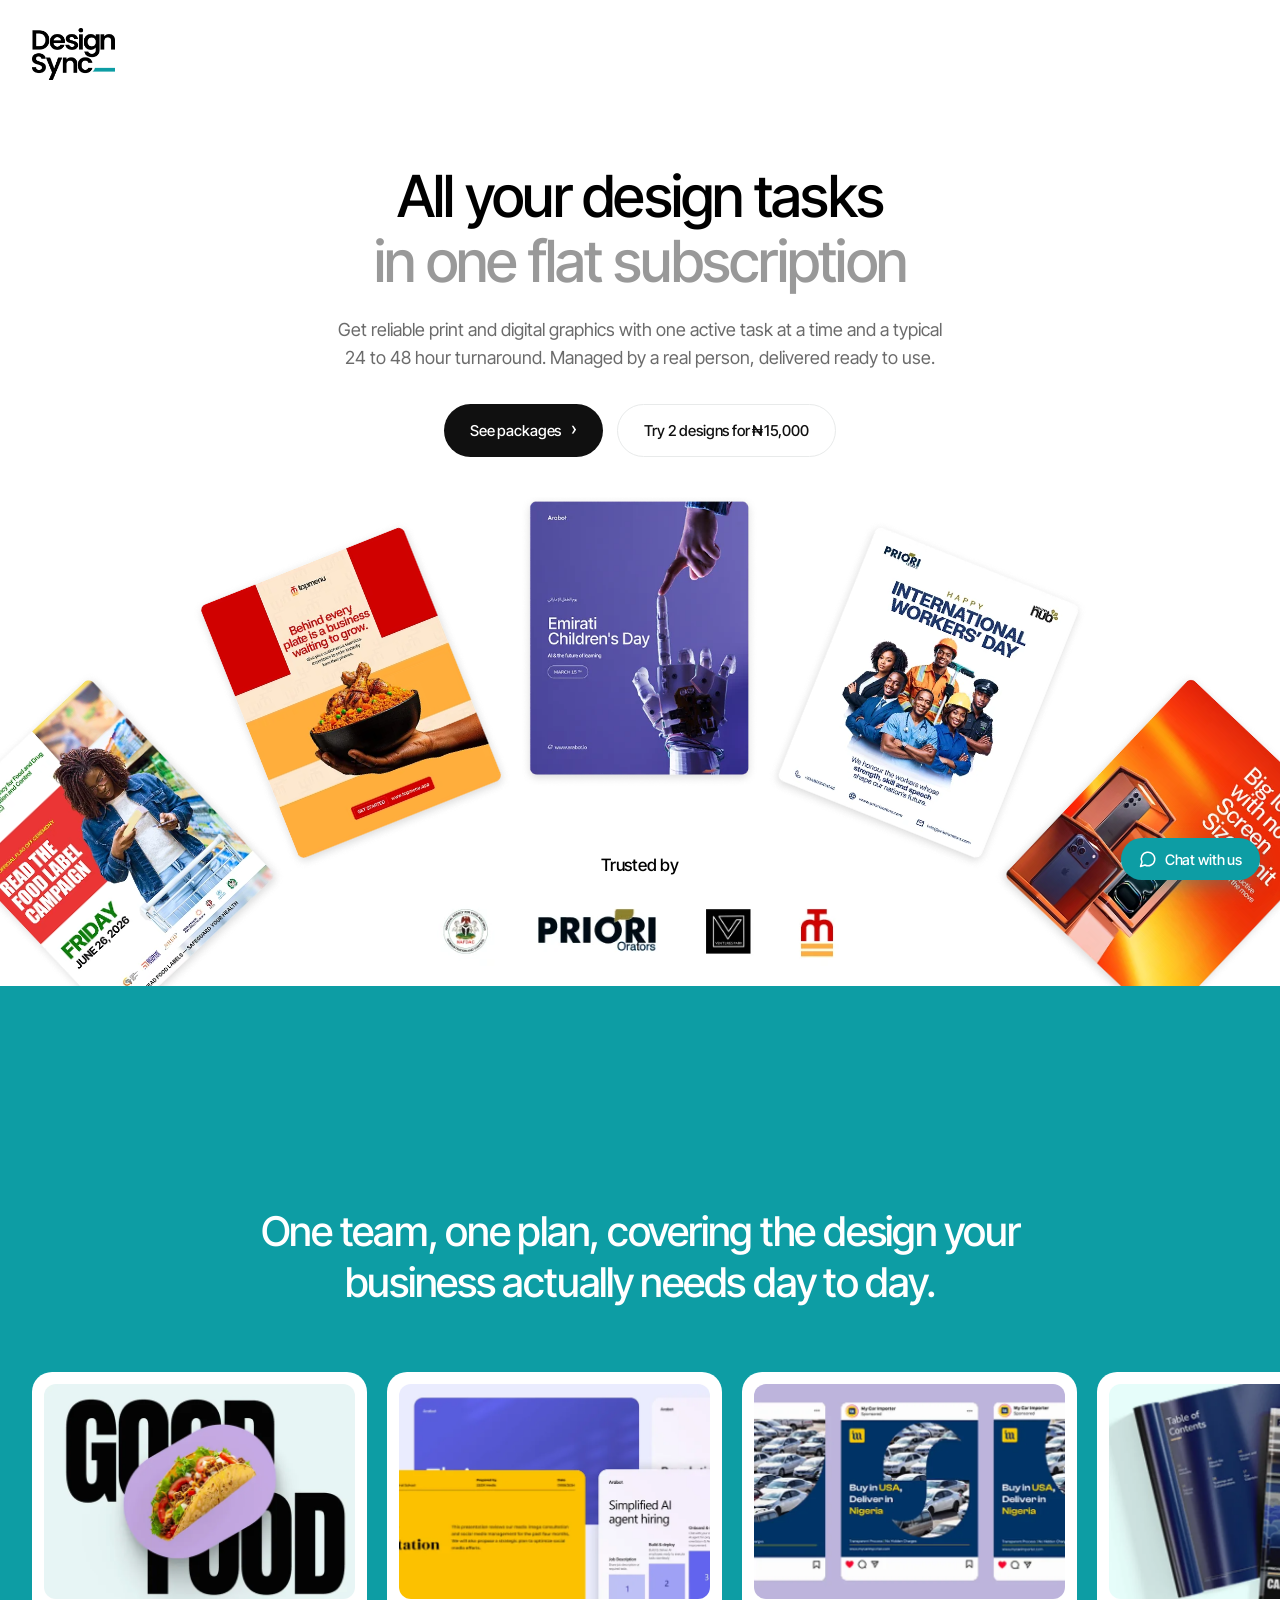
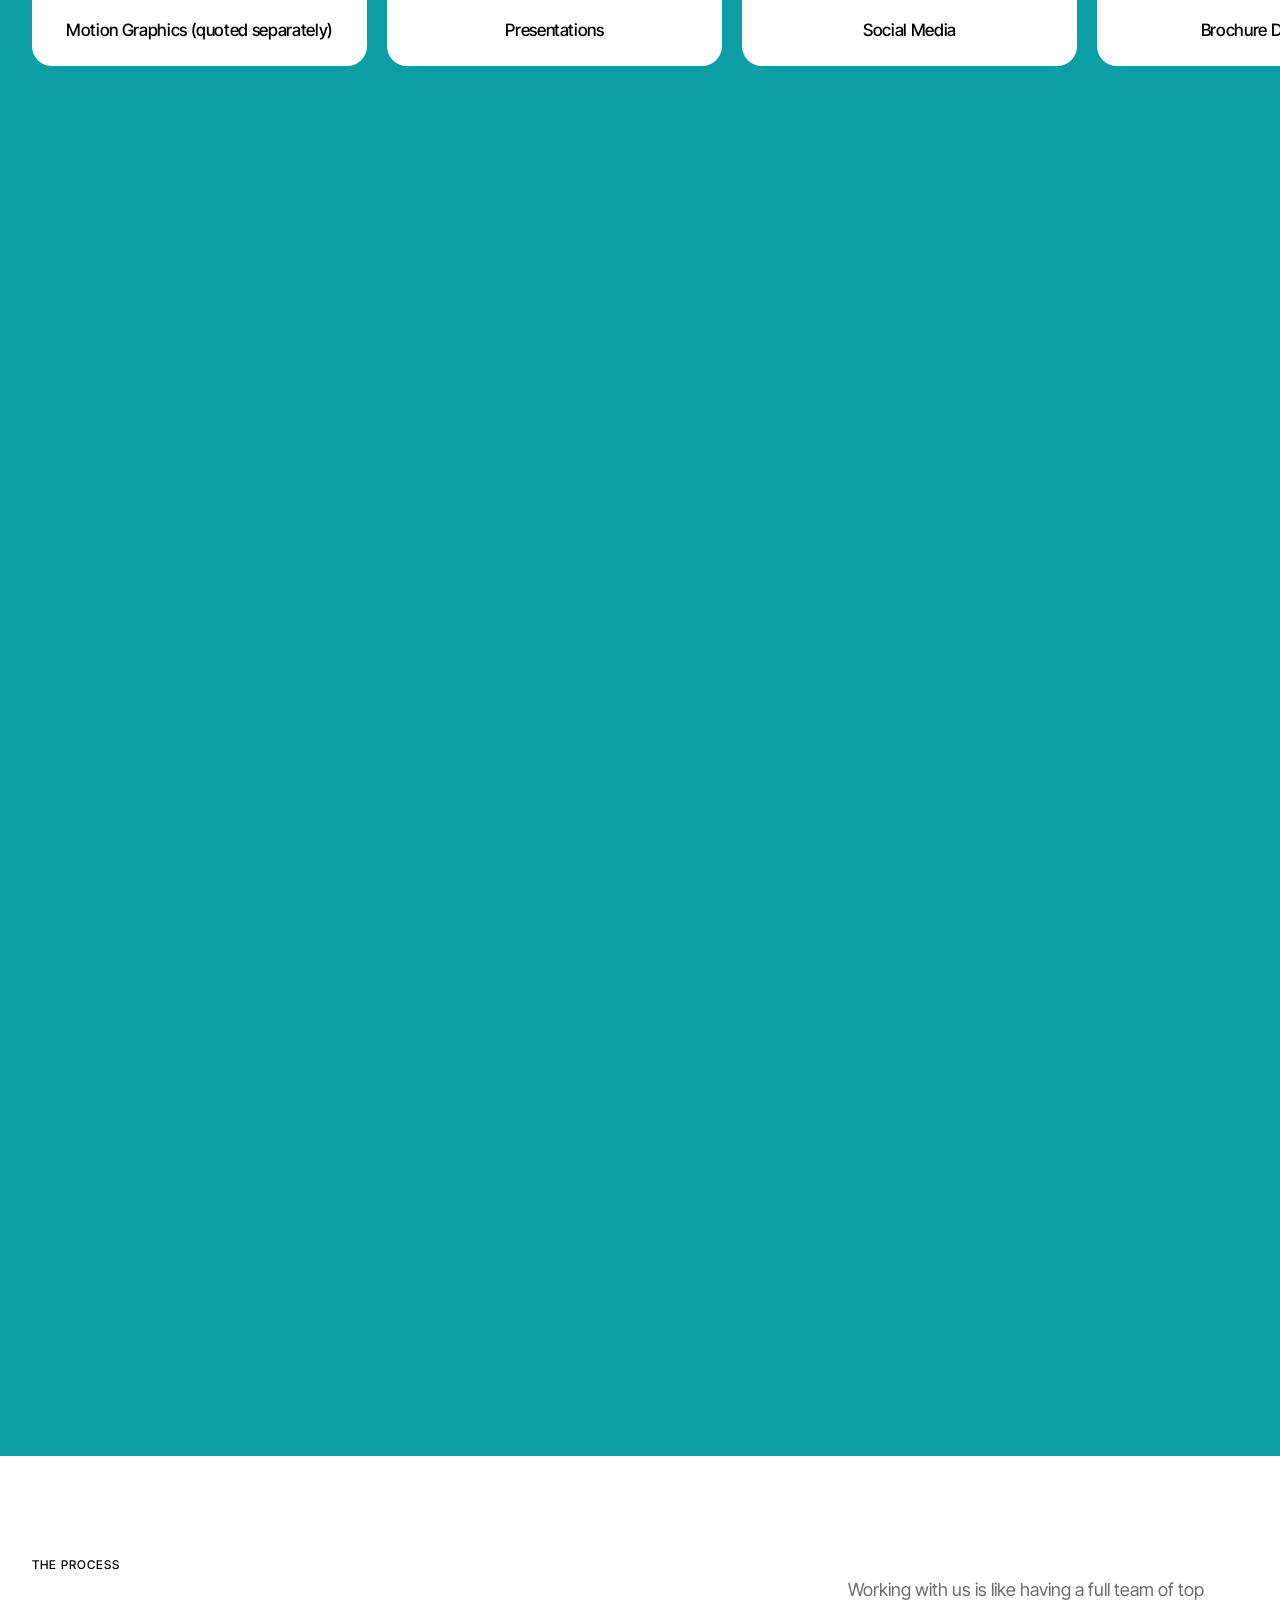
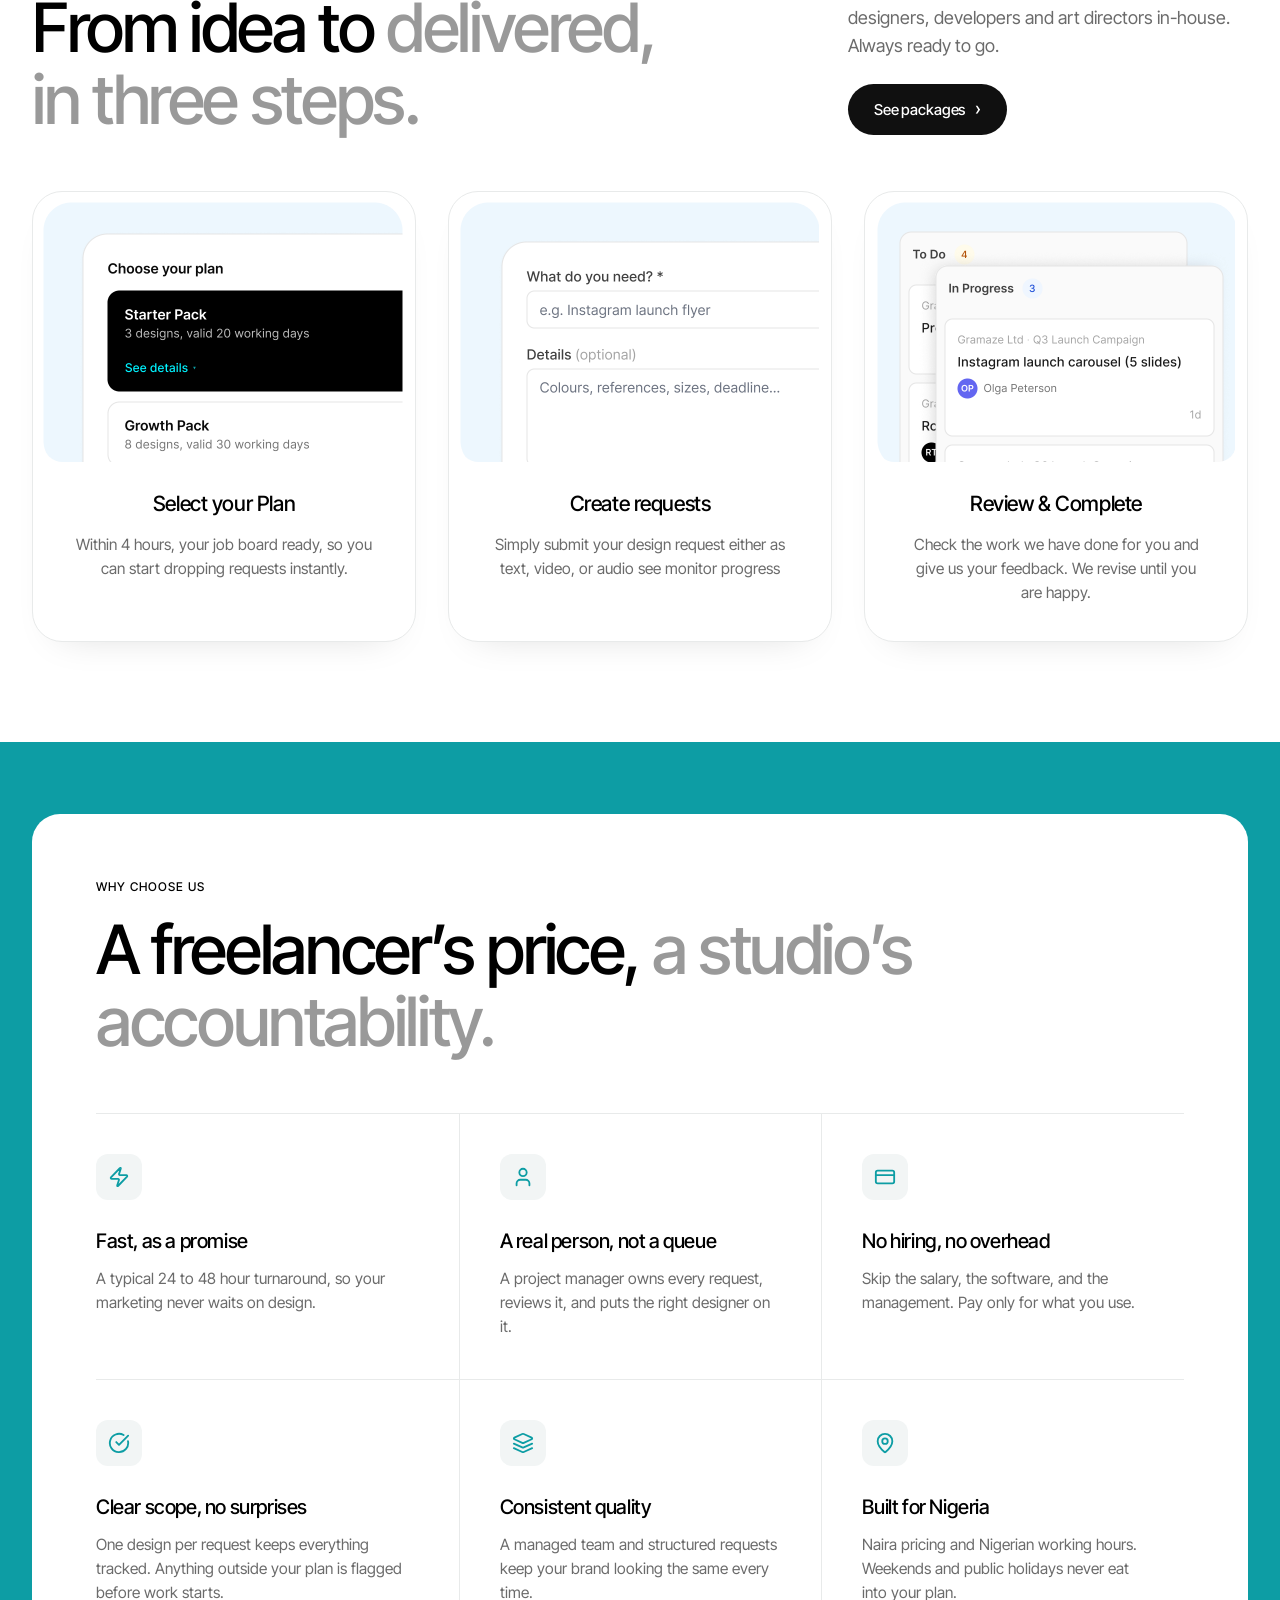
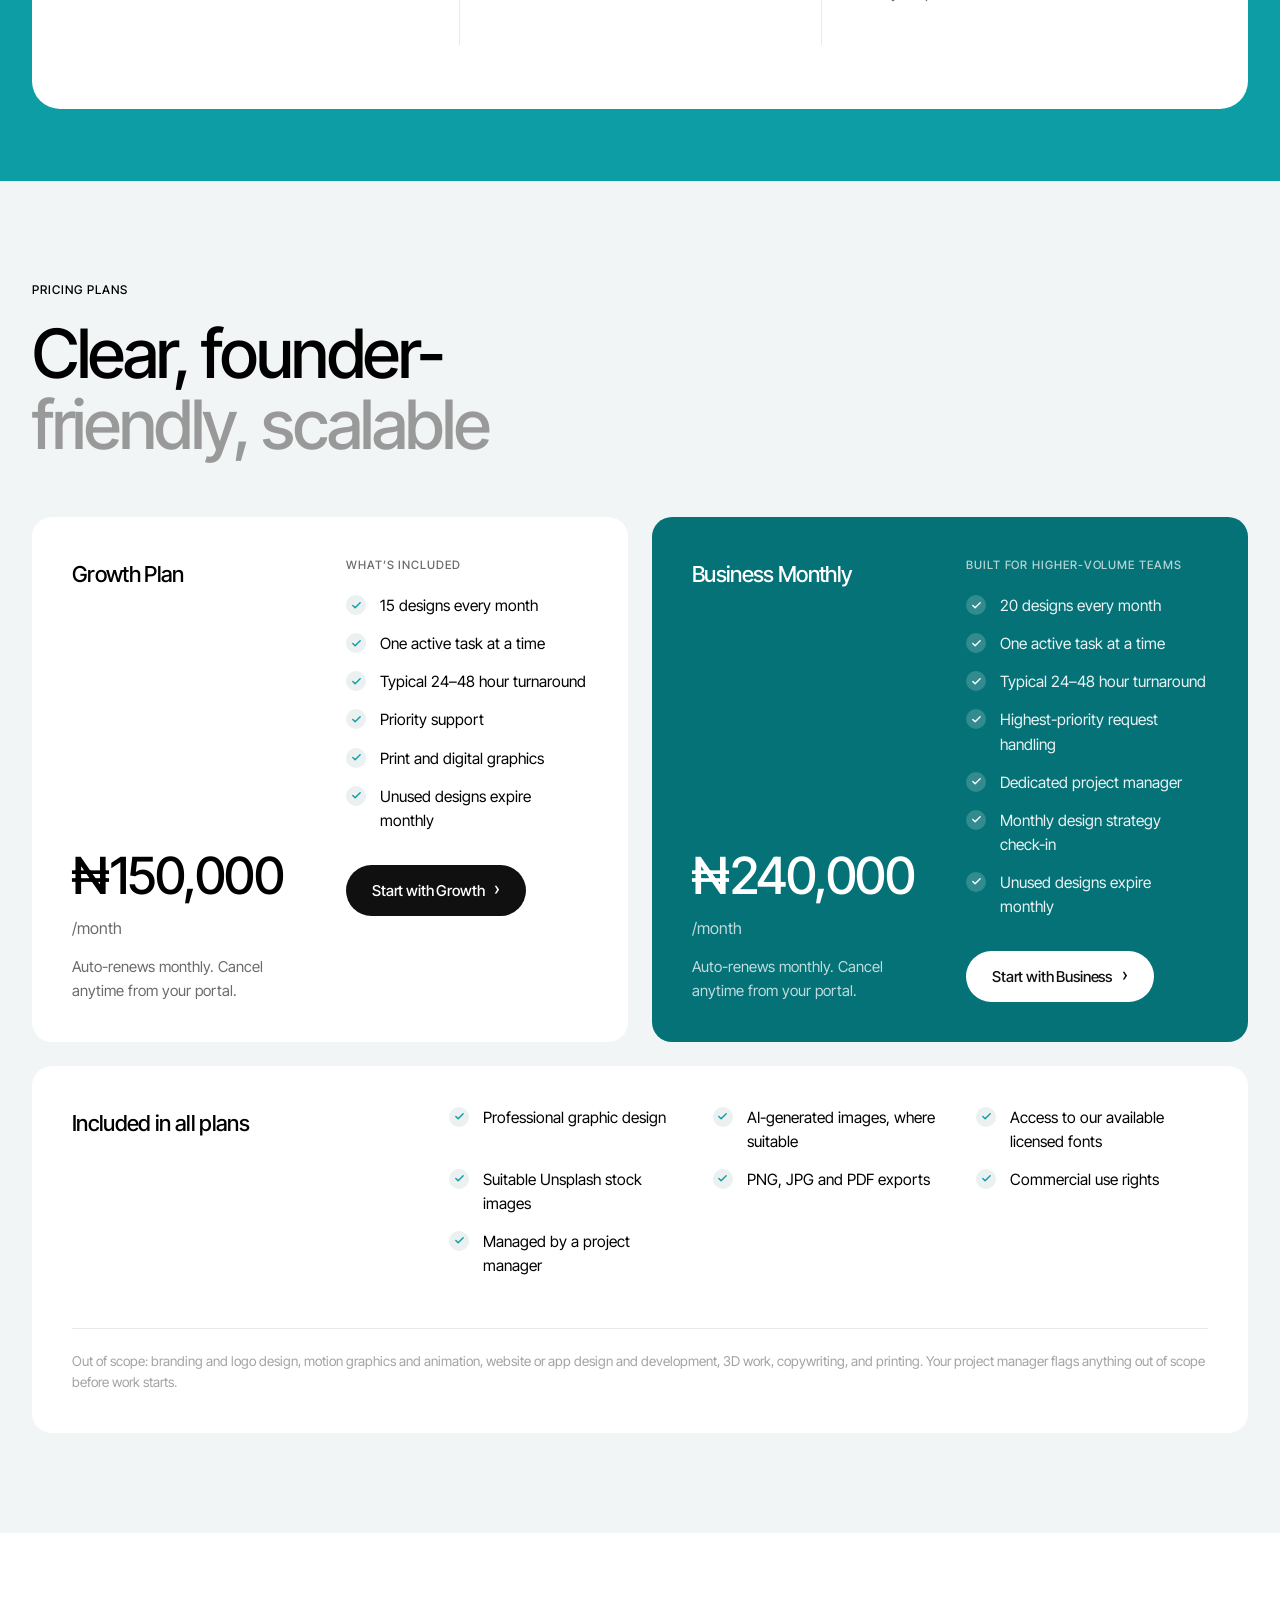
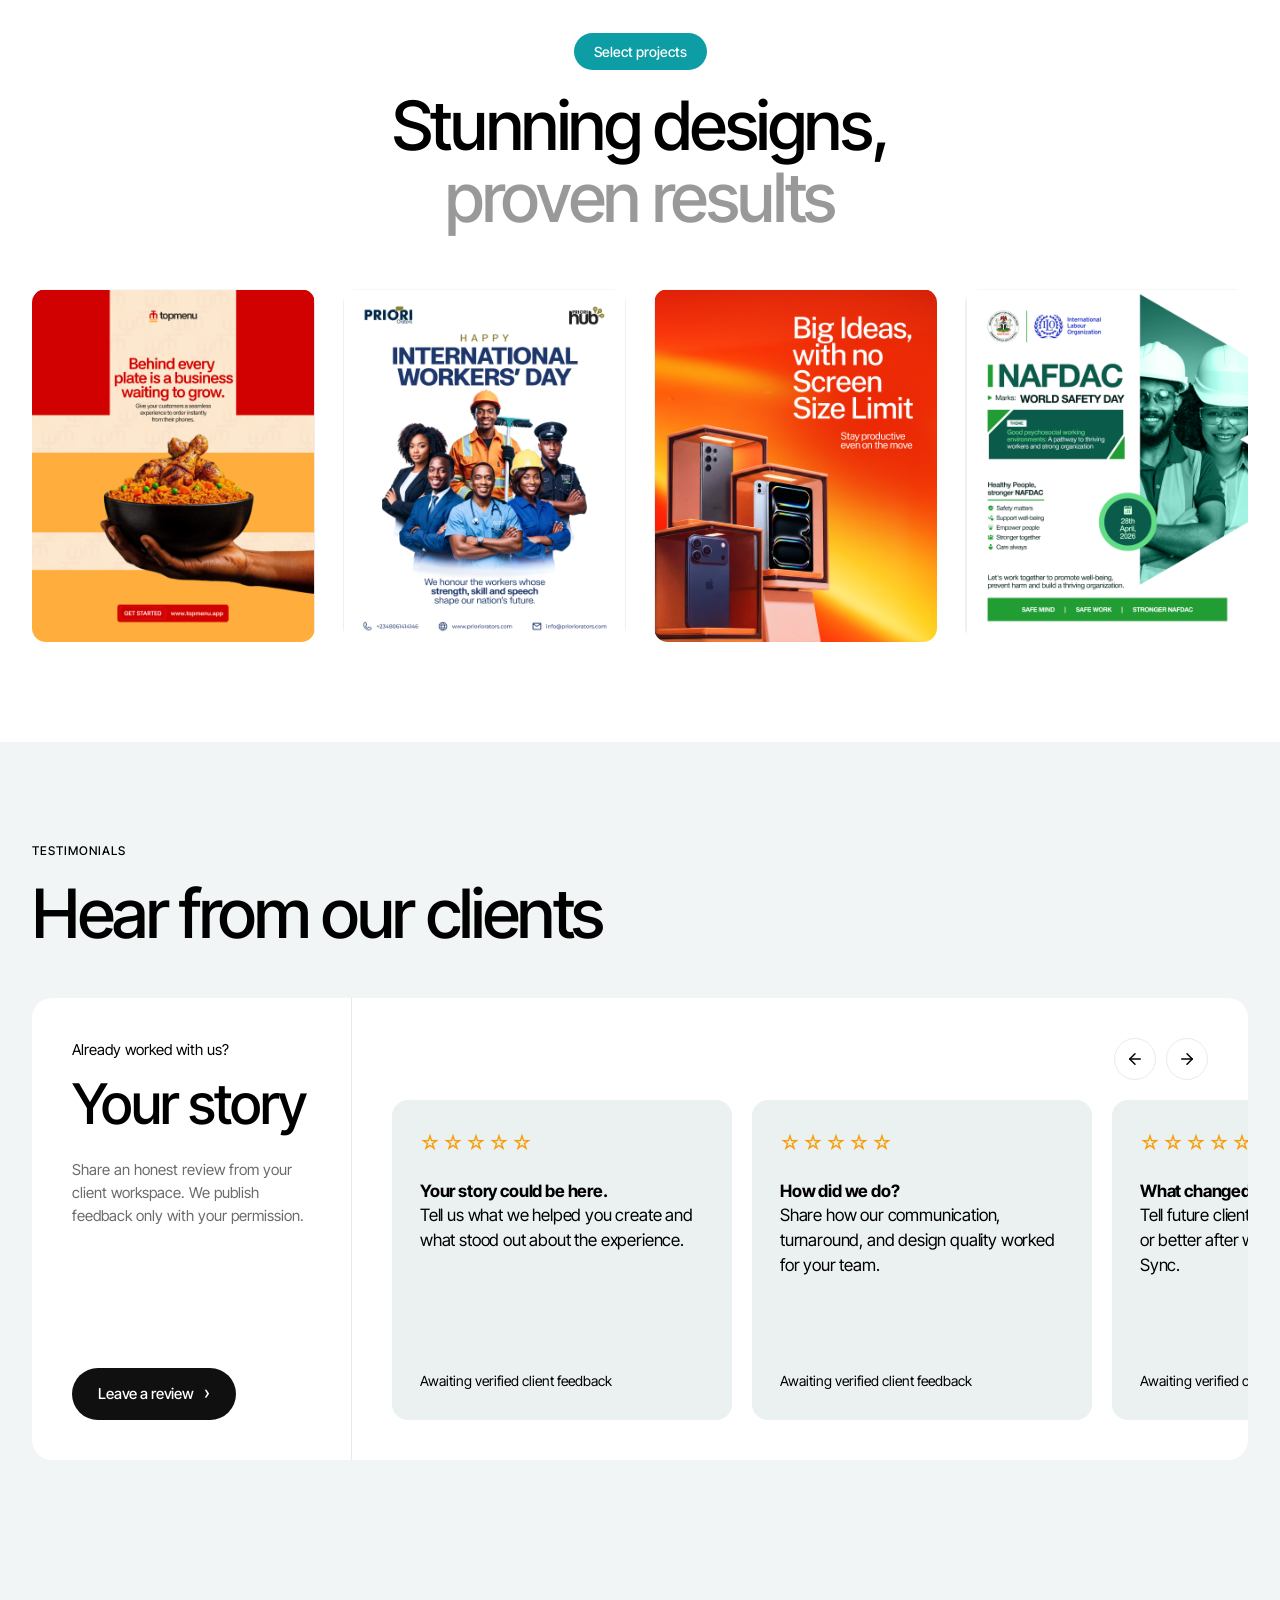
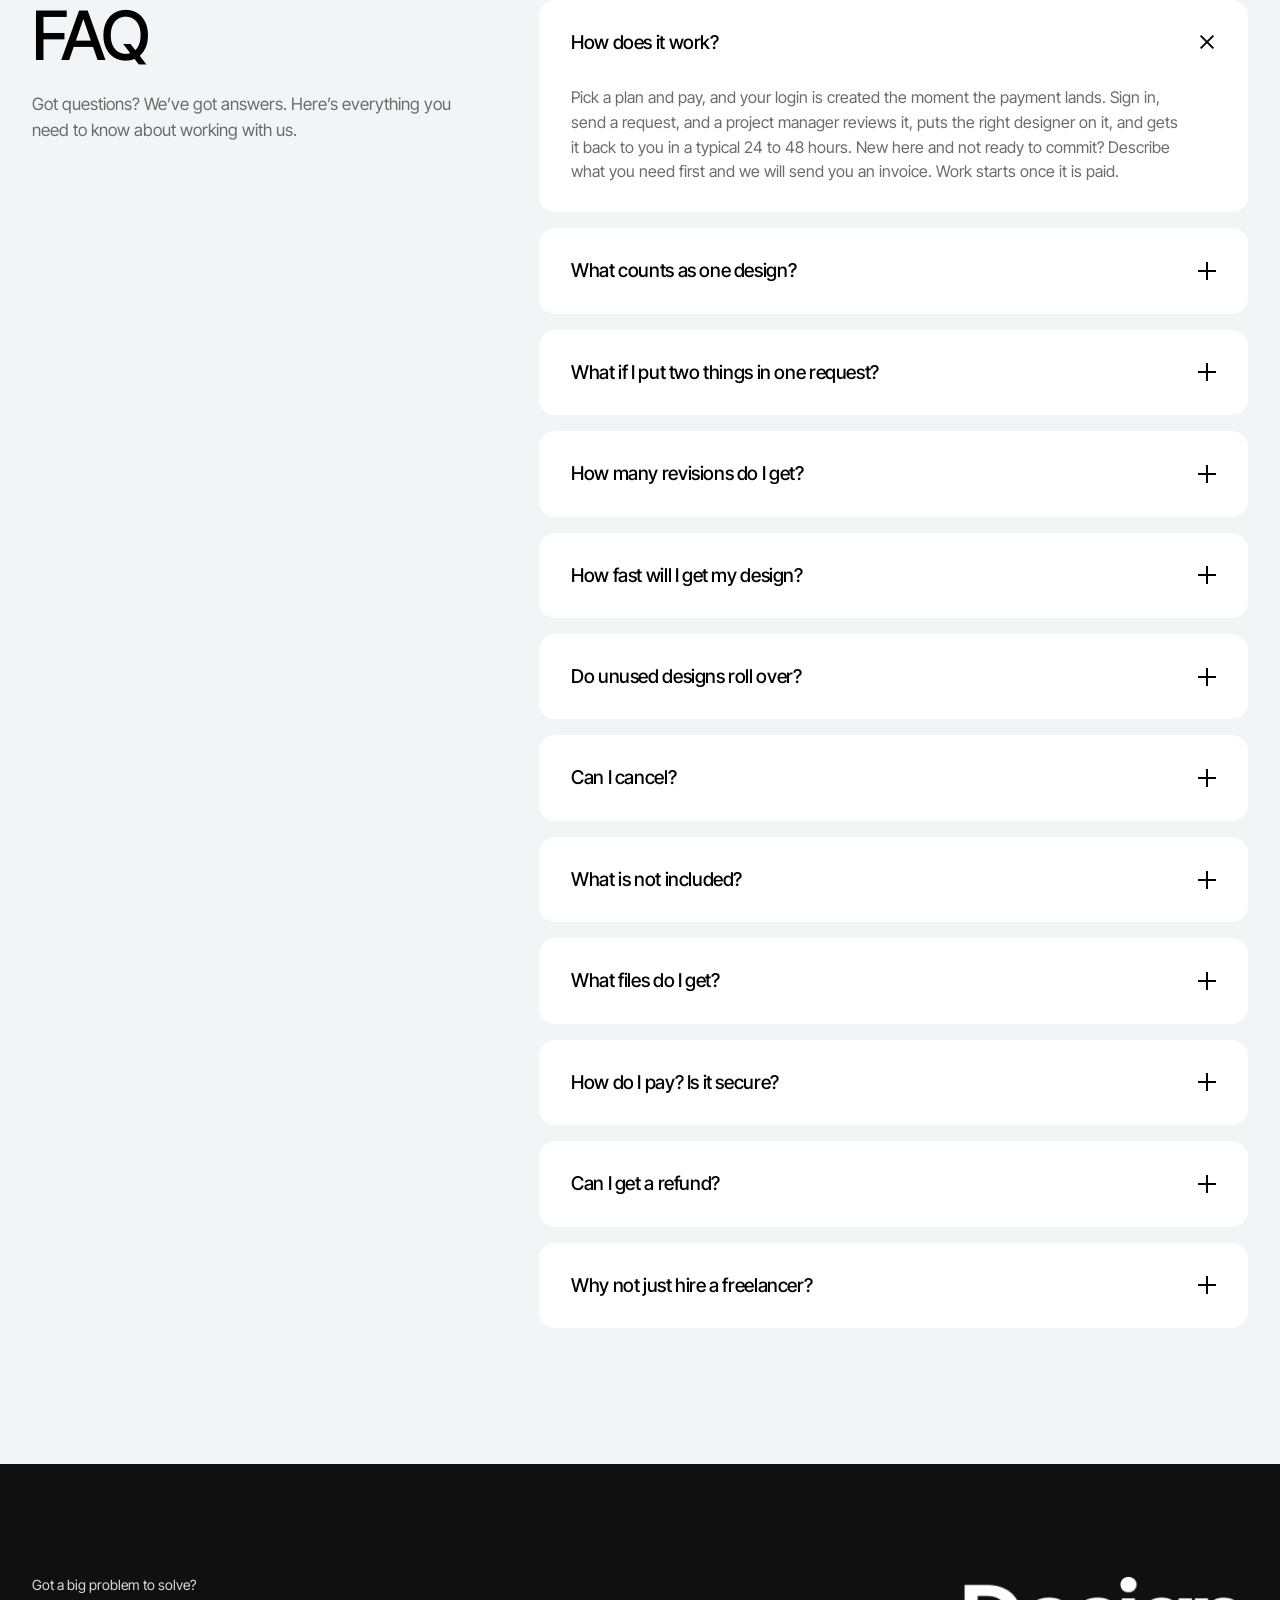
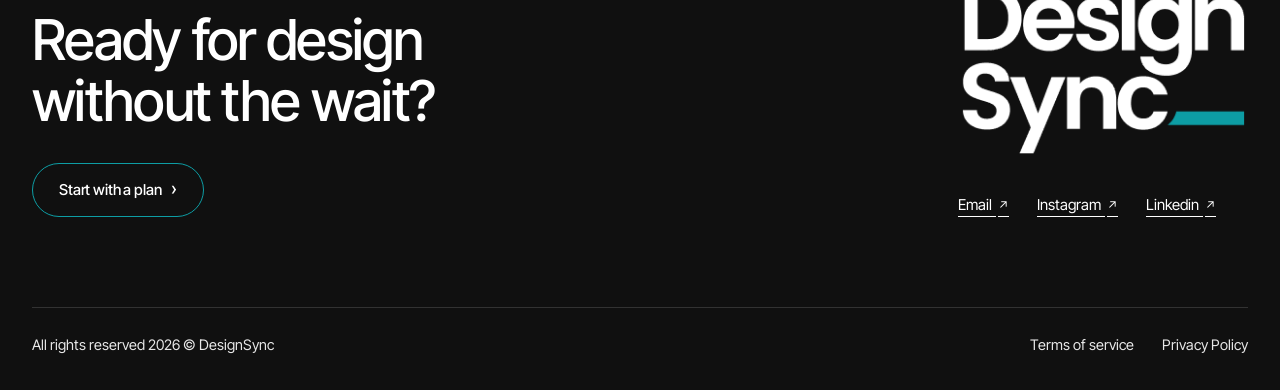
==== index.html @ f56f4b5b "Point Leave a review at public /feedback and load approved quotes Marketing CTA no longer requires a" ====
<!DOCTYPE html>
<html lang="en">
<head>
    <meta charset="UTF-8">
    <meta name="viewport" content="width=device-width, initial-scale=1.0">
    <title>Design Sync | All your design tasks in one flat subscription</title>
    <!-- Marks that JS is running, so the reveal styles only hide content we can
         guarantee to bring back. Inline + synchronous to beat the first paint. -->
    <script>document.documentElement.classList.add('js');</script>
    <meta name="description" content="Get reliable print and digital graphics with 15 designs monthly, one active task at a time, and a typical 24 to 48 hour turnaround.">
    <link rel="preconnect" href="https://fonts.googleapis.com">
    <link rel="preconnect" href="https://fonts.gstatic.com" crossorigin>
    <link href="https://fonts.googleapis.com/css2?family=Inter+Tight:wght@400;500;600;700&display=swap" rel="stylesheet">
    <link rel="stylesheet" href="css/style.css?v=20260728d">
    <link rel="icon" type="image/png" sizes="32x32" href="assets/favicon-32.png">
    <link rel="icon" type="image/png" sizes="16x16" href="assets/favicon-16.png">
    <link rel="apple-touch-icon" href="assets/apple-touch-icon.png">
    <link rel="canonical" href="https://designs.trydesignsync.com/">
    <meta property="og:title" content="Design Sync | All your design tasks in one flat subscription">
    <meta property="og:description" content="Get reliable print and digital graphics with 15 designs monthly, one active task at a time, and a typical 24 to 48 hour turnaround.">
    <meta property="og:type" content="website">
    <meta property="og:url" content="https://designs.trydesignsync.com/">
</head>
<body>

<!-- ============ HEADER ============ -->
<header class="site-header">
    <div class="container">
        <a href="/" class="brand" aria-label="Design Sync home">
            <img src="assets/logo.png" alt="Design Sync" class="brand-logo">
        </a>
    </div>
</header>

<main>

<!-- ============ HERO ============ -->
<section class="hero">
    <div class="container">
        <h1 class="hero-title">All your design tasks <br><span class="muted">in one flat subscription</span></h1>
        <p class="hero-sub">Get reliable print and digital graphics with one active task at a time and a typical 24 to 48 hour turnaround. Managed by a real person, delivered ready to use.</p>
        <div class="hero-ctas">
            <a href="https://app.trydesignsync.com/start" class="btn btn-dark">See packages <span class="chev">&rsaquo;</span></a>
            <!-- The Starter, priced on the button. It replaces "Request a demo",
                 which promised something free and then asked for money. -->
            <a href="https://app.trydesignsync.com/start?plan=starter" class="btn btn-ghost"><span>Try 2 designs for <span class="cur">&#8358;</span>15,000</span></a>
        </div>
    </div>
    <!-- Five cards on a wheel that turns from page load (not scroll-locked), so
         the teal section is never held back by a pin runway. Geometry is in the
         stylesheet. -->
    <div class="hero-collage">
        <div class="collage-stage">
            <!-- The cards are mounted on a wheel that turns for ever, so one
                 transform sweeps them all along the arc. The six artworks appear
                 twice: turning exactly six slots lands each on where its twin
                 started, which is what makes the loop seamless. Slots 6-11 wait
                 off-canvas below and ride in. Geometry is in the stylesheet. -->
            <div class="collage-wheel">
                <img class="collage-card" data-slot="0" src="assets/cards/card-nafdac-label.webp" alt="NAFDAC Read the Food Label campaign design">
                <img class="collage-card" data-slot="1" src="assets/cards/card-topmenu.webp" alt="topmenu social campaign design">
                <img class="collage-card" data-slot="2" src="assets/cards/card-arabot.webp" alt="Arabot Emirati Children&rsquo;s Day design">
                <img class="collage-card" data-slot="3" src="assets/cards/card-priori.webp" alt="Priori Orators International Workers&rsquo; Day design">
                <img class="collage-card" data-slot="4" src="assets/cards/card-bigideas.webp" alt="Product advert design: big ideas with no screen size limit">
                <img class="collage-card" data-slot="5" src="assets/cards/card-nafdac-safety.webp" alt="NAFDAC World Safety Day campaign design">
                <img class="collage-card" data-slot="6" src="assets/cards/card-nafdac-label.webp" alt="" aria-hidden="true">
                <img class="collage-card" data-slot="7" src="assets/cards/card-topmenu.webp" alt="" aria-hidden="true">
                <img class="collage-card" data-slot="8" src="assets/cards/card-arabot.webp" alt="" aria-hidden="true">
                <img class="collage-card" data-slot="9" src="assets/cards/card-priori.webp" alt="" aria-hidden="true">
                <img class="collage-card" data-slot="10" src="assets/cards/card-bigideas.webp" alt="" aria-hidden="true">
                <img class="collage-card" data-slot="11" src="assets/cards/card-nafdac-safety.webp" alt="" aria-hidden="true">
            </div>
        </div>
        <div class="trusted">
            <p>Trusted by</p>
            <img src="assets/trusted-logos.webp" alt="NAFDAC, Priori Orators, Ventures Park and topmenu">
        </div>
    </div>
</section>

<!-- ============ CATEGORIES / SKILLS (teal band) ============
     Six cards, wider than the viewport. The band pins and the row travels
     sideways as you scroll: that horizontal travel IS the runway, so unlike a
     pinned hero it does not leave a white void under the collage. The deck is
     laid out twice so one full set of travel lands on a frame identical to the
     start, and the lock can release cleanly. Geometry is in the stylesheet. -->
<section class="band-teal categories">
    <div class="cat-pin">
        <div class="container">
            <h2 class="band-title">One team, one plan, covering the design your business actually needs day to day.</h2>
        </div>
        <div class="cat-viewport">
            <div class="cat-track">
                <div class="cat-card">
                    <div class="cat-media">
                        <video src="assets/skills/motion.mp4" poster="assets/skills/motion-poster.webp"
                               autoplay muted loop playsinline preload="metadata"
                               aria-label="Motion graphics showreel: an animated Good Food banner"></video>
                    </div>
                    <p class="cat-label">Motion Graphics <span>(quoted separately)</span></p>
                </div>
                <div class="cat-card">
                    <div class="cat-media">
                        <video src="assets/skills/presentations.mp4" poster="assets/skills/presentations-poster.webp"
                               autoplay muted loop playsinline preload="metadata"
                               aria-label="Presentation design showreel: animated slide layouts"></video>
                    </div>
                    <p class="cat-label">Presentations</p>
                </div>
                <div class="cat-card">
                    <div class="cat-media">
                        <video src="assets/skills/social.mp4" poster="assets/skills/social-poster.webp"
                               autoplay muted loop playsinline preload="metadata"
                               aria-label="Social media design showreel: animated campaign posts"></video>
                    </div>
                    <p class="cat-label">Social Media</p>
                </div>
                <div class="cat-card">
                    <div class="cat-media">
                        <video src="assets/skills/brochure.mp4" poster="assets/skills/brochure-poster.webp"
                               autoplay muted loop playsinline preload="metadata"
                               aria-label="Brochure design showreel: an animated capability statement"></video>
                    </div>
                    <p class="cat-label">Brochure Designs</p>
                </div>
                <div class="cat-card">
                    <div class="cat-media">
                        <video src="assets/skills/businesscard.mp4" poster="assets/skills/businesscard-poster.webp"
                               autoplay muted loop playsinline preload="metadata"
                               aria-label="Business card design showreel: an animated card mockup"></video>
                    </div>
                    <p class="cat-label">Business card</p>
                </div>
                <div class="cat-card">
                    <div class="cat-media">
                        <video src="assets/skills/packaging.mp4" poster="assets/skills/packaging-poster.webp"
                               autoplay muted loop playsinline preload="metadata"
                               aria-label="Packaging design showreel: FitHive bottle range"></video>
                    </div>
                    <p class="cat-label">Packaging</p>
                </div>
                <div class="cat-card" data-dup aria-hidden="true">
                    <div class="cat-media">
                        <video src="assets/skills/motion.mp4" poster="assets/skills/motion-poster.webp"
                               autoplay muted loop playsinline preload="metadata"></video>
                    </div>
                    <p class="cat-label">Motion Graphics <span>(quoted separately)</span></p>
                </div>
                <div class="cat-card" data-dup aria-hidden="true">
                    <div class="cat-media">
                        <video src="assets/skills/presentations.mp4" poster="assets/skills/presentations-poster.webp"
                               autoplay muted loop playsinline preload="metadata"></video>
                    </div>
                    <p class="cat-label">Presentations</p>
                </div>
                <div class="cat-card" data-dup aria-hidden="true">
                    <div class="cat-media">
                        <video src="assets/skills/social.mp4" poster="assets/skills/social-poster.webp"
                               autoplay muted loop playsinline preload="metadata"></video>
                    </div>
                    <p class="cat-label">Social Media</p>
                </div>
                <div class="cat-card" data-dup aria-hidden="true">
                    <div class="cat-media">
                        <video src="assets/skills/brochure.mp4" poster="assets/skills/brochure-poster.webp"
                               autoplay muted loop playsinline preload="metadata"></video>
                    </div>
                    <p class="cat-label">Brochure Designs</p>
                </div>
                <div class="cat-card" data-dup aria-hidden="true">
                    <div class="cat-media">
                        <video src="assets/skills/businesscard.mp4" poster="assets/skills/businesscard-poster.webp"
                               autoplay muted loop playsinline preload="metadata"></video>
                    </div>
                    <p class="cat-label">Business card</p>
                </div>
                <div class="cat-card" data-dup aria-hidden="true">
                    <div class="cat-media">
                        <video src="assets/skills/packaging.mp4" poster="assets/skills/packaging-poster.webp"
                               autoplay muted loop playsinline preload="metadata"></video>
                    </div>
                    <p class="cat-label">Packaging</p>
                </div>
            </div>
        </div>
    </div>
</section>

<!-- ============ PROCESS ============ -->
<section class="process">
    <div class="container">
        <div class="process-head" data-reveal>
            <div>
                <p class="eyebrow">The process</p>
                <h2 class="display">From idea to <span class="muted">delivered,<br>in three steps.</span></h2>
            </div>
            <div class="process-side">
                <p>Working with us is like having a full team of top designers, developers and art directors in-house. Always ready to go.</p>
                <a href="https://app.trydesignsync.com/start" class="btn btn-dark">See packages <span class="chev">&rsaquo;</span></a>
            </div>
        </div>
        <div class="step-grid" data-reveal-stagger>
            <div class="step-card" data-reveal>
                <div class="step-media"><img src="assets/step-plan.png" alt="Choosing a plan in the Design Sync app"></div>
                <h3>Select your Plan</h3>
                <p>Within 4 hours, your job board ready, so you can start dropping requests instantly.</p>
            </div>
            <div class="step-card" data-reveal>
                <div class="step-media"><img src="assets/step-request.png" alt="Submitting a design request in the Design Sync app"></div>
                <h3>Create requests</h3>
                <p>Simply submit your design request either as text, video, or audio see monitor progress</p>
            </div>
            <div class="step-card" data-reveal>
                <div class="step-media"><img src="assets/step-review.png" alt="Reviewing work on the Design Sync project board"></div>
                <h3>Review &amp; Complete</h3>
                <p>Check the work we have done for you and give us your feedback. We revise until you are happy.</p>
            </div>
        </div>
    </div>
</section>

<!-- ============ WHY CHOOSE US ============ -->
<section class="band-teal why">
    <div class="container">
        <div class="why-card">
            <p class="eyebrow" data-reveal>Why choose us</p>
            <h2 class="display" data-reveal>A freelancer&rsquo;s price, <span class="muted">a studio&rsquo;s accountability.</span></h2>
            <div class="feature-grid" data-reveal-stagger>
                <div class="feature" data-reveal>
                    <span class="feature-icon"><svg viewBox="0 0 24 24" fill="none" stroke="currentColor" stroke-width="2" stroke-linecap="round" stroke-linejoin="round"><path d="M4 14a1 1 0 0 1-.78-1.63l9.9-10.2a.5.5 0 0 1 .86.46l-1.92 6.02A1 1 0 0 0 13 10h7a1 1 0 0 1 .78 1.63l-9.9 10.2a.5.5 0 0 1-.86-.46l1.92-6.02A1 1 0 0 0 11 14z"/></svg></span>
                    <h3>Fast, as a promise</h3>
                    <p>A typical 24 to 48 hour turnaround, so your marketing never waits on design.</p>
                </div>
                <div class="feature" data-reveal>
                    <span class="feature-icon"><svg viewBox="0 0 24 24" fill="none" stroke="currentColor" stroke-width="2" stroke-linecap="round" stroke-linejoin="round"><path d="M19 21v-2a4 4 0 0 0-4-4H9a4 4 0 0 0-4 4v2"/><circle cx="12" cy="7" r="4"/></svg></span>
                    <h3>A real person, not a queue</h3>
                    <p>A project manager owns every request, reviews it, and puts the right designer on it.</p>
                </div>
                <div class="feature" data-reveal>
                    <span class="feature-icon"><svg viewBox="0 0 24 24" fill="none" stroke="currentColor" stroke-width="2" stroke-linecap="round" stroke-linejoin="round"><rect width="20" height="14" x="2" y="5" rx="2"/><line x1="2" x2="22" y1="10" y2="10"/></svg></span>
                    <h3>No hiring, no overhead</h3>
                    <p>Skip the salary, the software, and the management. Pay only for what you use.</p>
                </div>
                <div class="feature" data-reveal>
                    <span class="feature-icon"><svg viewBox="0 0 24 24" fill="none" stroke="currentColor" stroke-width="2" stroke-linecap="round" stroke-linejoin="round"><path d="M21.801 10A10 10 0 1 1 17 3.335"/><path d="m9 11 3 3L22 4"/></svg></span>
                    <h3>Clear scope, no surprises</h3>
                    <p>One design per request keeps everything tracked. Anything outside your plan is flagged before work starts.</p>
                </div>
                <div class="feature" data-reveal>
                    <span class="feature-icon"><svg viewBox="0 0 24 24" fill="none" stroke="currentColor" stroke-width="2" stroke-linecap="round" stroke-linejoin="round"><path d="M12.83 2.18a2 2 0 0 0-1.66 0L2.6 6.08a1 1 0 0 0 0 1.83l8.58 3.91a2 2 0 0 0 1.66 0l8.58-3.9a1 1 0 0 0 0-1.83Z"/><path d="m22 17.65-9.17 4.16a2 2 0 0 1-1.66 0L2 17.65"/><path d="m22 12.65-9.17 4.16a2 2 0 0 1-1.66 0L2 12.65"/></svg></span>
                    <h3>Consistent quality</h3>
                    <p>A managed team and structured requests keep your brand looking the same every time.</p>
                </div>
                <div class="feature" data-reveal>
                    <span class="feature-icon"><svg viewBox="0 0 24 24" fill="none" stroke="currentColor" stroke-width="2" stroke-linecap="round" stroke-linejoin="round"><path d="M20 10c0 4.993-5.539 10.193-7.399 11.799a1 1 0 0 1-1.202 0C9.539 20.193 4 14.993 4 10a8 8 0 0 1 16 0"/><circle cx="12" cy="10" r="3"/></svg></span>
                    <h3>Built for Nigeria</h3>
                    <p>Naira pricing and Nigerian working hours. Weekends and public holidays never eat into your plan.</p>
                </div>
            </div>
        </div>
    </div>
</section>

<!-- ============ PRICING ============
     Figures, quotas, revisions and inclusions are from the owner's pricing doc
     (DesignSync Graphics Packages). The design's original cards promised logo
     design, websites, UI/UX and a free trial, none of which are sold, so the
     feature lists here are the real ones rather than the Figma's. -->
<section class="pricing">
    <div class="container">
        <p class="eyebrow" data-reveal>Pricing plans</p>
        <h2 class="display" data-reveal>Clear, founder-<br><span class="muted">friendly, scalable</span></h2>

        <div class="price-grid" data-reveal-stagger>
            <div class="price-card price-standard" data-reveal>
                <div class="price-main">
                    <h3>Growth Plan</h3>
                    <div class="price-amount"><span class="amount"><span class="cur">&#8358;</span>150,000</span> <span class="per">/month</span></div>
                    <p class="price-note">Auto-renews monthly. Cancel anytime from your portal.</p>
                </div>
                <div class="price-features">
                    <p class="list-label">What&rsquo;s included</p>
                    <ul>
                        <li>15 designs every month</li>
                        <li>One active task at a time</li>
                        <li>Typical 24–48 hour turnaround</li>
                        <li>Priority support</li>
                        <li>Print and digital graphics</li>
                        <li>Unused designs expire monthly</li>
                    </ul>
                    <a href="https://app.trydesignsync.com/start?plan=growth-monthly" class="btn btn-dark">Start with Growth <span class="chev">&rsaquo;</span></a>
                </div>
            </div>
            <div class="price-card price-pro" data-reveal>
                <div class="price-main">
                    <h3>Business Monthly</h3>
                    <div class="price-amount"><span class="amount"><span class="cur">&#8358;</span>240,000</span> <span class="per">/month</span></div>
                    <p class="price-note">Auto-renews monthly. Cancel anytime from your portal.</p>
                </div>
                <div class="price-features">
                    <p class="list-label">Built for higher-volume teams</p>
                    <ul>
                        <li>20 designs every month</li>
                        <li>One active task at a time</li>
                        <li>Typical 24–48 hour turnaround</li>
                        <li>Highest-priority request handling</li>
                        <li>Dedicated project manager</li>
                        <li>Monthly design strategy check-in</li>
                        <li>Unused designs expire monthly</li>
                    </ul>
                    <a href="https://app.trydesignsync.com/start?plan=business-monthly" class="btn btn-light">Start with Business <span class="chev">&rsaquo;</span></a>
                </div>
            </div>
        </div>

        <div class="included-card" data-reveal>
            <h3>Included in all plans</h3>
            <ul class="included-list">
                <li>Professional graphic design</li>
                <li>AI-generated images, where suitable</li>
                <li>Access to our available licensed fonts</li>
                <li>Suitable Unsplash stock images</li>
                <li>PNG, JPG and PDF exports</li>
                <li>Commercial use rights</li>
                <li>Managed by a project manager</li>
            </ul>
            <p class="not-included">Out of scope: branding and logo design, motion graphics and animation, website or app design and development, 3D work, copywriting, and printing. Your project manager flags anything out of scope before work starts.</p>
        </div>
    </div>
</section>

<!-- ============ WORK ============ -->
<section class="work">
    <div class="container">
        <p class="chip-teal" data-reveal>Select projects</p>
        <h2 class="display center" data-reveal>Stunning designs,<br><span class="muted">proven results</span></h2>
        <div class="work-grid" data-reveal-stagger>
            <img src="assets/work-1.png" data-reveal alt="topmenu social media campaign design">
            <img src="assets/work-2.png" data-reveal alt="Priori Orators International Workers' Day design">
            <img src="assets/work-3.png" data-reveal alt="Product advert design: Big ideas with no screen size limit">
            <img src="assets/work-4.png" data-reveal alt="NAFDAC World Safety Day campaign design">
        </div>
    </div>
</section>

<!-- ============ TESTIMONIALS ============ -->
<section class="testimonials">
    <div class="container">
        <p class="eyebrow" data-reveal>Testimonials</p>
        <h2 class="display" data-reveal>Hear from our clients</h2>
        <div class="testi-layout" data-reveal>
            <div class="testi-stat">
                <p class="stat-label">Already worked with us?</p>
                <p class="stat-number">Your story</p>
                <p class="stat-body">Share an honest review from your client workspace. We publish feedback only with your permission.</p>
                <a href="https://app.trydesignsync.com/feedback" class="btn btn-dark">Leave a review <span class="chev">&rsaquo;</span></a>
            </div>
            <div class="testi-carousel-wrap">
                <div class="testi-arrows">
                    <button type="button" class="arrow" data-dir="-1" aria-label="Previous reviews"><svg viewBox="0 0 24 24" fill="none" stroke="currentColor" stroke-width="2" stroke-linecap="round" stroke-linejoin="round"><path d="m12 19-7-7 7-7"/><path d="M19 12H5"/></svg></button>
                    <button type="button" class="arrow" data-dir="1" aria-label="Next reviews"><svg viewBox="0 0 24 24" fill="none" stroke="currentColor" stroke-width="2" stroke-linecap="round" stroke-linejoin="round"><path d="M5 12h14"/><path d="m12 5 7 7-7 7"/></svg></button>
                </div>
                <div class="testi-track" id="testiTrack">
                    <!-- Honest placeholders: replace only with approved client submissions. -->
                    <div class="testi-card">
                        <div class="stars" aria-hidden="true">&#9734;&#9734;&#9734;&#9734;&#9734;</div>
                        <p><strong>Your story could be here.</strong><br>Tell us what we helped you create and what stood out about the experience.</p>
                        <div class="testi-source">Awaiting verified client feedback</div>
                    </div>
                    <div class="testi-card">
                        <div class="stars" aria-hidden="true">&#9734;&#9734;&#9734;&#9734;&#9734;</div>
                        <p><strong>How did we do?</strong><br>Share how our communication, turnaround, and design quality worked for your team.</p>
                        <div class="testi-source">Awaiting verified client feedback</div>
                    </div>
                    <div class="testi-card">
                        <div class="stars" aria-hidden="true">&#9734;&#9734;&#9734;&#9734;&#9734;</div>
                        <p><strong>What changed?</strong><br>Tell future clients what became easier or better after working with Design Sync.</p>
                        <div class="testi-source">Awaiting verified client feedback</div>
                    </div>
                </div>
            </div>
        </div>
    </div>
</section>

<!-- ============ FAQ ============ -->
<section class="faq">
    <div class="container">
        <div class="faq-layout">
            <div class="faq-head" data-reveal>
                <h2 class="display">FAQ</h2>
                <p>Got questions? We&rsquo;ve got answers. Here&rsquo;s everything you need to know about working with us.</p>
            </div>
            <div class="faq-list" data-reveal-stagger>
                <details class="faq-item" data-reveal open>
                    <summary>How does it work?<span class="faq-icon" aria-hidden="true"></span></summary>
                    <div class="faq-body"><p>Pick a plan and pay, and your login is created the moment the payment lands. Sign in, send a request, and a project manager reviews it, puts the right designer on it, and gets it back to you in a typical 24 to 48 hours. New here and not ready to commit? Describe what you need first and we will send you an invoice. Work starts once it is paid.</p></div>
                </details>
                <details class="faq-item" data-reveal>
                    <summary>What counts as one design?<span class="faq-icon" aria-hidden="true"></span></summary>
                    <div class="faq-body"><p>One request is one finished design. An Instagram post, a flyer, a poster, a business card, a roll-up banner, a certificate, an invitation card, a price list, a menu, or a presentation cover each count as one. These are counted separately, because each is its own piece of work: a flyer and its Instagram version, the front and back of a flyer, a post and its story version, and each slide of a carousel.</p></div>
                </details>
                <details class="faq-item" data-reveal>
                    <summary>What if I put two things in one request?<span class="faq-icon" aria-hidden="true"></span></summary>
                    <div class="faq-body"><p>Your project manager will ask you to split it, so each design is tracked on its own. It costs you nothing. A slot is only used when a request is accepted, not when you send it, so you are never punished for asking.</p></div>
                </details>
                <details class="faq-item" data-reveal>
                    <summary>How many revisions do I get?<span class="faq-icon" aria-hidden="true"></span></summary>
                    <div class="faq-body"><p>Revisions refine the approved design direction. A new concept, changed brief, or different deliverable may count as a new request. Your workspace shows the revision allowance attached to your plan.</p></div>
                </details>
                <details class="faq-item" data-reveal>
                    <summary>How fast will I get my design?<span class="faq-icon" aria-hidden="true"></span></summary>
                    <div class="faq-body"><p>A typical 24 to 48 hours after we receive a complete brief. It is a service target rather than a countdown clock because complexity, missing content, feedback and out-of-scope work can affect delivery.</p></div>
                </details>
                <details class="faq-item" data-reveal>
                    <summary>Do unused designs roll over?<span class="faq-icon" aria-hidden="true"></span></summary>
                    <div class="faq-body"><p>No. Each month's designs are for that month, so pick the size that matches what you actually publish. It keeps the price honest and stops you paying for a backlog you will never use.</p></div>
                </details>
                <details class="faq-item" data-reveal>
                    <summary>Can I cancel?<span class="faq-icon" aria-hidden="true"></span></summary>
                    <div class="faq-body"><p>Any time, from your portal. Your plan renews monthly until you do. If a renewal payment fails you get a 3 day grace period, and your plan keeps working while you sort the card out.</p></div>
                </details>
                <details class="faq-item" data-reveal>
                    <summary>What is not included?<span class="faq-icon" aria-hidden="true"></span></summary>
                    <div class="faq-body"><p>Branding and logo design, motion graphics and animation, website or app design and development, 3D work, copywriting, and printing. These are not included in the graphics plan. Your project manager flags anything out of scope before work starts.</p></div>
                </details>
                <details class="faq-item" data-reveal>
                    <summary>What files do I get?<span class="faq-icon" aria-hidden="true"></span></summary>
                    <div class="faq-body"><p>PNG, JPG and PDF, ready to use, with commercial use rights. Editable source files (AI or PSD) are &#8358;5,000 per design if you need them.</p></div>
                </details>
                <details class="faq-item" data-reveal>
                    <summary>How do I pay? Is it secure?<span class="faq-icon" aria-hidden="true"></span></summary>
                    <div class="faq-body"><p>Paystack handles every payment. We never see or store your card details.</p></div>
                </details>
                <details class="faq-item" data-reveal>
                    <summary>Can I get a refund?<span class="faq-icon" aria-hidden="true"></span></summary>
                    <div class="faq-body"><p>Before work starts, yes, less the payment gateway's fee. Once a designer has started, no. If we miss an agreed turnaround without telling you first, you get a free design credit or a partial credit on your account.</p></div>
                </details>
                <details class="faq-item" data-reveal>
                    <summary>Why not just hire a freelancer?<span class="faq-icon" aria-hidden="true"></span></summary>
                    <div class="faq-body"><p>A freelancer is one person with one skill set, and no cover when they are busy or offline. You get a managed team, a project manager who owns your requests, and structured briefs that keep your brand consistent piece to piece. Priced like a freelancer, run like a studio.</p></div>
                </details>
            </div>
        </div>
    </div>
</section>

</main>

<!-- ============ FOOTER ============ -->
<footer class="footer">
    <div class="container">
        <div class="footer-main">
            <div class="footer-cta" data-reveal>
                <p class="footer-eyebrow">Got a big problem to solve?</p>
                <h2>Ready for design<br>without the wait?</h2>
                <a href="https://app.trydesignsync.com/start" class="btn btn-outline-teal">Start with a plan <span class="chev">&rsaquo;</span></a>
            </div>
            <div class="footer-brand" data-reveal>
                <img src="assets/footer-logo.png" alt="Design Sync" class="footer-logo">
                <div class="footer-social">
                    <a href="mailto:hello@trydesignsync.com">Email <span class="ext">&#8599;</span></a>
                    <a href="#">Instagram <span class="ext">&#8599;</span></a>
                    <a href="#">Linkedin <span class="ext">&#8599;</span></a>
                </div>
            </div>
        </div>
        <div class="footer-bar">
            <p>All rights reserved 2026 &copy; DesignSync</p>
            <div class="footer-legal">
                <a href="https://app.trydesignsync.com/terms">Terms of service</a>
                <a href="https://app.trydesignsync.com/privacy">Privacy Policy</a>
            </div>
        </div>
    </div>
</footer>

<!-- Our own launcher. Tawk's script is NOT embedded here on purpose: it loads on
     click (see js/main.js), so nothing is fetched or tracked until a visitor
     actually asks for chat. -->
<button type="button" class="chat-fab" data-chat>
    <svg viewBox="0 0 24 24" fill="none" stroke="currentColor" stroke-width="2" stroke-linecap="round" stroke-linejoin="round" aria-hidden="true"><path d="M7.9 20A9 9 0 1 0 4 16.1L2 22Z"/></svg>
    Chat with us
</button>

<script src="js/main.js?v=20260731a"></script>
</body>
</html>
---- css/style.css ----
/* Design Sync marketing site — tokens from the official Figma
   (Design sync Website - Branding, node 4307:12434). */

:root {
    --black: #101010;
    --ink: #000000;
    --grey-head: #999999;
    --grey-body: #6B6B6B;
    --grey-soft: #A3A3A3;
    --teal: #0D9DA4;
    --teal-dark: #057277;
    --tint: #F2F5F5;
    --card-mint: #EBF0F0;
    --line: #E8EAEA;
    --star: #F59E0B;
    --radius-card: 20px;
    --radius-tile: 16px;
}

* { margin: 0; padding: 0; box-sizing: border-box; }

body {
    font-family: 'Inter Tight', -apple-system, BlinkMacSystemFont, sans-serif;
    font-size: 17px;
    line-height: 1.55;
    color: var(--grey-body);
    background: #fff;
    -webkit-font-smoothing: antialiased;
}

img { max-width: 100%; display: block; }

.container {
    max-width: 1280px;
    margin: 0 auto;
    padding: 0 32px;
}

/* ---------- Type ---------- */

h1, h2, h3 { color: var(--ink); font-weight: 500; letter-spacing: -0.03em; }

.muted { color: var(--grey-head); }

/* Two-tone headings resolve on scroll: the grey half is a transition state, not
   the final look. It fills to the ink colour as the heading rises through the
   viewport, so the line lands as one solid colour. Scrubbed to scroll position
   rather than fired once, so it tracks the reader and reverses on the way back.

   The hero is excluded deliberately: it sits above the fold so it is never
   scrolled INTO, and it is the LCP element, which should not hang off an
   animation.

   Where scroll timelines are unsupported the animation never runs and `both`
   holds the from-state, which is the design's grey exactly. Same for
   reduced-motion. So the fallback is the Figma. */
@keyframes muted-resolve {
    to { color: var(--ink); }
}

/* One timeline per heading, declared here and inherited by its letters. Letters
   must NOT each use their own view(), or line two would lag line one simply for
   sitting lower; sharing the heading's timeline means the cascade comes purely
   from the per-letter offset below. */
.display { view-timeline-name: --head; view-timeline-axis: block; }

@supports (animation-timeline: view()) {
    @media (prefers-reduced-motion: no-preference) {
        .display .muted .ltr {
            animation: muted-resolve linear both;
            animation-timeline: --head;
            /* Letter i of n takes its turn 30% of the way across the window, each
               one filling over 6%. The overlap is what makes it a sweep rather
               than a row of individual blinks. */
            --at: calc(10% + (var(--i) / var(--n)) * 30%);
            animation-range: cover var(--at) cover calc(var(--at) + 6%);
        }
    }
}

.display {
    font-size: clamp(40px, 5.6vw, 68px);
    line-height: 1.05;
    letter-spacing: -0.035em;
}

.display.center { text-align: center; }

.eyebrow {
    font-size: 12px;
    font-weight: 500;
    letter-spacing: 0.08em;
    text-transform: uppercase;
    color: var(--ink);
    margin-bottom: 18px;
}

/* ---------- Buttons ---------- */

.btn {
    display: inline-flex;
    align-items: center;
    gap: 10px;
    padding: 14px 26px;
    border-radius: 999px;
    font-size: 15px;
    font-weight: 500;
    letter-spacing: -0.01em;
    text-decoration: none;
    transition: background .15s ease, color .15s ease, border-color .15s ease;
    white-space: nowrap;
}

.btn .chev { font-size: 18px; line-height: 1; transform: translateY(-1px); }

.btn-dark { background: var(--black); color: #fff; }
.btn-dark:hover { background: #2a2a2a; }

.btn-ghost { background: #fff; color: var(--black); border: 1px solid var(--line); }
.btn-ghost:hover { border-color: var(--grey-soft); }

.btn-light { background: #fff; color: var(--black); }
.btn-light:hover { background: var(--tint); }

.btn-outline-teal { background: transparent; color: #fff; border: 1px solid var(--teal); }
.btn-outline-teal:hover { background: rgba(13, 157, 164, .15); }

/* ---------- Header ---------- */

.site-header { padding: 28px 0; }

.brand-logo { height: 52px; width: auto; }

/* ---------- Hero ---------- */

.hero { text-align: center; padding: 56px 0 0; }

.hero-title {
    font-size: clamp(38px, 4.6vw, 58px);
    line-height: 1.12;
    letter-spacing: -0.03em;
}

.hero-sub {
    max-width: 620px;
    margin: 22px auto 0;
    font-size: 18px;
    color: var(--grey-body);
}

.hero-ctas {
    display: flex;
    justify-content: center;
    gap: 14px;
    margin-top: 32px;
    flex-wrap: wrap;
}

/* The collage is five positioned cards, not one flat image, so they can drift
   independently on scroll. Position, angle and the uniform 0.775 scale were
   measured off the Figma render, so the rest state reproduces the design. The
   outer two deliberately bleed past the edges, as in the design. */
.hero-collage { position: relative; margin-top: 40px; }

/* The stage keeps the design's ratio so the composition never distorts, and
   clips the wheel's bleed. The trusted block sits outside it, so the logos are
   never caught by that clip. */
.collage-stage {
    position: relative;
    aspect-ratio: 1440 / 550;
    overflow: hidden;
}

/* The cards are not scattered: they sit on a circle centred at (720, 1036.6) in
   the design's 1440x550 stage, radius ~875, each rotated tangent to it and one
   slot (21.7deg) apart. So rotating this one element sweeps every card along the
   arc and keeps each tangent, for free. The origin is that circle's centre,
   which sits below the stage. */
.collage-wheel {
    position: absolute;
    inset: 0;
    transform-origin: 50% 188.47%;
}

.collage-card {
    position: absolute;
    left: var(--x);
    top: var(--y);
    width: 18.67%;              /* 347px card canvas at 0.775 scale of a 1440 design */
    transform: rotate(var(--r));
}

/* --x/--y put the card on the arc; --r is its tangent, which is simply its angle
   on the circle. Slots 0-5 are the ones on stage at rest; 6-11 hold the second
   pass of the deck, parked off-canvas below, waiting to ride in. */
.collage-card[data-slot="0"]  { --x:  -1.07%; --y:  42.92%; --r: -43.4deg; }
.collage-card[data-slot="1"]  { --x:  18.21%; --y:  10.71%; --r: -21.7deg; }
.collage-card[data-slot="2"]  { --x:  40.66%; --y:  -0.56%; --r:   0.0deg; }
.collage-card[data-slot="3"]  { --x:  63.12%; --y:  10.71%; --r:  21.7deg; }
.collage-card[data-slot="4"]  { --x:  82.39%; --y:  42.92%; --r:  43.4deg; }
.collage-card[data-slot="5"]  { --x:  95.75%; --y:  91.51%; --r:  65.1deg; }
.collage-card[data-slot="6"]  { --x: 101.30%; --y: 149.58%; --r:  86.8deg; }
.collage-card[data-slot="7"]  { --x:  98.26%; --y: 208.92%; --r: 108.5deg; }
.collage-card[data-slot="8"]  { --x:  87.05%; --y: 261.10%; --r: 130.2deg; }
.collage-card[data-slot="9"]  { --x:  69.27%; --y: 298.73%; --r: 151.9deg; }
.collage-card[data-slot="10"] { --x:  47.43%; --y: 316.49%; --r: 173.6deg; }
.collage-card[data-slot="11"] { --x:  24.64%; --y: 311.84%; --r: 195.3deg; }

/* Overlaid into the gap the cards leave in the middle of the collage. */
.trusted { position: absolute; left: 0; right: 0; top: 72.7%; text-align: center; }
.trusted p { font-size: 17px; font-weight: 500; color: var(--ink); letter-spacing: -0.01em; }
.trusted img { width: 35.07%; margin: 16px auto 0; }

/* Six slots of turn. Because the deck is laid out twice, that lands every
   artwork exactly where its twin began, so the reset is invisible and the wheel
   reads as one endless arc. Rotation only: the wheel's origin is the arc centre
   far below the stage, so scaling here would fling every card off position. To
   enlarge the composition, widen .collage-stage instead (see Responsive). */
@keyframes wheel-turn {
    from { transform: rotate(0deg); }
    to   { transform: rotate(-130.2deg); }
}

/* Turns on its own from page load, no scrolling required and nothing pinned, so
   the page below is never held back. One transform on one element, so it runs on
   the compositor. */
.collage-wheel {
    animation: wheel-turn 96s linear infinite;
}

@media (prefers-reduced-motion: reduce) {
    .collage-wheel { animation: none; }
}

/* ---------- Teal bands ---------- */

.band-teal { background: var(--teal); }

/* The band is taller than one screen: ::after is the runway it scrolls through
   while pinned. It has to be an in-flow box, not padding, or the sticky child
   has no room to travel within its parent's content box and never sticks. */
.categories {
    position: relative;
    view-timeline-name: --skills;
    view-timeline-axis: block;
}

/* Long enough to carry one full set (6 × 355px = 2130px) of sideways travel at
   a little under 2px per px of scroll. Shorten this to release sooner. */
.categories::after { content: ''; display: block; height: 130vh; }

/* Exactly 100vh, which is what makes the timeline below line up: for a subject
   taller than the screen, the `contain` range runs from "top edge reaches the
   top of the screen" to "bottom edge reaches the bottom", and that is precisely
   how long the pin lasts only when the sticky child is one screen tall. */
.cat-pin {
    position: sticky;
    top: 0;
    height: 100vh;
    display: flex;
    flex-direction: column;
    justify-content: center;
    overflow: hidden;
}

.band-title {
    color: #fff;
    text-align: center;
    font-size: clamp(28px, 3.2vw, 42px);
    line-height: 1.25;
    max-width: 900px;
    margin: 0 auto 64px;
}

/* container-type gives the track a cqw unit that measures the real content
   width, unlike 100vw which counts the scrollbar and would overshoot. */
.cat-viewport {
    container-type: inline-size;
    overflow: hidden;
}

.cat-track {
    --card-w: 335px;
    --card-gap: 20px;
    --deck: 6;                                          /* skills in one set */
    --set-w: calc(var(--deck) * (var(--card-w) + var(--card-gap)));
    display: flex;
    gap: var(--card-gap);
    width: max-content;
    /* Percentages here resolve against the viewport element, so the first and
       last cards line up with the page's container gutter. */
    padding-inline: max(20px, calc((100% - 1280px) / 2 + 32px));
}

.cat-card {
    background: #fff;
    border-radius: var(--radius-card);
    padding: 12px 12px 0;
    overflow: hidden;
    flex: 0 0 var(--card-w);
}

.cat-media {
    border-radius: 12px;
    overflow: hidden;
    aspect-ratio: 318 / 220;
    background: var(--tint);
}

.cat-media img,
.cat-media video { width: 100%; height: 100%; object-fit: cover; display: block; }

/* Travels exactly one set. Because the deck is laid out twice, that lands each
   duplicate precisely where its original began, so the row reads as endless and
   the lock can let go on a frame identical to the one it started on. */
@keyframes cat-slide {
    to { transform: translateX(calc(-1 * var(--set-w))); }
}

@supports (animation-timeline: view()) {
    @media (prefers-reduced-motion: no-preference) {
        .cat-track {
            animation: cat-slide linear both;
            animation-timeline: --skills;
            animation-range: contain 0% contain 100%;
        }
    }
}

.cat-label {
    text-align: center;
    font-size: 17px;
    font-weight: 500;
    color: var(--ink);
    letter-spacing: -0.02em;
    padding: 18px 0 22px;
}

/* ---------- Process ---------- */

.process { padding: 100px 0; }

.process-head {
    display: flex;
    justify-content: space-between;
    align-items: flex-end;
    gap: 48px;
    margin-bottom: 56px;
}

.process-side { max-width: 400px; }
.process-side p { font-size: 18px; margin-bottom: 24px; }

.step-grid {
    display: grid;
    grid-template-columns: repeat(3, 1fr);
    gap: 32px;
}

/* Radius and padding measured off the Figma card (border at x=80, content at
   x=91, corner solid 31px down). */
.step-card {
    background: #fff;
    border: 1px solid var(--line);
    border-radius: 30px;
    padding: 10px 10px 36px;
    text-align: center;
    box-shadow: 0 18px 40px -28px rgba(16, 16, 16, .18);
}

/* Outer radius minus the padding, so the inner curve stays concentric with the
   card's instead of reading as a second, tighter corner. */
.step-media {
    border-radius: 20px;
    overflow: hidden;
    margin-bottom: 26px;
}

.step-card h3 { font-size: 21px; letter-spacing: -0.02em; }

.step-card p {
    max-width: 300px;
    margin: 12px auto 0;
    font-size: 15.5px;
}

/* ---------- Why choose us ---------- */

.why { padding: 72px 0; }

.why-card {
    background: #fff;
    border-radius: 28px;
    padding: clamp(40px, 5vw, 72px);
}

.why-card .display { margin-bottom: 56px; max-width: 980px; }

.feature-grid {
    display: grid;
    grid-template-columns: repeat(3, 1fr);
}

.feature { padding: 40px 40px 40px 0; border-top: 1px solid var(--line); }
.feature:nth-child(3n+2), .feature:nth-child(3n) { padding-left: 40px; border-left: 1px solid var(--line); }

.feature-icon {
    display: inline-flex;
    align-items: center;
    justify-content: center;
    width: 46px;
    height: 46px;
    border-radius: 12px;
    background: var(--tint);
    color: var(--teal);
    margin-bottom: 26px;
}

.feature-icon svg { width: 22px; height: 22px; }

.feature h3 { font-size: 20px; letter-spacing: -0.02em; margin-bottom: 10px; }
.feature p { font-size: 15.5px; }

/* ---------- Pricing ---------- */

.pricing { background: var(--tint); padding: 100px 0; }

.pricing .display { margin-bottom: 56px; }

.price-grid {
    display: grid;
    grid-template-columns: 1fr 1fr;
    gap: 24px;
}

.price-card {
    border-radius: var(--radius-card);
    padding: 40px;
    display: grid;
    grid-template-columns: 1fr 1fr;
    gap: 32px;
}

.price-standard { background: #fff; }
.price-pro { background: var(--teal-dark); }

/* Pro is a dark surface, so its type inverts. The doubled class is load-bearing:
   the generic .price-amount/.price-features rules further down match these same
   elements with equal specificity, so they would win on source order alone, and
   that is exactly what left the price and the feature list black on teal. */
.price-card.price-pro h3,
.price-card.price-pro .amount { color: #fff; }
.price-card.price-pro .per,
.price-card.price-pro .price-note { color: rgba(255, 255, 255, .75); }
.price-card.price-pro .list-label { color: rgba(255, 255, 255, .7); }
.price-card.price-pro li { color: rgba(255, 255, 255, .92); }

.price-main { display: flex; flex-direction: column; }
.price-main h3 { font-size: 22px; }

.price-amount { margin-top: auto; padding-top: 60px; }
.price-amount .amount { font-size: clamp(40px, 4vw, 56px); font-weight: 500; letter-spacing: -0.03em; color: var(--ink); }
.price-amount .per { font-size: 16px; color: var(--grey-body); }

.price-note { margin-top: 14px; font-size: 15px; }

.list-label {
    font-size: 11.5px;
    font-weight: 500;
    letter-spacing: 0.08em;
    text-transform: uppercase;
    color: var(--grey-body);
    margin-bottom: 20px;
}

.price-features ul { list-style: none; margin-bottom: 32px; }

.price-features li,
.included-list li {
    position: relative;
    padding-left: 34px;
    margin-bottom: 14px;
    font-size: 15.5px;
    color: var(--ink);
}

.price-features li::before,
.included-list li::before {
    content: '';
    position: absolute;
    left: 0;
    top: 1px;
    width: 20px;
    height: 20px;
    border-radius: 50%;
    background: var(--card-mint) url("data:image/svg+xml,%3Csvg xmlns='http://www.w3.org/2000/svg' viewBox='0 0 24 24' fill='none' stroke='%230D9DA4' stroke-width='3' stroke-linecap='round' stroke-linejoin='round'%3E%3Cpath d='M20 6 9 17l-5-5'/%3E%3C/svg%3E") center / 11px no-repeat;
}

.price-pro li::before {
    background-color: rgba(255, 255, 255, .18);
    background-image: url("data:image/svg+xml,%3Csvg xmlns='http://www.w3.org/2000/svg' viewBox='0 0 24 24' fill='none' stroke='%23ffffff' stroke-width='3' stroke-linecap='round' stroke-linejoin='round'%3E%3Cpath d='M20 6 9 17l-5-5'/%3E%3C/svg%3E");
}

/* The naira glyph's crossbars run to the very edge of its advance width, so the
   brand's tight tracking drags the next digit into them and the price reads as
   struck through. Reset the tracking on the symbol only: the digits keep their
   tight setting, the bars get their clearance. */
.cur { letter-spacing: 0.02em; }

/* .btn is an inline-flex with a gap, so a bare <span> inside it becomes a flex
   item and gets that gap on both sides. Any label needing inline markup (the
   currency span) must be wrapped in one span to stay a single item. */
.btn > span:not(.chev) { display: inline; }

/* The Starter, sitting between the plans and the inclusions for anyone who
   balks at a monthly commitment. */
.price-demo {
    margin-top: 24px;
    text-align: center;
    font-size: 15.5px;
    color: var(--grey-body);
}
.price-demo strong { color: var(--ink); font-weight: 500; }
.price-demo-sub { display: block; font-size: 14px; color: var(--grey-soft); margin-top: 4px; }
.price-demo a {
    display: inline-flex;
    align-items: center;
    gap: 4px;
    margin-top: 8px;
    color: var(--teal);
    font-weight: 500;
    text-decoration: underline;
    text-underline-offset: 4px;
}
.price-demo a .chev { font-size: 17px; line-height: 1; transform: translateY(-1px); }

.included-card {
    background: #fff;
    border-radius: var(--radius-card);
    padding: 40px;
    margin-top: 24px;
    display: grid;
    grid-template-columns: 1fr 2.2fr;
    gap: 32px 32px;
}

/* Scope honesty: what the plans do NOT cover. Spans both columns under the
   inclusions, so it reads as a footnote to them rather than a feature. */
.not-included {
    grid-column: 1 / -1;
    margin-top: 4px;
    padding-top: 22px;
    border-top: 1px solid var(--line);
    font-size: 13.5px;
    color: var(--grey-soft);
}

.included-card h3 { font-size: 22px; }

.included-list {
    list-style: none;
    display: grid;
    grid-template-columns: repeat(3, 1fr);
    column-gap: 32px;
}

/* ---------- Work ---------- */

.work { padding: 100px 0; }

.chip-teal {
    display: table;
    margin: 0 auto 20px;
    background: var(--teal);
    color: #fff;
    font-size: 14px;
    font-weight: 500;
    padding: 8px 20px;
    border-radius: 999px;
}

.work .display { margin-bottom: 56px; }

.work-grid {
    display: grid;
    grid-template-columns: repeat(4, 1fr);
    gap: 28px;
}

.work-grid img { border-radius: 14px; width: 100%; }

/* ---------- Testimonials ---------- */

.testimonials { background: var(--tint); padding: 100px 0; }

.testimonials .display { margin-bottom: 48px; }

.testi-layout {
    display: grid;
    grid-template-columns: 320px 1fr;
    background: #fff;
    border-radius: var(--radius-card);
    overflow: hidden;
}

.testi-stat {
    padding: 40px;
    display: flex;
    flex-direction: column;
    border-right: 1px solid var(--line);
}

.stat-label { font-size: 15px; color: var(--ink); }
.stat-number { font-size: 56px; font-weight: 500; letter-spacing: -0.03em; color: var(--ink); }
.stat-body { font-size: 15px; margin: 10px 0 40px; }
.testi-stat .btn { margin-top: auto; align-self: flex-start; }

.testi-carousel-wrap { position: relative; padding: 40px 0 40px 40px; min-width: 0; }

.testi-arrows {
    display: flex;
    gap: 10px;
    justify-content: flex-end;
    margin: 0 40px 20px 0;
}

.arrow {
    width: 42px;
    height: 42px;
    border-radius: 50%;
    border: 1px solid var(--line);
    background: #fff;
    color: var(--ink);
    cursor: pointer;
    display: inline-flex;
    align-items: center;
    justify-content: center;
}

.arrow svg { width: 18px; height: 18px; }
.arrow:hover { background: var(--tint); }

.testi-track {
    display: flex;
    gap: 20px;
    overflow-x: auto;
    scroll-snap-type: x mandatory;
    scrollbar-width: none;
    padding-right: 40px;
}

.testi-track::-webkit-scrollbar { display: none; }

.testi-card {
    flex: 0 0 340px;
    scroll-snap-align: start;
    background: var(--card-mint);
    border-radius: var(--radius-tile);
    padding: 28px;
    display: flex;
    flex-direction: column;
    min-height: 320px;
}

.stars { color: var(--star); font-size: 20px; letter-spacing: 3px; margin-bottom: 20px; }

.testi-card p { font-size: 17px; color: var(--ink); line-height: 1.45; letter-spacing: -0.01em; }

.testi-source {
    margin-top: auto;
    padding-top: 28px;
    display: flex;
    align-items: center;
    gap: 8px;
    font-size: 14px;
    color: var(--ink);
}

.g-logo {
    display: inline-flex;
    align-items: center;
    justify-content: center;
    width: 20px;
    height: 20px;
    border-radius: 50%;
    background: #fff;
    font-weight: 700;
    font-size: 13px;
    color: #4285F4;
    border-right: 1px solid var(--line);
}

/* ---------- FAQ ---------- */

.faq { background: var(--tint); padding: 40px 0 120px; }

.faq-layout {
    display: grid;
    grid-template-columns: 1fr 1.6fr;
    gap: 64px;
    align-items: start;
}

.faq-head p { margin-top: 20px; max-width: 420px; }

.faq-item {
    background: #fff;
    border-radius: var(--radius-tile);
    margin-bottom: 16px;
    overflow: hidden;
}

.faq-item summary {
    list-style: none;
    cursor: pointer;
    display: flex;
    align-items: center;
    justify-content: space-between;
    gap: 24px;
    padding: 28px 32px;
    font-size: 19px;
    font-weight: 500;
    letter-spacing: -0.02em;
    color: var(--ink);
}

.faq-item summary::-webkit-details-marker { display: none; }

.faq-icon {
    position: relative;
    width: 18px;
    height: 18px;
    flex-shrink: 0;
    transition: transform .2s ease;
}
.faq-icon::before, .faq-icon::after {
    content: '';
    position: absolute;
    background: var(--ink);
}
.faq-icon::before { left: 0; top: 8px; width: 18px; height: 2px; }
.faq-icon::after { left: 8px; top: 0; width: 2px; height: 18px; }
/* The plus rotates into a close (x) when the item is open. */
.faq-item[open] .faq-icon { transform: rotate(45deg); }

.faq-body { padding: 0 60px 28px 32px; }
.faq-body p { font-size: 16px; }

/* ---------- Live chat launcher ----------
   Ours, not Tawk's. It sits where Tawk's own bubble will appear, so handing over
   on click is continuous rather than a jump. Removed once Tawk has loaded. */
.chat-fab {
    position: fixed;
    right: 20px;
    bottom: 20px;
    z-index: 60;
    display: inline-flex;
    align-items: center;
    gap: 8px;
    padding: 12px 18px;
    border: 0;
    border-radius: 999px;
    background: var(--teal);
    color: #fff;
    font-family: inherit;
    font-size: 14.5px;
    font-weight: 500;
    letter-spacing: -0.01em;
    cursor: pointer;
    box-shadow: 0 8px 24px -6px rgba(13, 157, 164, .5);
    transition: background .15s ease, opacity .15s ease;
}

.chat-fab:hover { background: #0b8a90; }
.chat-fab svg { width: 18px; height: 18px; }
.chat-fab[aria-busy="true"] { opacity: .55; pointer-events: none; }

@media (max-width: 640px) {
    .chat-fab { right: 14px; bottom: 14px; padding: 11px 16px; font-size: 14px; }
}

/* ---------- Footer ---------- */

.footer { background: var(--black); color: #fff; padding: 110px 0 0; }

.footer-main {
    display: flex;
    justify-content: space-between;
    align-items: flex-start;
    gap: 48px;
    padding-bottom: 90px;
}

.footer-eyebrow { font-size: 14px; color: rgba(255, 255, 255, .85); margin-bottom: 14px; }

.footer-cta h2 {
    color: #fff;
    font-size: clamp(36px, 4.4vw, 58px);
    line-height: 1.08;
    letter-spacing: -0.03em;
    margin-bottom: 32px;
}

.footer-brand { text-align: left; }
.footer-logo { width: 290px; }

.footer-social { display: flex; gap: 28px; margin-top: 30px; }

.footer-social a {
    color: #fff;
    font-size: 15px;
    text-decoration: underline;
    text-underline-offset: 6px;
    text-decoration-thickness: 1px;
}

.footer-social .ext { font-size: 12px; margin-left: 2px; }

.footer-bar {
    border-top: 1px solid rgba(255, 255, 255, .14);
    display: flex;
    justify-content: space-between;
    align-items: center;
    gap: 24px;
    padding: 26px 0 34px;
    font-size: 14.5px;
    color: rgba(255, 255, 255, .9);
    flex-wrap: wrap;
}

.footer-legal { display: flex; gap: 28px; }
.footer-legal a { color: rgba(255, 255, 255, .9); text-decoration: none; }
.footer-legal a:hover { text-decoration: underline; }

/* ---------- Scroll reveals ----------
   Sections rise and fade as they enter view. The hidden state is scoped to
   html.js (set inline in <head>) so the page stays fully readable if the
   script never runs. The hero is deliberately excluded: it is the LCP element
   and must paint immediately. */

/* No will-change here on purpose: these animate once, and promoting 40 elements
   to their own layers costs memory and switches text to greyscale antialiasing. */
[data-reveal] {
    transition: opacity .7s cubic-bezier(.22, .61, .36, 1),
                transform .7s cubic-bezier(.22, .61, .36, 1);
    transition-delay: var(--reveal-delay, 0ms);
}

.js [data-reveal]:not(.is-in) {
    opacity: 0;
    transform: translateY(22px);
}

@media (prefers-reduced-motion: reduce) {
    .js [data-reveal]:not(.is-in) { opacity: 1; transform: none; }
    [data-reveal] { transition: none; }
}

/* ---------- Responsive ---------- */

/* Scroll-lock stays on for phones/tablets. Only reduced-motion (and browsers
   without view timelines, below) fall back to a swipeable strip. */
@media (prefers-reduced-motion: reduce) {
    .categories { padding: 96px 0 110px; }
    .categories::after { display: none; }
    .cat-pin { position: static; height: auto; overflow: visible; }
    .cat-viewport { overflow-x: auto; scroll-snap-type: x mandatory; scrollbar-width: none; }
    .cat-viewport::-webkit-scrollbar { display: none; }
    .cat-track { animation: none; }
    .cat-card { scroll-snap-align: center; }
    .cat-card[data-dup] { display: none; }
}

@supports not (animation-timeline: view()) {
    .categories { padding: 96px 0 110px; }
    .categories::after { display: none; }
    .cat-pin { position: static; height: auto; overflow: visible; }
    .cat-viewport { overflow-x: auto; scroll-snap-type: x mandatory; scrollbar-width: none; }
    .cat-viewport::-webkit-scrollbar { display: none; }
    .cat-track { animation: none; }
    .cat-card { scroll-snap-align: center; }
    .cat-card[data-dup] { display: none; }
}

@media (max-width: 1024px) {
    .step-grid { grid-template-columns: 1fr; max-width: 460px; margin: 0 auto; }
    .feature-grid { grid-template-columns: 1fr 1fr; }
    .feature { padding: 32px 24px 32px 0 !important; border-left: none !important; }
    .feature:nth-child(2n) { padding-left: 24px !important; border-left: 1px solid var(--line) !important; }
    .price-grid { grid-template-columns: 1fr; }
    .work-grid { grid-template-columns: repeat(2, 1fr); }
    .testi-layout { grid-template-columns: 1fr; }
    .testi-stat { border-right: none; border-bottom: 1px solid var(--line); }
    .included-card { grid-template-columns: 1fr; }
    .included-list { grid-template-columns: 1fr 1fr; }
    .faq-layout { grid-template-columns: 1fr; gap: 40px; }

    /* Phone/tablet: the cards are the hero, so the stage is widened past the
       screen and re-centred. Every slot position and the card width are
       percentages of the stage, so a wider stage enlarges the whole arc with its
       geometry intact — and the stage's own aspect-ratio makes it taller to
       match. The bleed is clipped by .hero-collage, so no sideways page scroll. */
    .hero { padding-top: 40px; }
    .hero-collage { margin-top: 28px; overflow: hidden; }
    .collage-stage {
        width: 160%;
        left: 50%;
        transform: translateX(-50%);
    }
    .collage-wheel { animation-duration: 120s; }
    .trusted { position: static; margin-top: 20px; }
    .trusted img { width: 58%; margin-top: 12px; }

    /* Keep the Skills pin usable on short screens: dynamic viewport height,
       slightly smaller cards, longer runway so the scrub still feels earned. */
    .cat-pin {
        height: 100vh;
        height: 100dvh;
    }
    .band-title { margin-bottom: 28px; padding-inline: 8px; }
    .cat-track {
        --card-w: min(300px, 78vw);
        --card-gap: 14px;
    }
    .categories::after { height: 170vh; }
}

@media (max-width: 640px) {
    body { font-size: 16px; }
    .container { padding: 0 20px; }
    .display { font-size: clamp(30px, 8.6vw, 40px); }
    .hero-title { font-size: clamp(28px, 8vw, 36px); }
    .hero-title br { display: none; }
    .hero-sub { font-size: 16px; margin-top: 16px; }
    .band-title { font-size: clamp(22px, 6.4vw, 30px); margin-bottom: 22px; }
    /* Narrower screen, more zoom: 190% of a 390px screen is a ~740px stage, so a
       card reads at ~140px wide instead of 73px. Past ~200% the arc's visible
       chord flattens out near the top and leaves a void under the cards. */
    .collage-stage { width: 190%; }
    .collage-wheel { animation-duration: 140s; }
    .trusted img { width: 78%; }
    .cat-track { --card-w: min(272px, 82vw); }
    .categories::after { height: 200vh; }
    .process-head { flex-direction: column; align-items: flex-start; }
    .price-card { grid-template-columns: 1fr; }
    .price-amount { padding-top: 28px; }
    .work-grid { grid-template-columns: 1fr; }
    .included-list { grid-template-columns: 1fr; }
    .feature-grid { grid-template-columns: 1fr; }
    .feature { border-left: none !important; padding: 28px 0 !important; }
    .footer-main { flex-direction: column; }
    .testi-card { flex-basis: 280px; }
    .hero-ctas { flex-direction: column; align-items: center; }
}
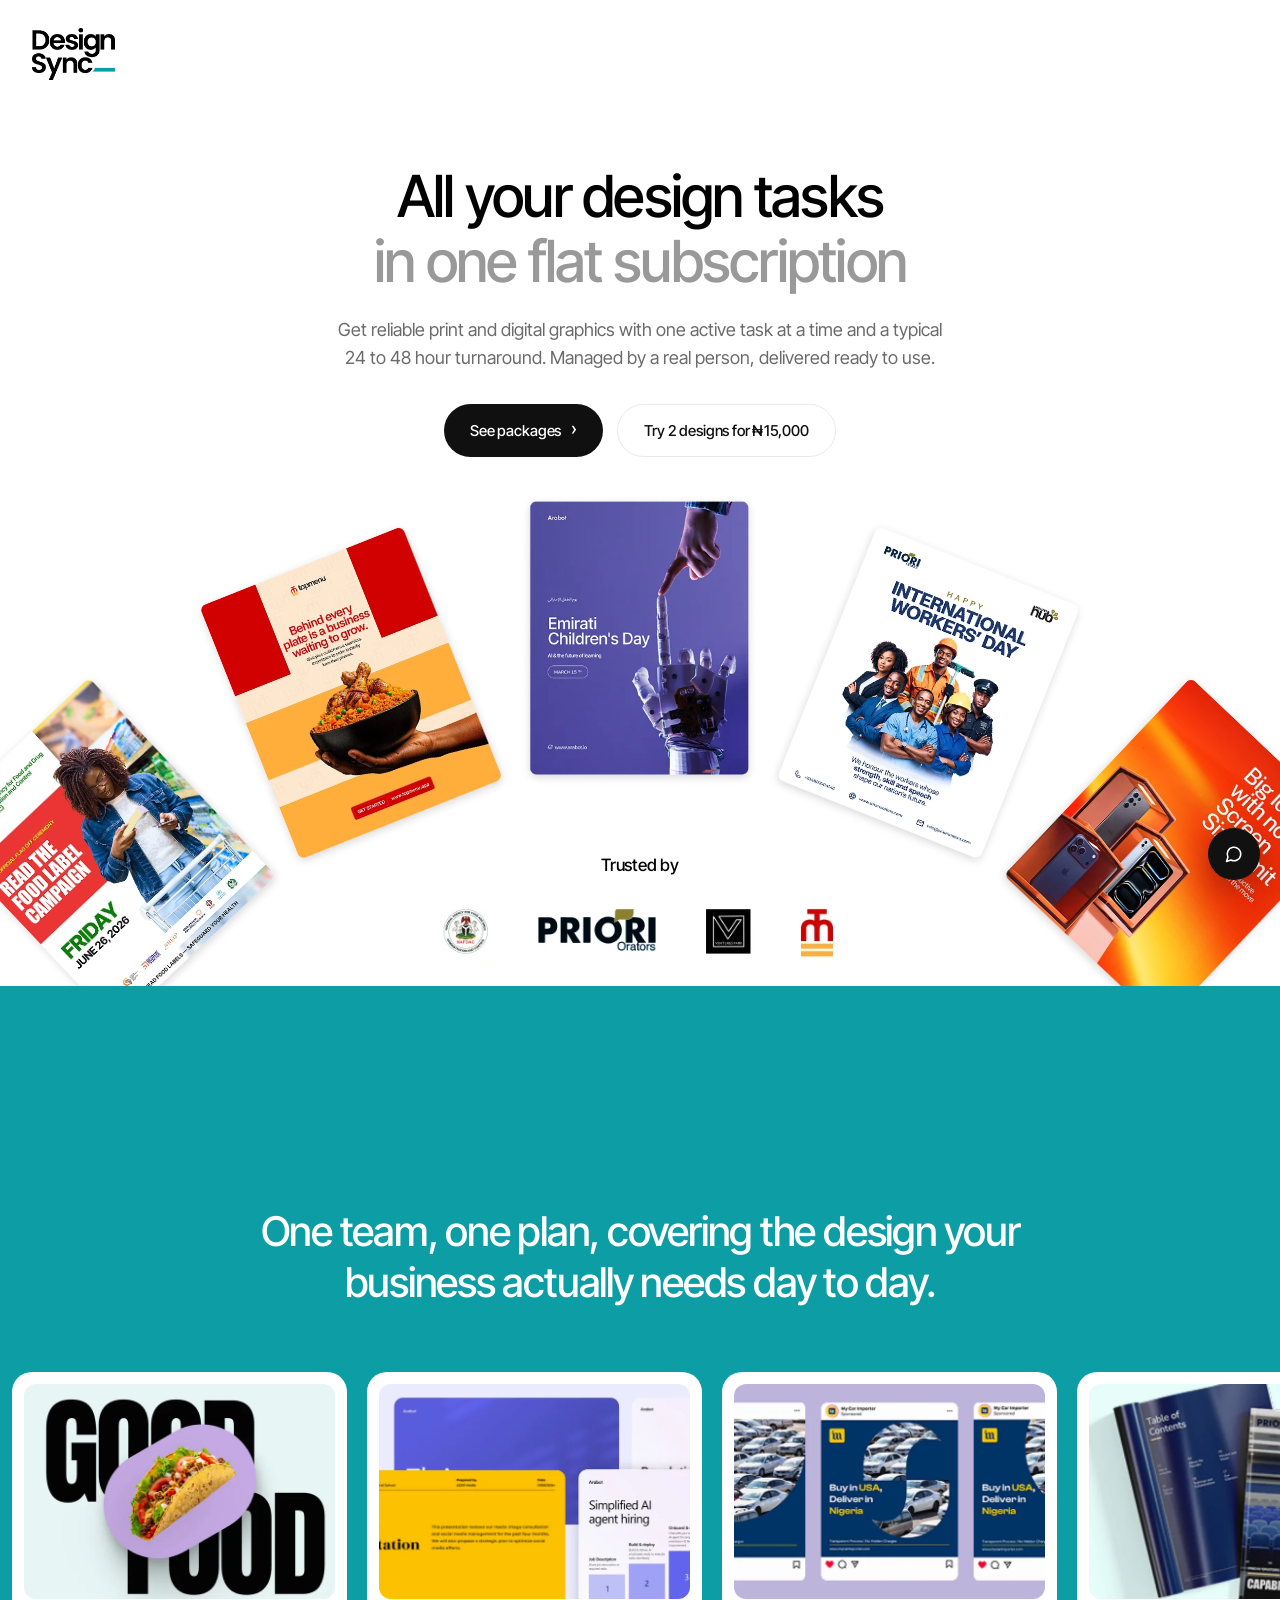
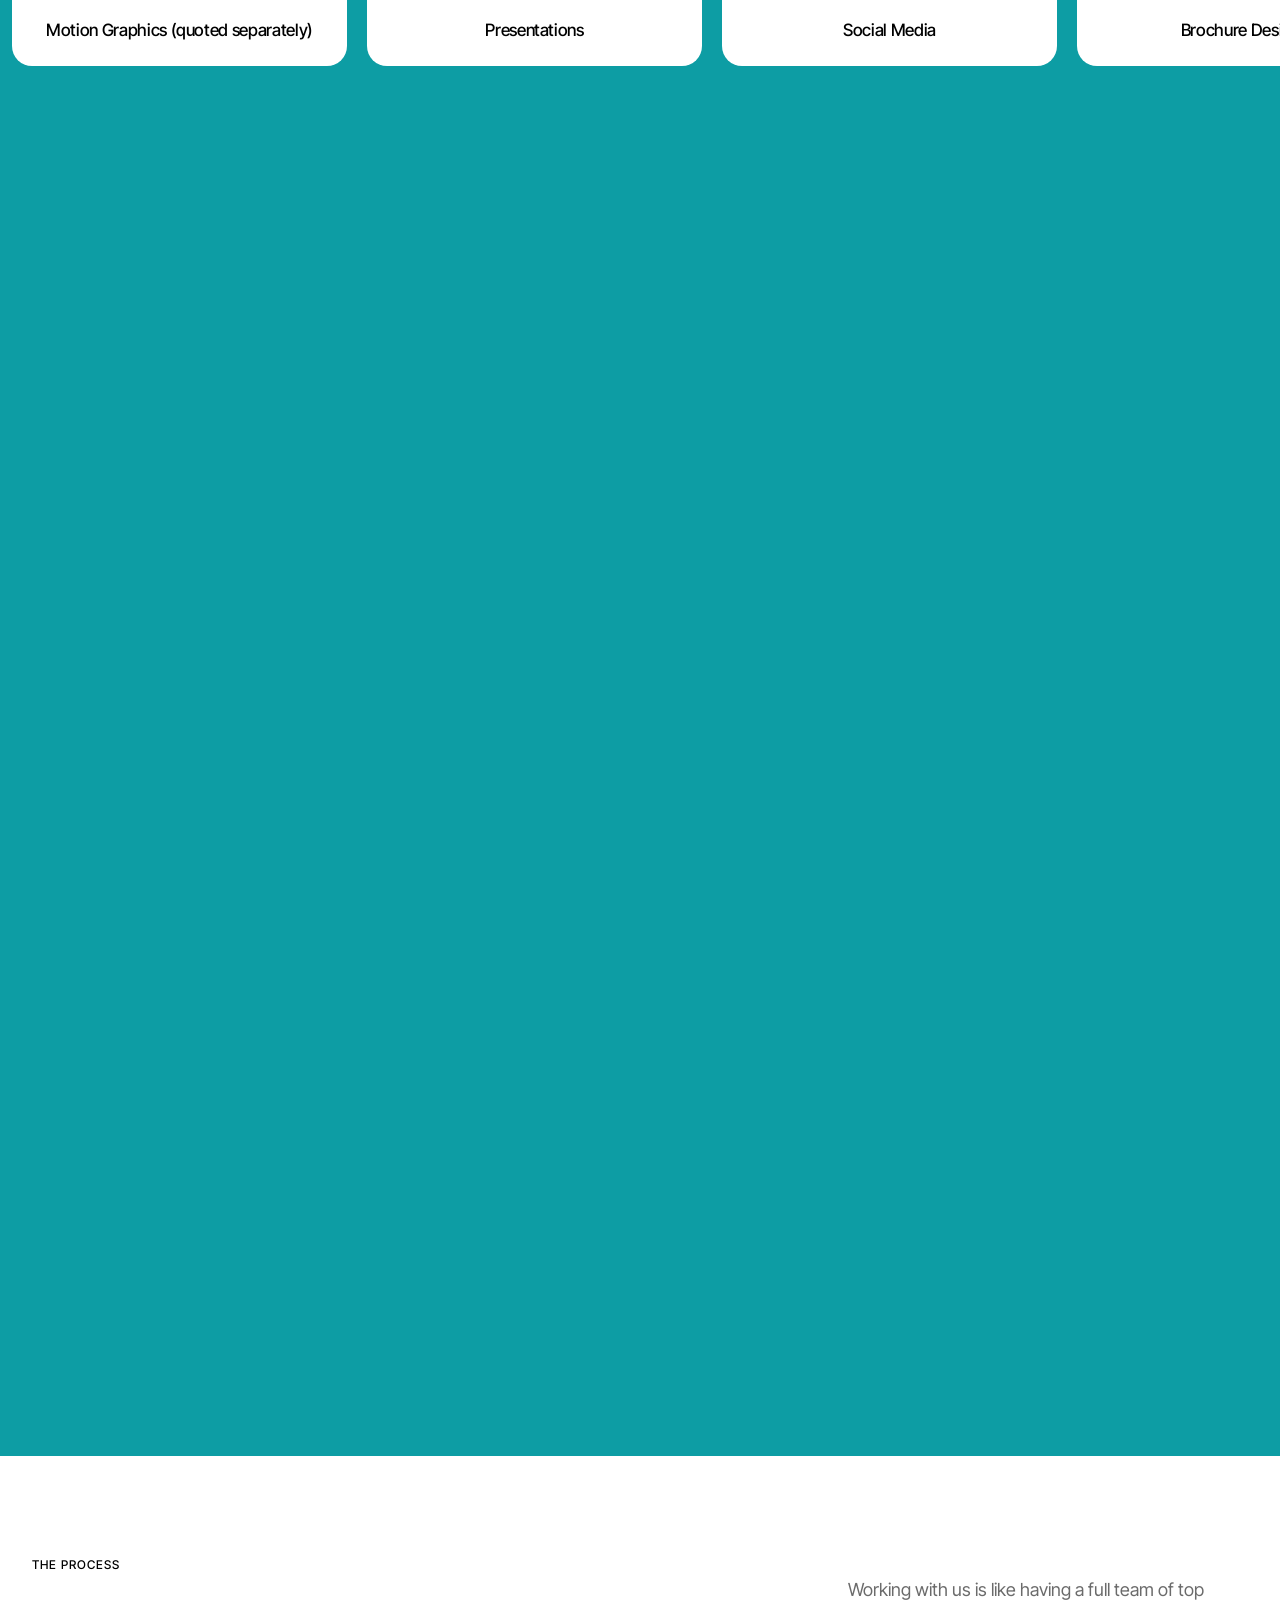
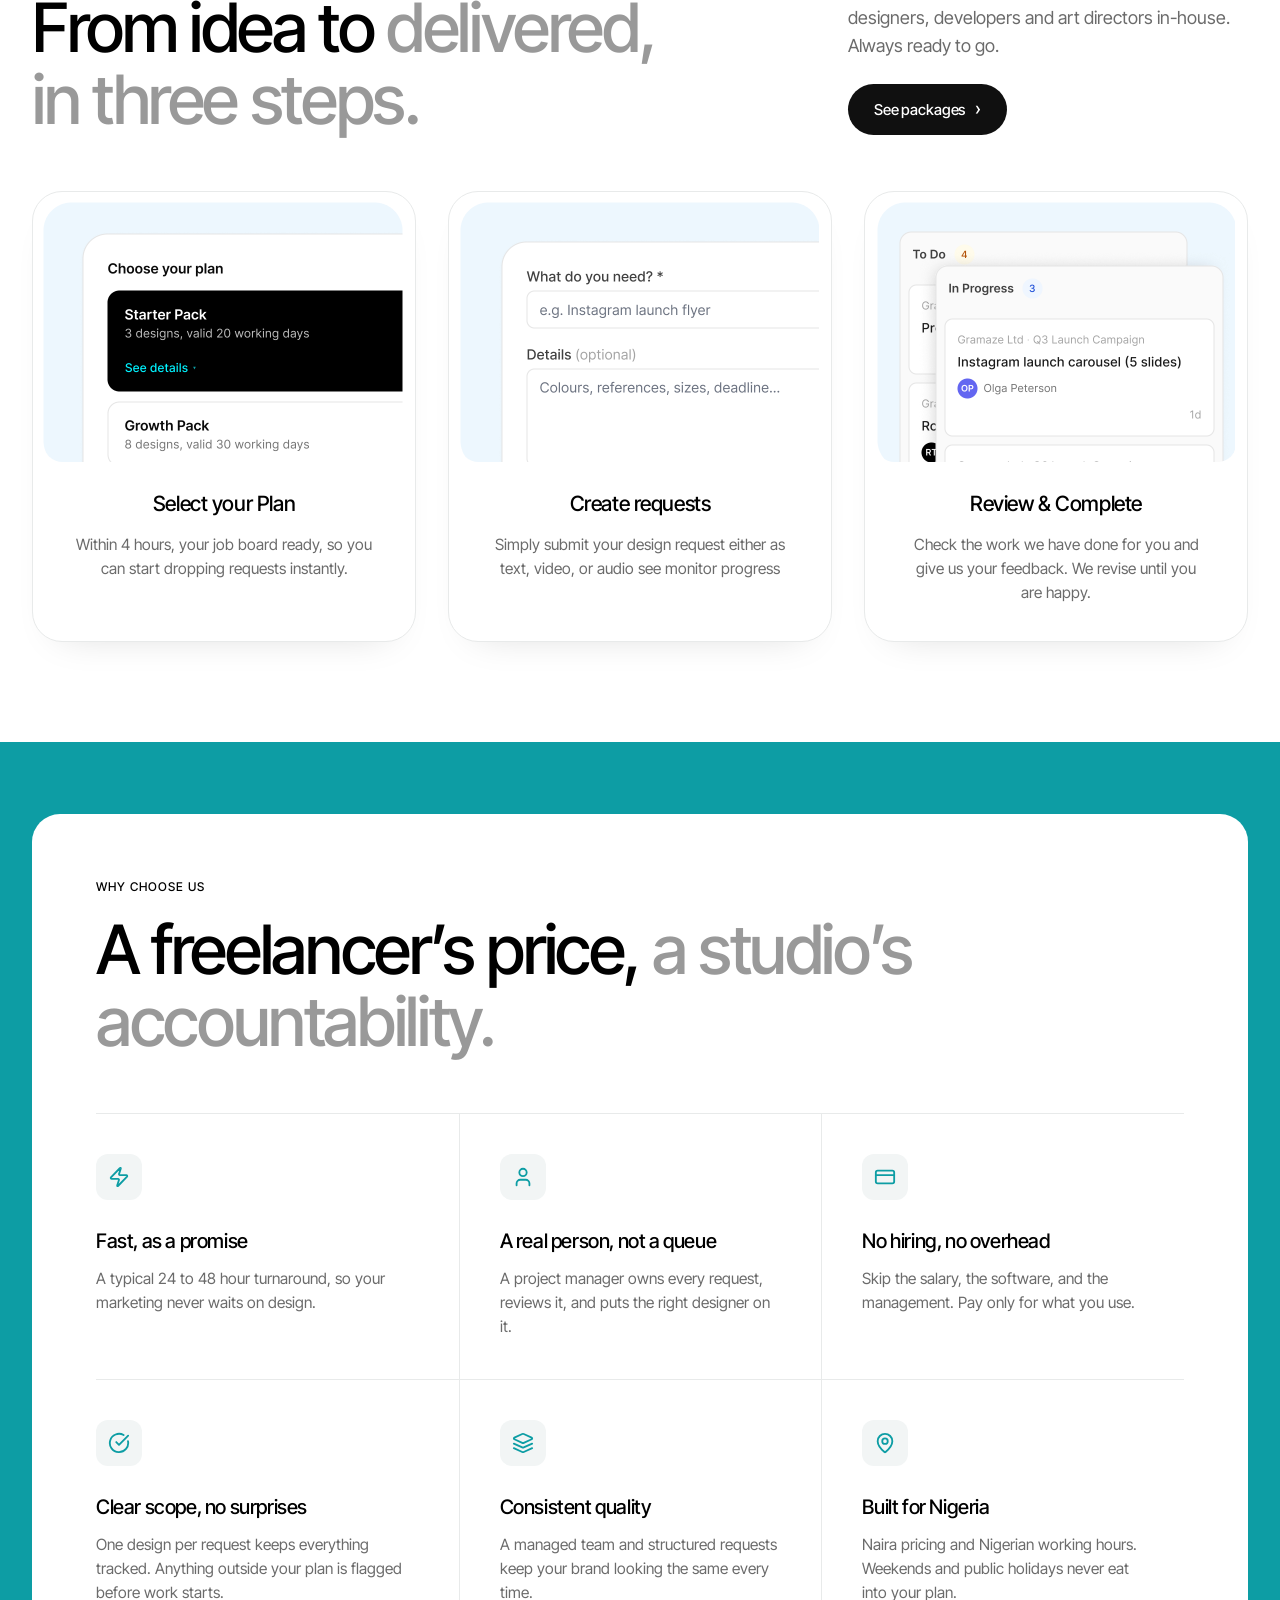
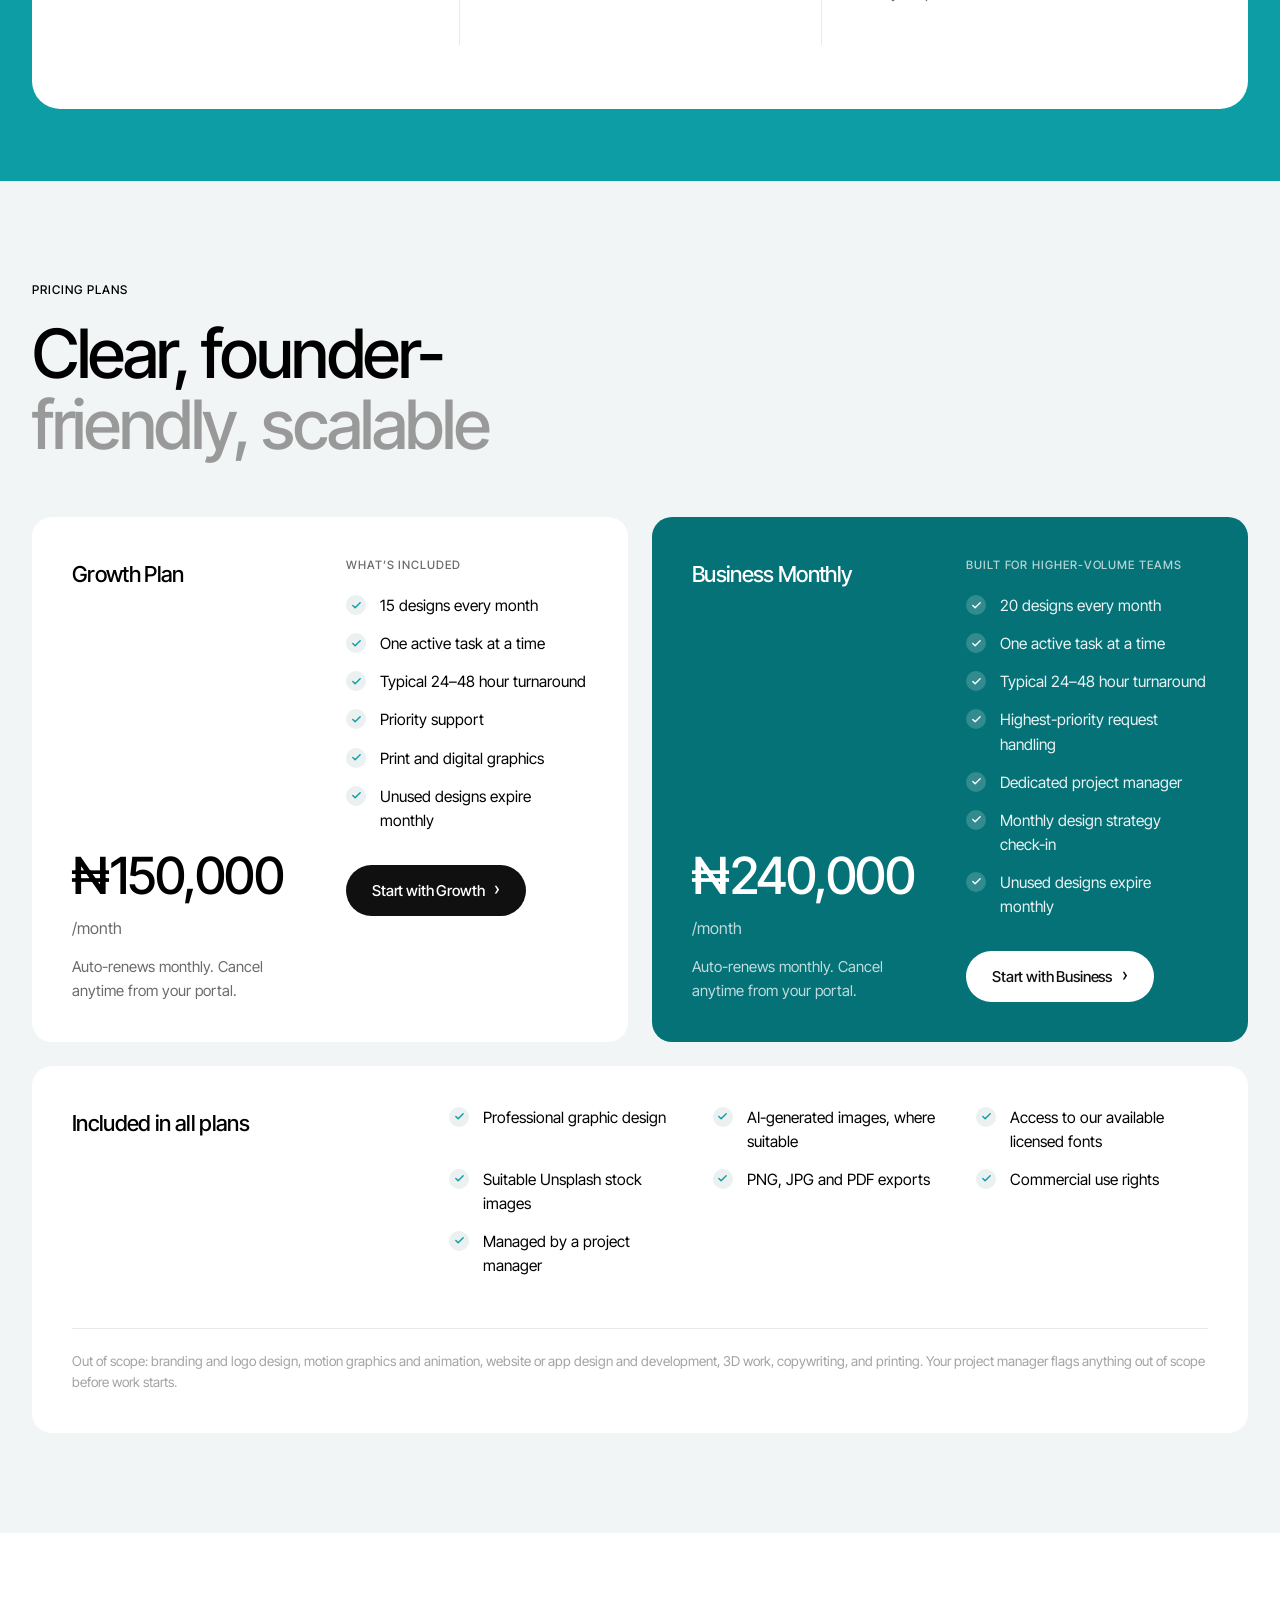
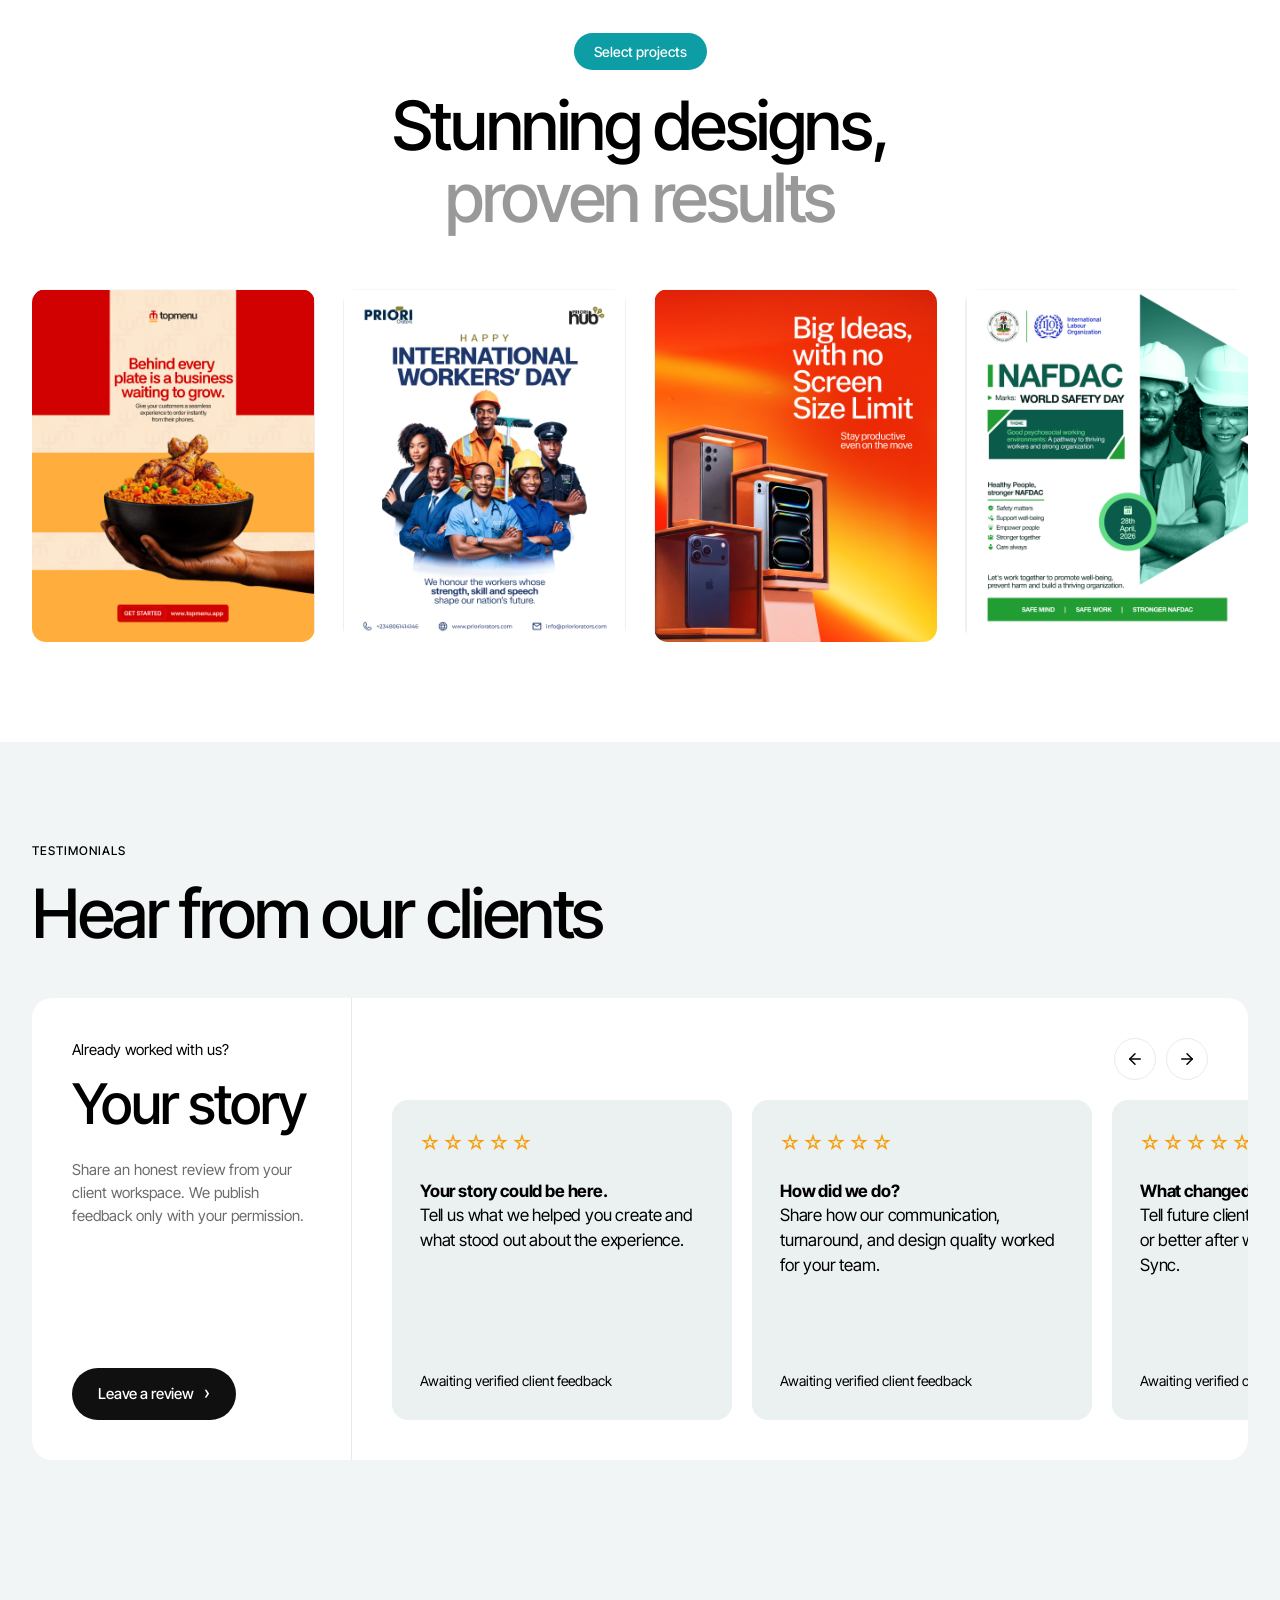
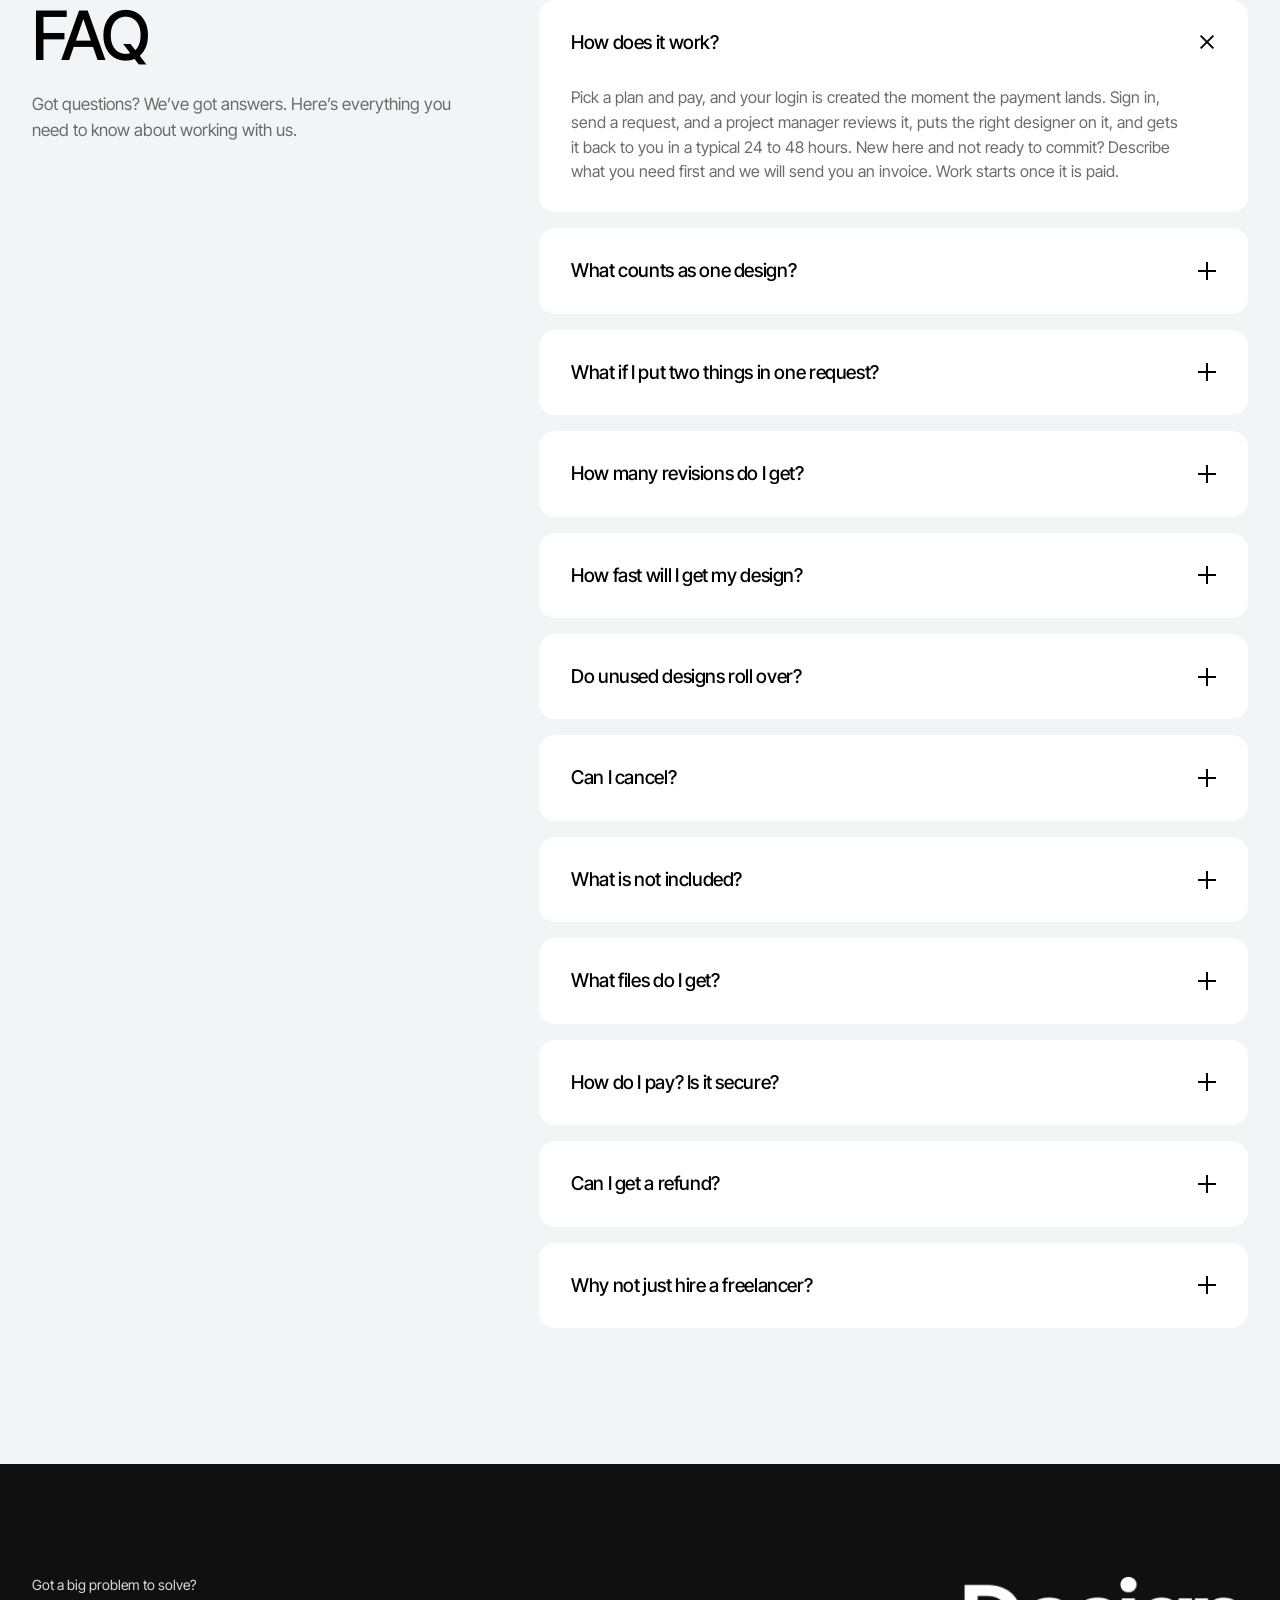
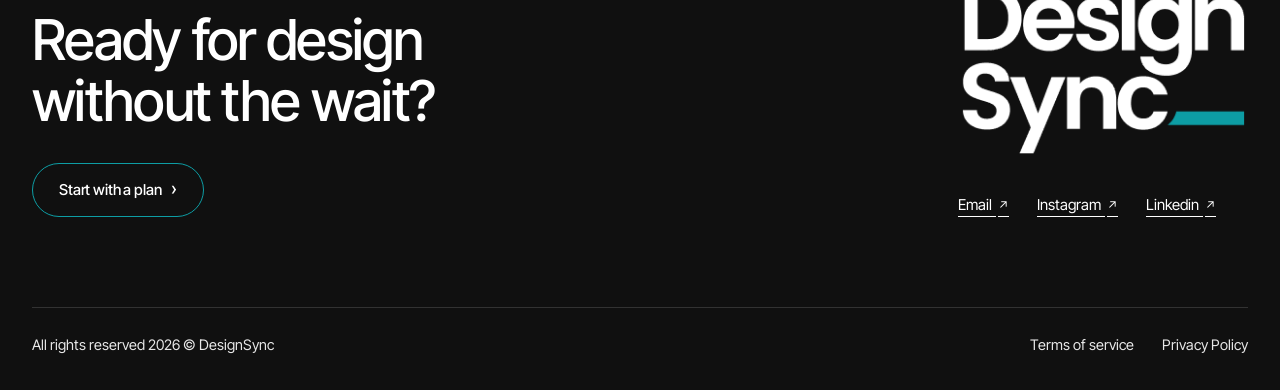
==== commit 5666a90d: "Polish mobile marketing carousels and chat widget" ====
--- a/index.html
+++ b/index.html
@@ -11,7 +11,7 @@
     <link rel="preconnect" href="https://fonts.googleapis.com">
     <link rel="preconnect" href="https://fonts.gstatic.com" crossorigin>
     <link href="https://fonts.googleapis.com/css2?family=Inter+Tight:wght@400;500;600;700&display=swap" rel="stylesheet">
-    <link rel="stylesheet" href="css/style.css?v=20260728d">
+    <link rel="stylesheet" href="css/style.css?v=20260812d">
     <link rel="icon" type="image/png" sizes="32x32" href="assets/favicon-32.png">
     <link rel="icon" type="image/png" sizes="16x16" href="assets/favicon-16.png">
     <link rel="apple-touch-icon" href="assets/apple-touch-icon.png">
@@ -475,14 +475,21 @@
     </div>
 </footer>
 
-<!-- Our own launcher. Tawk's script is NOT embedded here on purpose: it loads on
-     click (see js/main.js), so nothing is fetched or tracked until a visitor
-     actually asks for chat. -->
-<button type="button" class="chat-fab" data-chat>
-    <svg viewBox="0 0 24 24" fill="none" stroke="currentColor" stroke-width="2" stroke-linecap="round" stroke-linejoin="round" aria-hidden="true"><path d="M7.9 20A9 9 0 1 0 4 16.1L2 22Z"/></svg>
-    Chat with us
+<section class="chat-panel" data-chat-panel hidden aria-label="Design Sync chat">
+    <div class="chat-panel-head"><strong>Design Sync</strong></div>
+    <iframe title="Chat with Design Sync" loading="lazy"></iframe>
+</section>
+<button type="button" class="chat-preview" data-chat-preview hidden aria-label="Open new chat message">
+    <span class="chat-preview-dot" aria-hidden="true"></span>
+    <span><strong>New message</strong><small data-chat-preview-text>Design Sync replied to your message.</small></span>
+    <span aria-hidden="true">→</span>
 </button>
-
-<script src="js/main.js?v=20260731a"></script>
+<button type="button" class="chat-fab" data-chat aria-expanded="false" aria-label="Chat with Design Sync">
+    <svg class="chat-icon-open" viewBox="0 0 24 24" fill="none" stroke="currentColor" stroke-width="2" stroke-linecap="round" stroke-linejoin="round" aria-hidden="true"><path d="M7.9 20A9 9 0 1 0 4 16.1L2 22Z"/></svg>
+    <svg class="chat-icon-close" viewBox="0 0 24 24" fill="none" stroke="currentColor" stroke-width="2.25" stroke-linecap="round" aria-hidden="true"><path d="M6 6l12 12M18 6L6 18"/></svg>
+    <span class="chat-unread" data-chat-unread hidden>1</span>
+</button>
+
+<script src="js/main.js?v=20260812d"></script>
 </body>
 </html>
--- a/css/style.css
+++ b/css/style.css
@@ -771,12 +771,39 @@
     transition: background .15s ease, opacity .15s ease;
 }
 
-.chat-fab:hover { background: #0b8a90; }
+.chat-fab { width:52px; height:52px; padding:0; border-radius:50%; justify-content:center; background:#111; box-shadow:0 10px 28px rgba(0,0,0,.24); }
+.chat-fab:hover { background:#000; transform:translateY(-1px); }
 .chat-fab svg { width: 18px; height: 18px; }
+.chat-fab .chat-icon-close { display:none; }
+.chat-fab[aria-expanded="true"] { background:#08757A; box-shadow:0 10px 28px rgba(8,117,122,.32); }
+.chat-fab[aria-expanded="true"]:hover { background:#06666A; }
+.chat-fab[aria-expanded="true"] .chat-icon-open { display:none; }
+.chat-fab[aria-expanded="true"] .chat-icon-close { display:block; }
+.chat-unread { position:absolute; top:-4px; right:-3px; min-width:19px; height:19px; padding:0 5px; display:flex; align-items:center; justify-content:center; border:2px solid #fff; border-radius:999px; background:#D92D20; color:#fff; font-size:10px; font-weight:700; }
+.chat-unread[hidden] { display:none; }
 .chat-fab[aria-busy="true"] { opacity: .55; pointer-events: none; }
+.chat-panel { position:fixed; right:20px; bottom:82px; width:min(380px,calc(100vw - 28px)); height:min(575px,calc(100vh - 105px)); z-index:70; background:#fff; border:1px solid #ddd; border-radius:18px; overflow:hidden; box-shadow:0 24px 70px rgba(0,0,0,.2); }
+.chat-panel[hidden] { display:none; }
+.chat-panel-head { height:48px; padding:0 15px; display:flex; align-items:center; justify-content:space-between; background:#0D9DA4; color:#fff; }
+.chat-panel iframe { width:100%; height:calc(100% - 48px); border:0; background:#f7f7f4; }
+.chat-preview { position:fixed; right:20px; bottom:84px; z-index:69; width:min(330px,calc(100vw - 28px)); display:flex; align-items:center; gap:10px; padding:12px 14px; border:1px solid #ddd; border-radius:14px; background:#fff; color:#1a1a1a; text-align:left; box-shadow:0 14px 38px rgba(0,0,0,.16); cursor:pointer; animation:chat-preview-in .2s ease-out; }
+.chat-preview[hidden] { display:none; }
+.chat-preview > span:nth-child(2) { min-width:0; flex:1; }
+.chat-preview strong,.chat-preview small { display:block; }
+.chat-preview strong { font-size:12px; }
+.chat-preview small { margin-top:2px; overflow:hidden; color:#525252; font-size:12px; white-space:nowrap; text-overflow:ellipsis; }
+.chat-preview-dot { width:9px; height:9px; flex:0 0 auto; border-radius:50%; background:#08757A; }
+@keyframes chat-preview-in { from { opacity:0; transform:translateY(8px); } }
 
 @media (max-width: 640px) {
-    .chat-fab { right: 14px; bottom: 14px; padding: 11px 16px; font-size: 14px; }
+    .chat-fab { right: 14px; bottom: 14px; width:50px; height:50px; padding:0; }
+    .chat-fab[aria-expanded="true"] { top:14px; right:16px; bottom:auto; z-index:80; width:34px; height:34px; border-radius:10px; box-shadow:none; outline:none; }
+    .chat-fab[aria-expanded="true"] svg { width:17px; height:17px; }
+    .chat-preview { right:14px; bottom:76px; }
+    .chat-panel { top:8px; right:8px; bottom:8px; left:8px; width:auto; height:auto; max-height:none; border-radius:20px; }
+    .chat-panel-head { height:44px; padding:0 14px; }
+    .chat-panel iframe { height:calc(100% - 44px); }
+    .chat-open { overflow:hidden; }
 }
 
 /* ---------- Footer ---------- */
@@ -880,10 +907,22 @@
     .cat-track { animation: none; }
     .cat-card { scroll-snap-align: center; }
     .cat-card[data-dup] { display: none; }
+    .cat-viewport:has(.cat-track.is-continuous) { scroll-snap-type: none; }
+    .cat-track.is-continuous .cat-card { scroll-snap-align: none; }
+    .cat-track.is-continuous .cat-card[data-dup] { display: block; }
+    .cat-track.is-continuous {
+        animation: cat-slide 48s linear infinite;
+        will-change: transform;
+    }
 }
 
 @media (max-width: 1024px) {
-    .step-grid { grid-template-columns: 1fr; max-width: 460px; margin: 0 auto; }
+    .process-head > div:first-child {
+        flex: 0 0 min(400px, 52%);
+        min-width: 340px;
+    }
+    .process-side { flex: 1 1 320px; }
+    .step-grid { grid-template-columns: repeat(2, minmax(0, 1fr)); }
     .feature-grid { grid-template-columns: 1fr 1fr; }
     .feature { padding: 32px 24px 32px 0 !important; border-left: none !important; }
     .feature:nth-child(2n) { padding-left: 24px !important; border-left: 1px solid var(--line) !important; }
@@ -938,13 +977,75 @@
        chord flattens out near the top and leaves a void under the cards. */
     .collage-stage { width: 190%; }
     .collage-wheel { animation-duration: 140s; }
+    .trusted { padding-bottom: 28px; }
     .trusted img { width: 78%; }
-    .cat-track { --card-w: min(272px, 82vw); }
-    .categories::after { height: 200vh; }
-    .process-head { flex-direction: column; align-items: flex-start; }
+    .categories {
+        padding: 72px 0 82px;
+        view-timeline-name: none;
+    }
+    .categories::after { display: none; }
+    .cat-pin {
+        position: static;
+        height: auto;
+        min-height: 0;
+        overflow: visible;
+        justify-content: flex-start;
+    }
+    .cat-viewport {
+        overflow-x: auto;
+        scroll-snap-type: x mandatory;
+        overscroll-behavior-inline: contain;
+        -webkit-overflow-scrolling: touch;
+        scrollbar-width: none;
+    }
+    .cat-viewport::-webkit-scrollbar { display: none; }
+    .cat-track {
+        --card-w: min(272px, 82vw);
+        animation: none;
+        transform: none;
+    }
+    .cat-card { scroll-snap-align: center; }
+    .cat-card[data-dup] { display: none; }
+    .cat-viewport:has(.cat-track.is-continuous) { scroll-snap-type: none; }
+    .cat-track.is-continuous .cat-card { scroll-snap-align: none; }
+    .cat-track.is-continuous .cat-card[data-dup] { display: block; }
+    .cat-track.is-continuous {
+        animation: cat-slide 48s linear infinite;
+        will-change: transform;
+    }
+    .process-head {
+        flex-direction: column;
+        align-items: flex-start;
+        gap: 22px;
+        margin-bottom: 28px;
+    }
+    .process-head > div:first-child { flex-basis: auto; min-width: 0; width: 100%; }
+    .process-side { flex: none; width: 100%; }
+    .step-grid { grid-template-columns: 1fr; max-width: 460px; margin: 0 auto; }
     .price-card { grid-template-columns: 1fr; }
     .price-amount { padding-top: 28px; }
-    .work-grid { grid-template-columns: 1fr; }
+    .work-grid {
+        display: flex;
+        gap: 14px;
+        overflow-x: auto;
+        scroll-snap-type: x mandatory;
+        scroll-padding-inline: 0;
+        overscroll-behavior-inline: contain;
+        -webkit-overflow-scrolling: touch;
+        scrollbar-width: none;
+        padding: 2px 0 12px;
+    }
+    .work-grid::-webkit-scrollbar { display: none; }
+    .work-grid img {
+        flex: 0 0 76%;
+        width: 76%;
+        max-width: 76%;
+        scroll-snap-align: start;
+        scroll-snap-stop: always;
+    }
+    .js .work-grid img[data-reveal]:not(.is-in) {
+        transform: translateX(34px);
+    }
     .included-list { grid-template-columns: 1fr; }
     .feature-grid { grid-template-columns: 1fr; }
     .feature { border-left: none !important; padding: 28px 0 !important; }
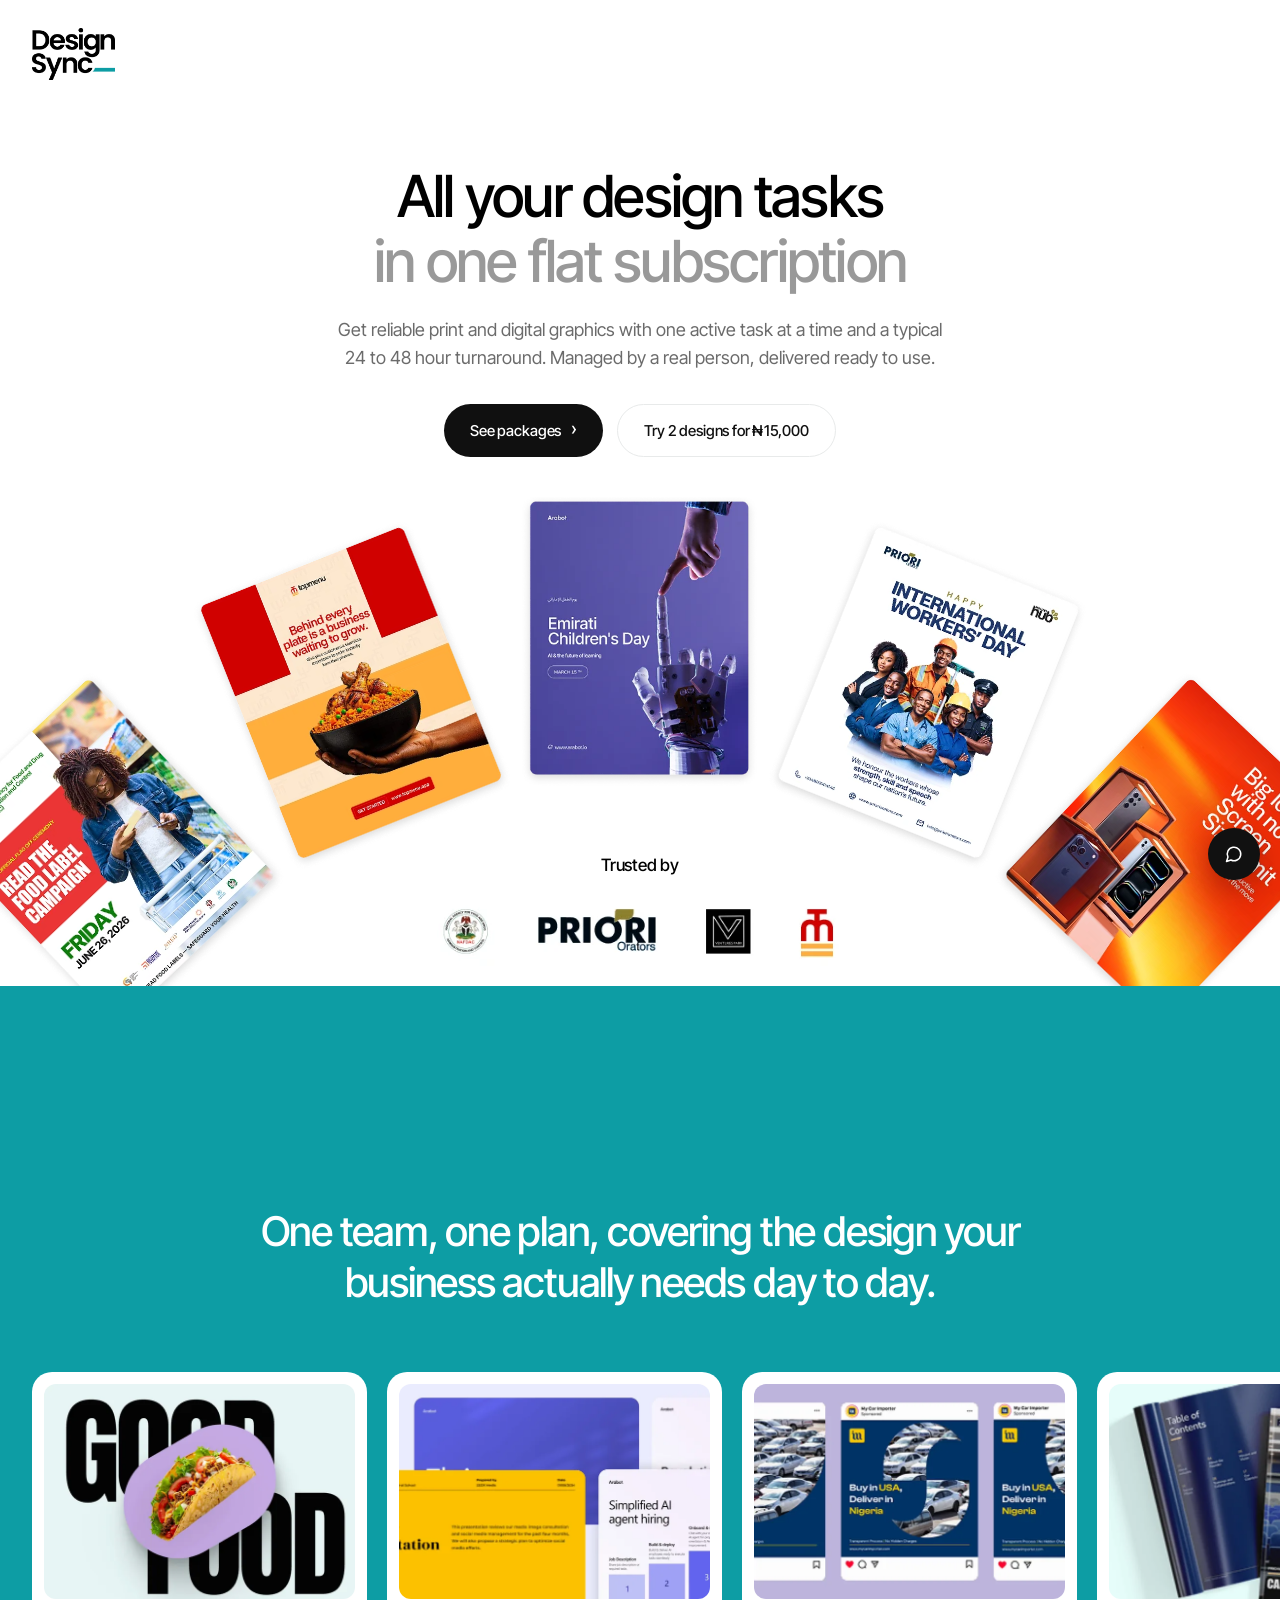
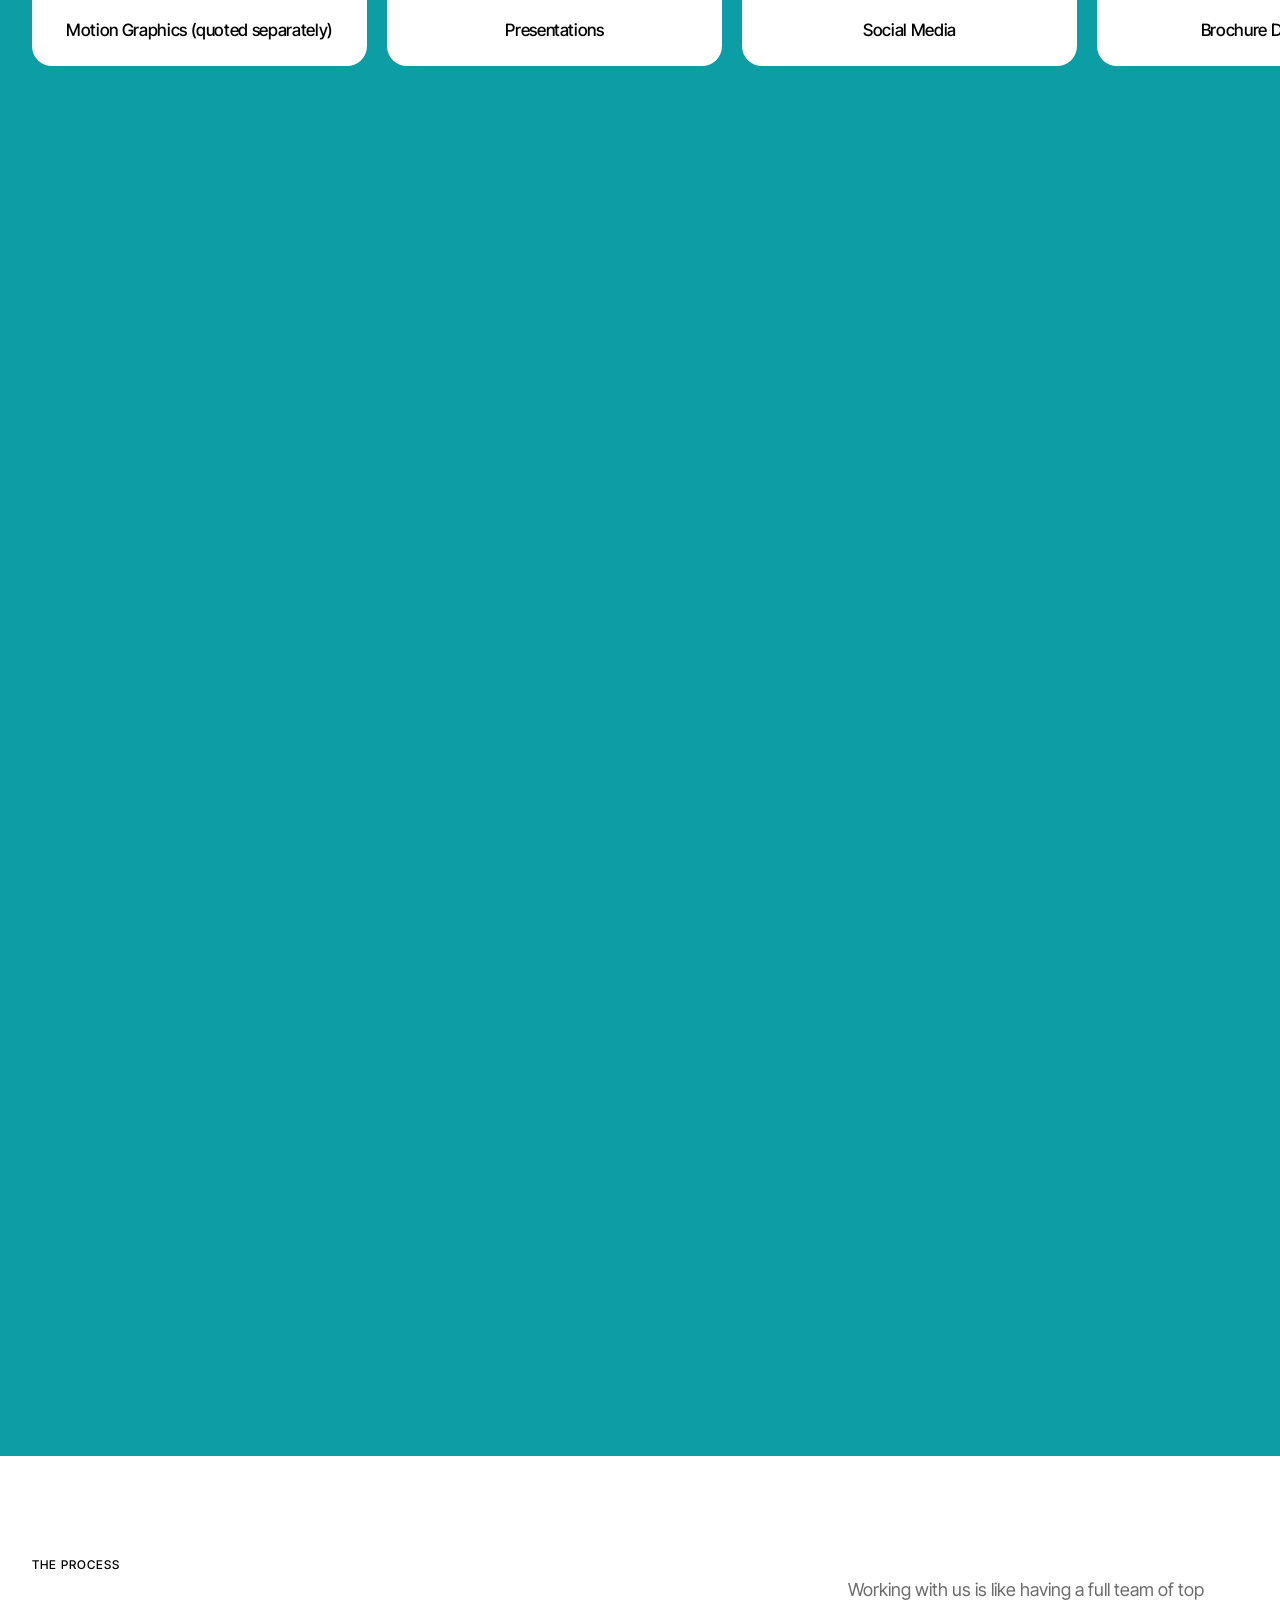
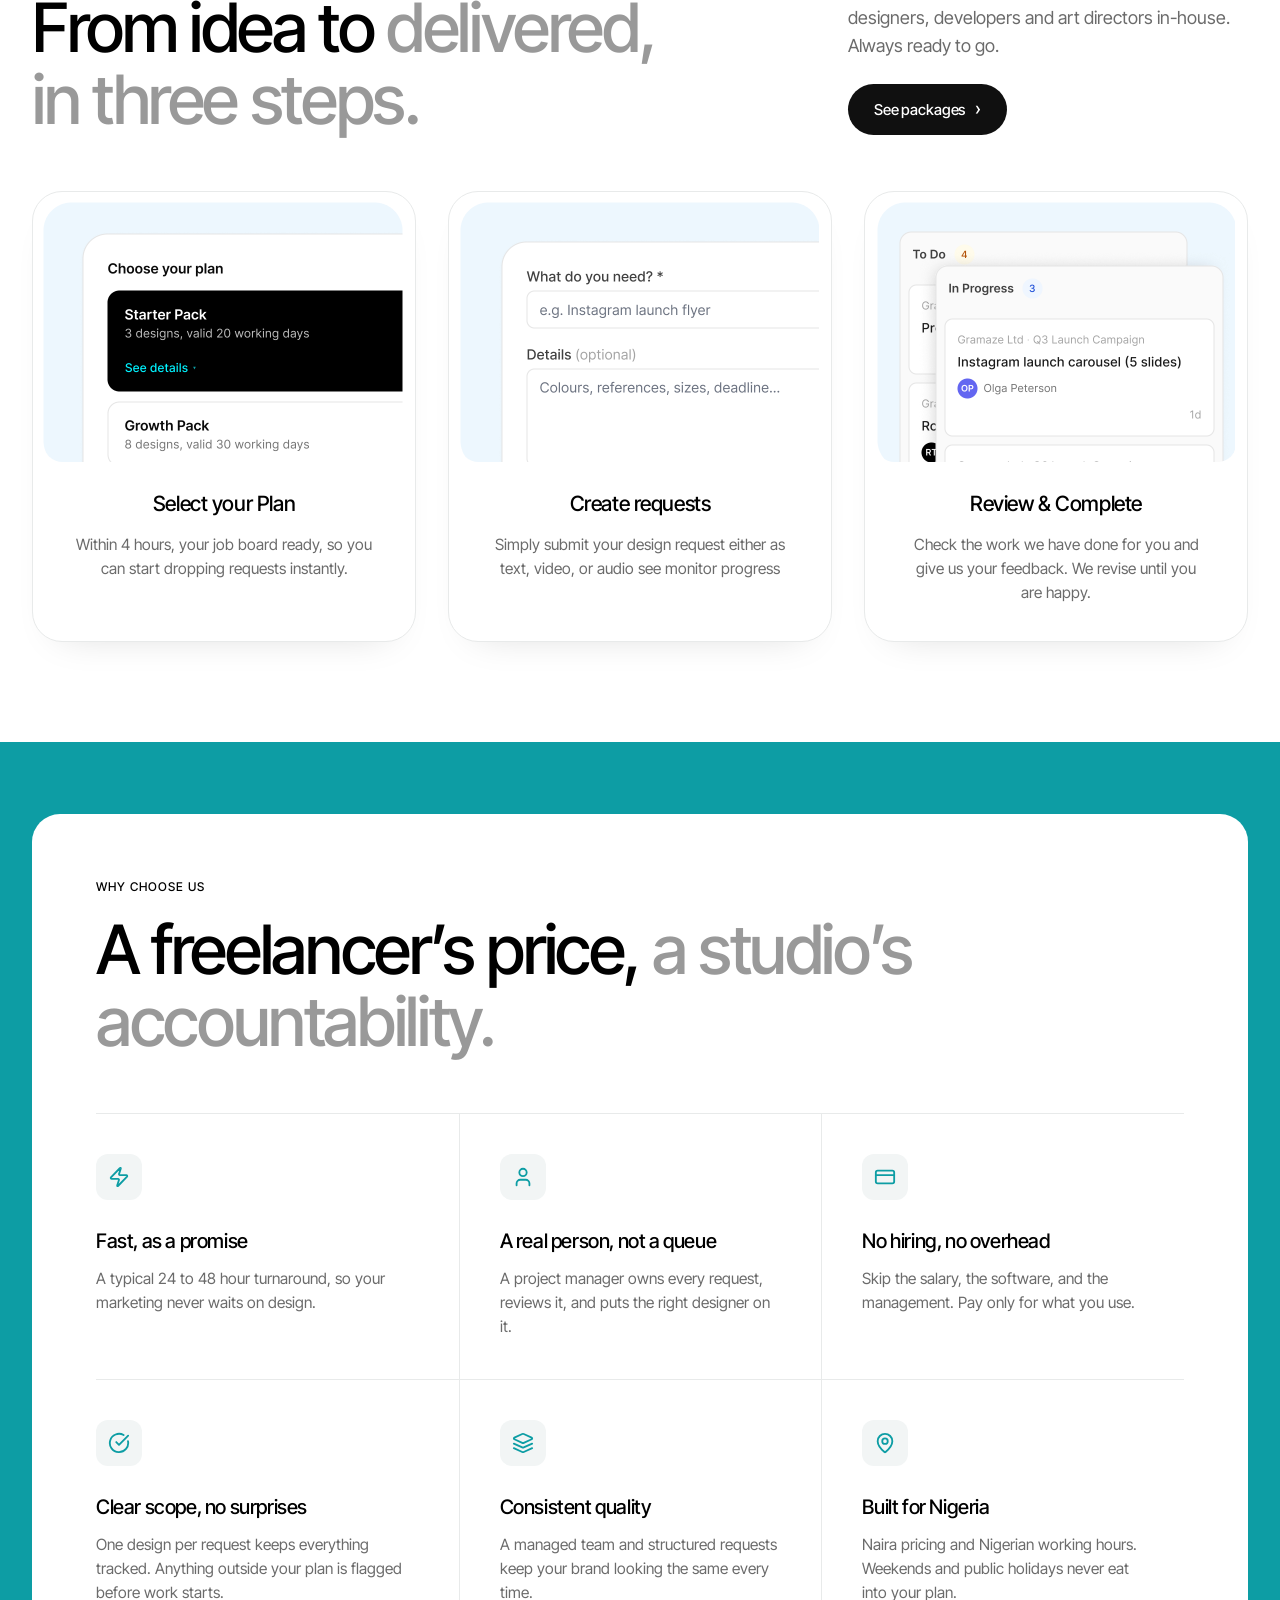
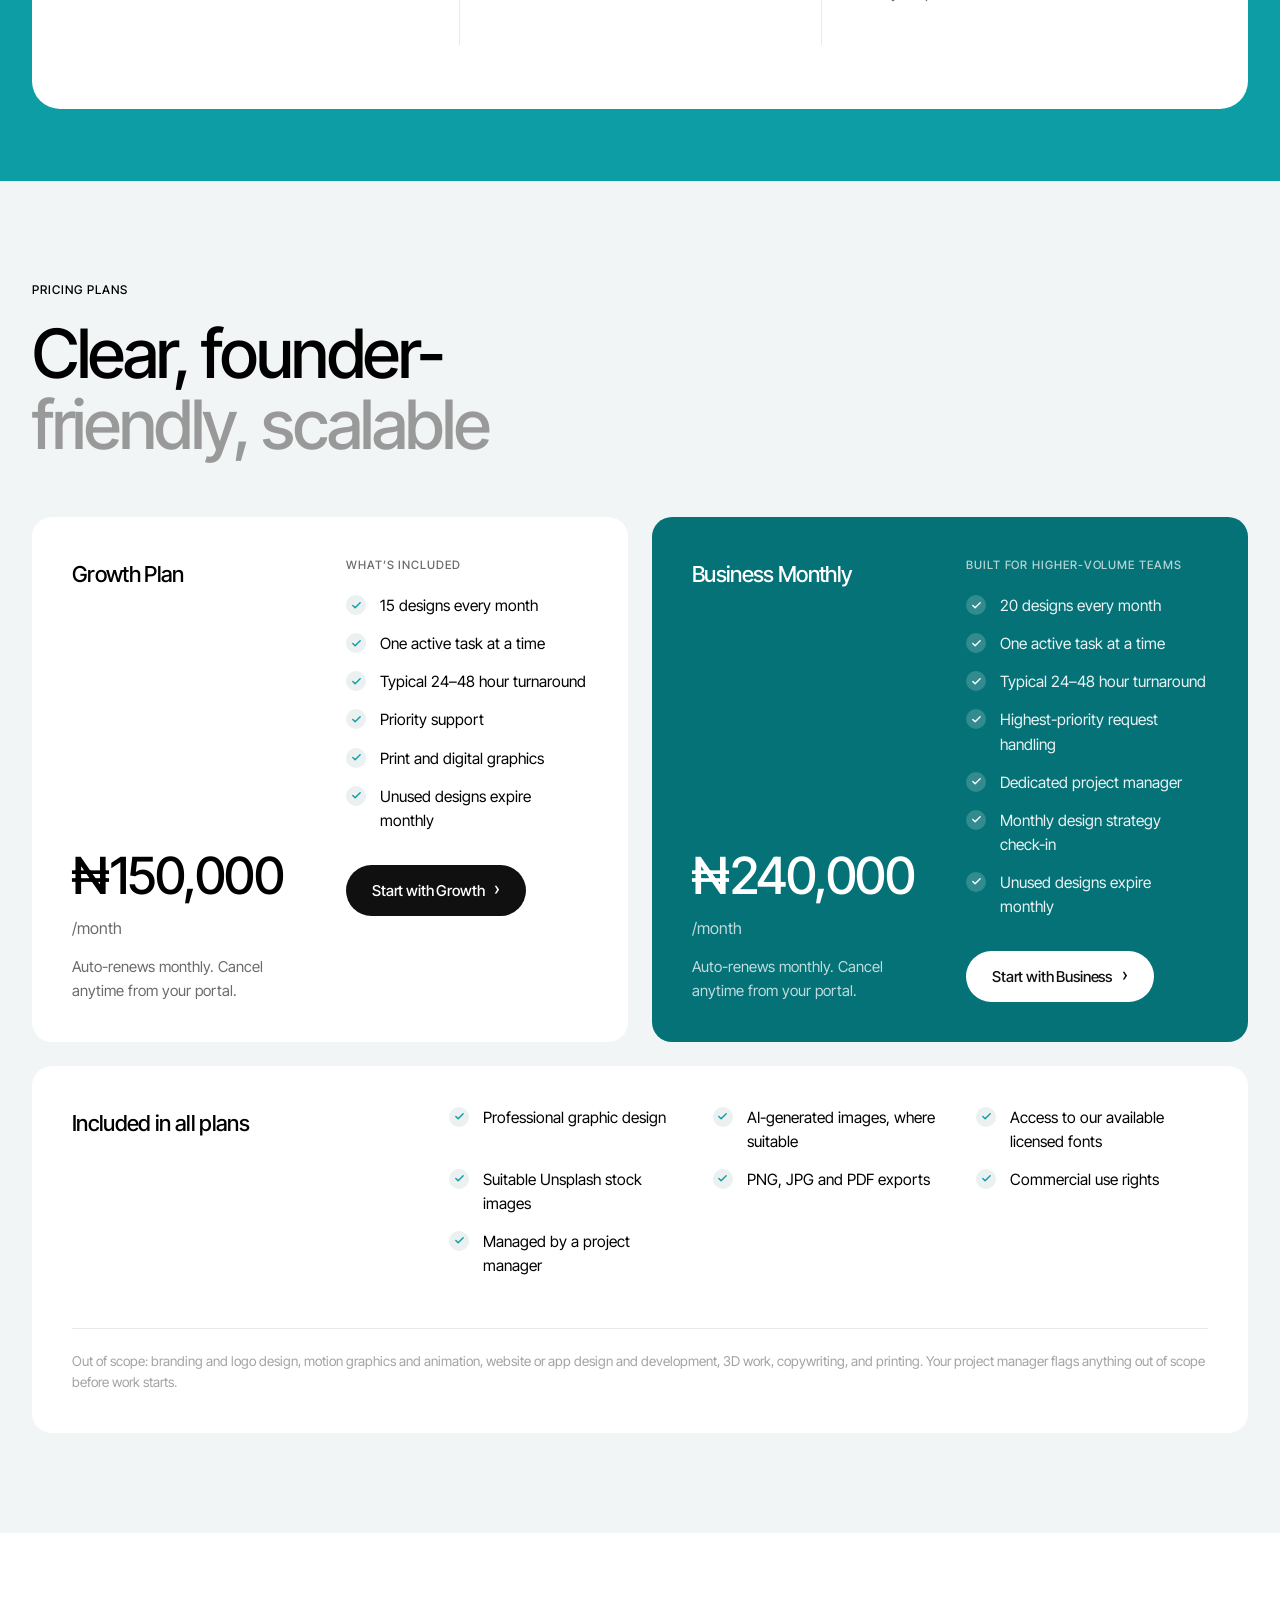
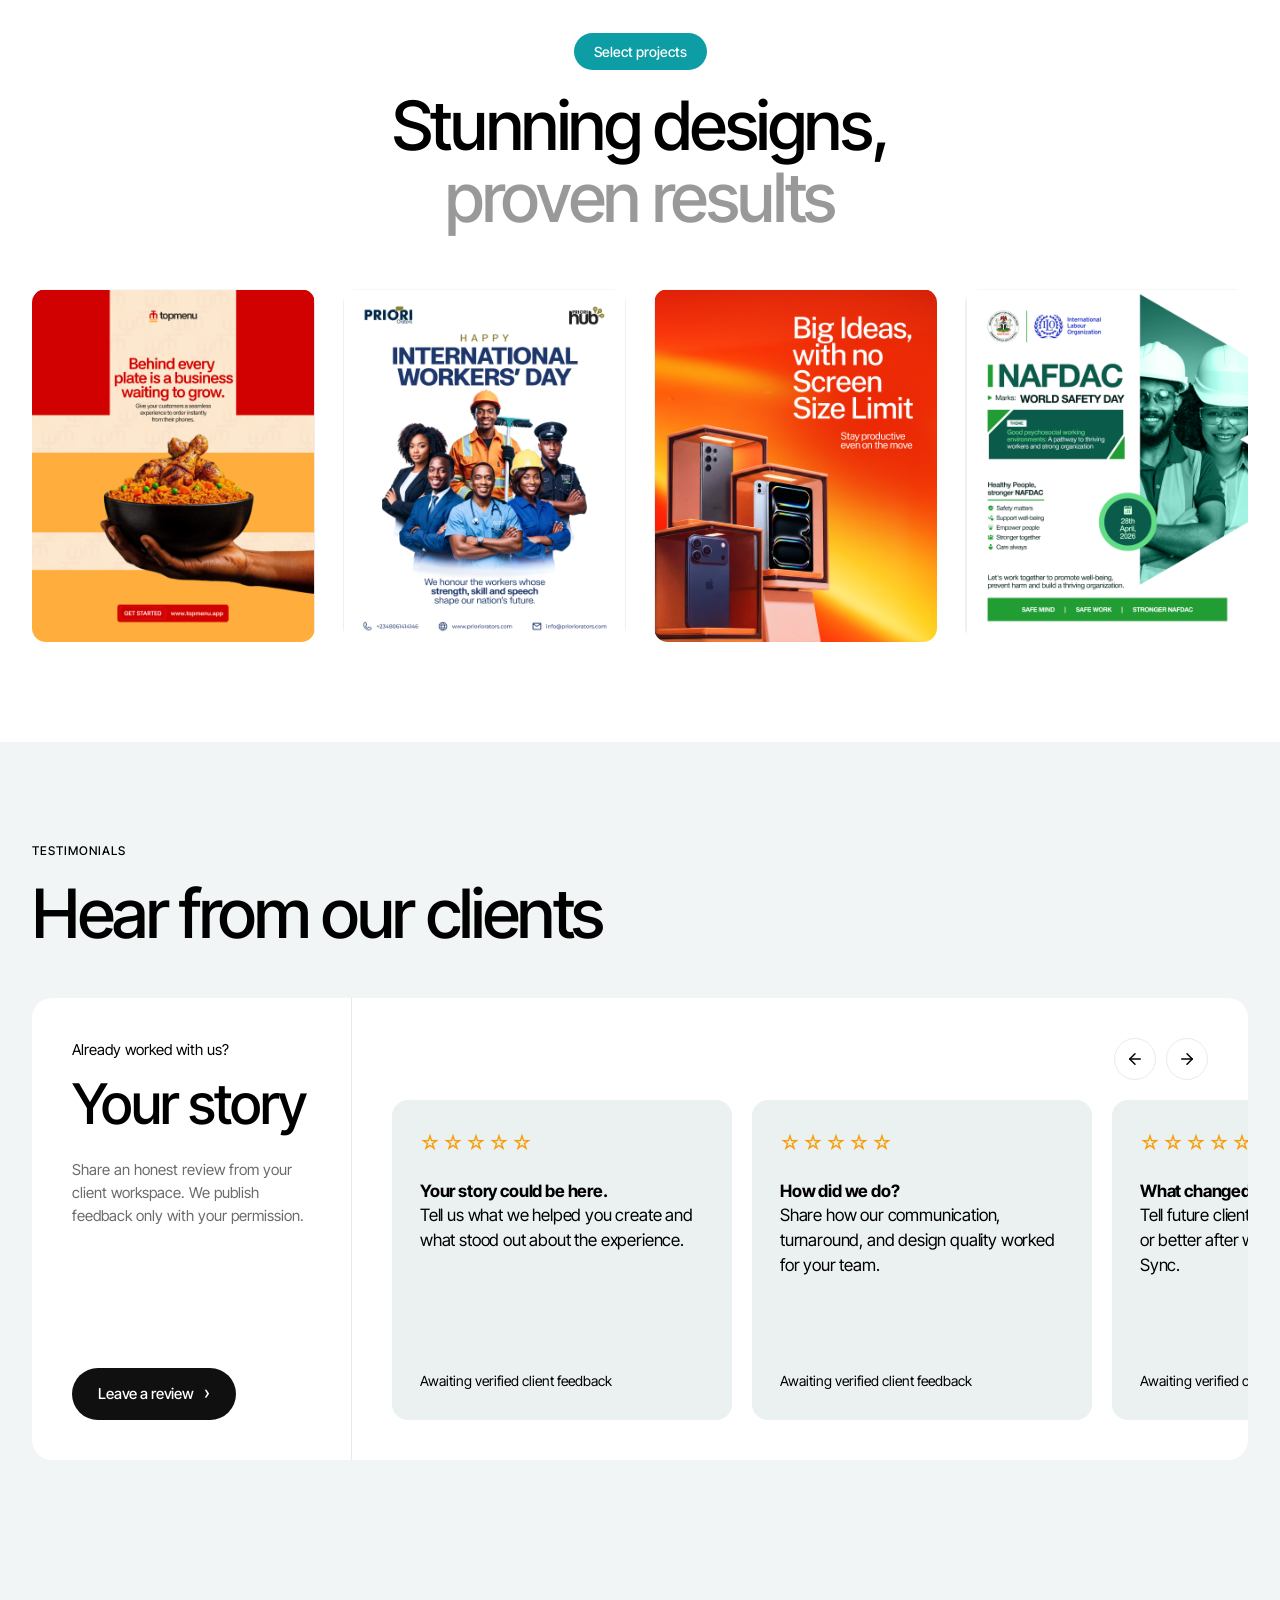
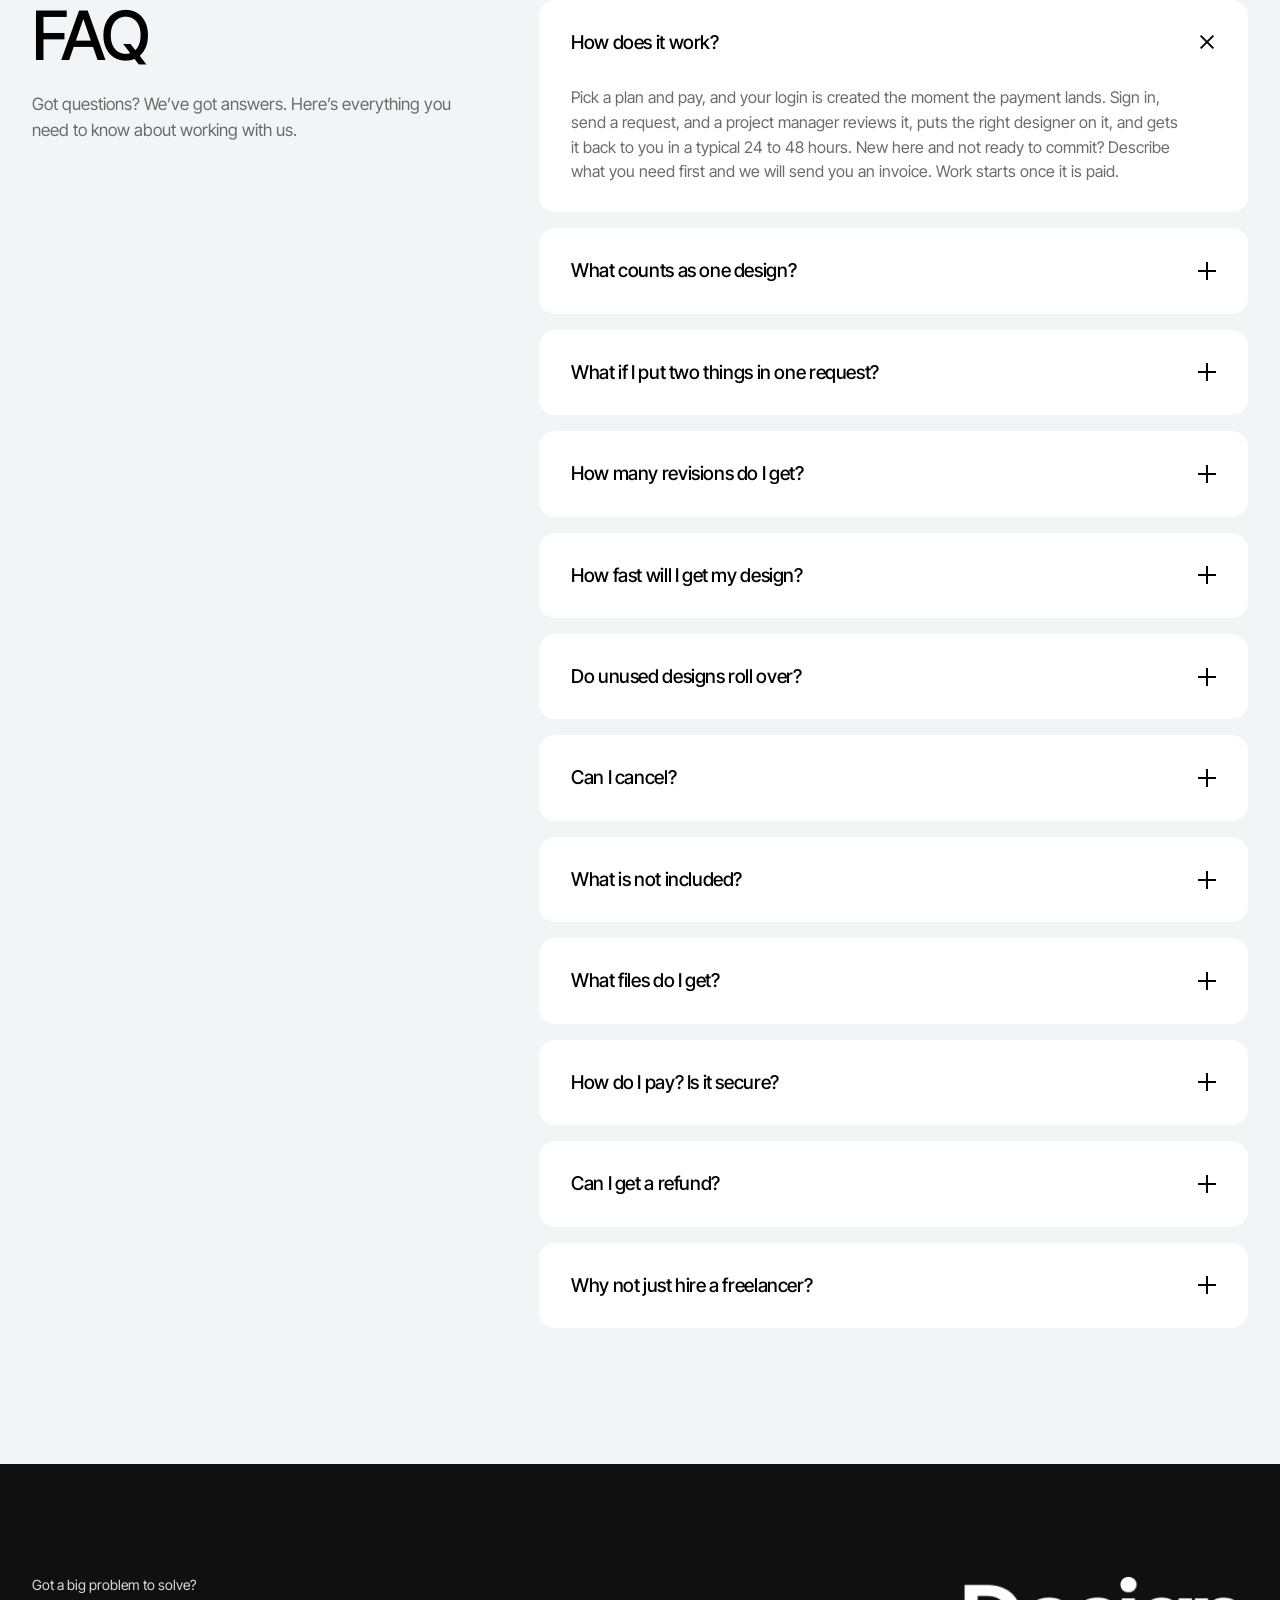
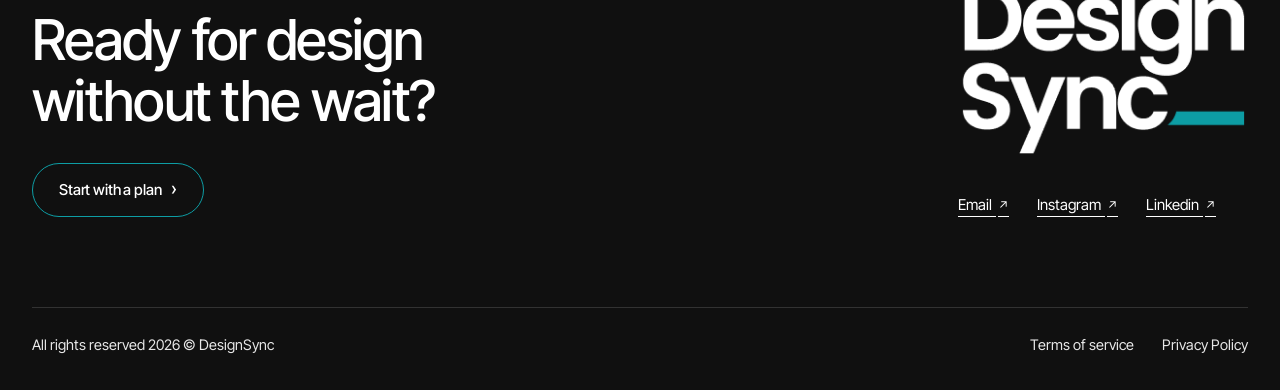
==== commit a2f50c90: "Add isolated marketing staging environment" ====
--- a/index.html
+++ b/index.html
@@ -490,6 +490,6 @@
     <span class="chat-unread" data-chat-unread hidden>1</span>
 </button>
 
-<script src="js/main.js?v=20260812d"></script>
+<script src="js/main.js?v=20260812e"></script>
 </body>
 </html>
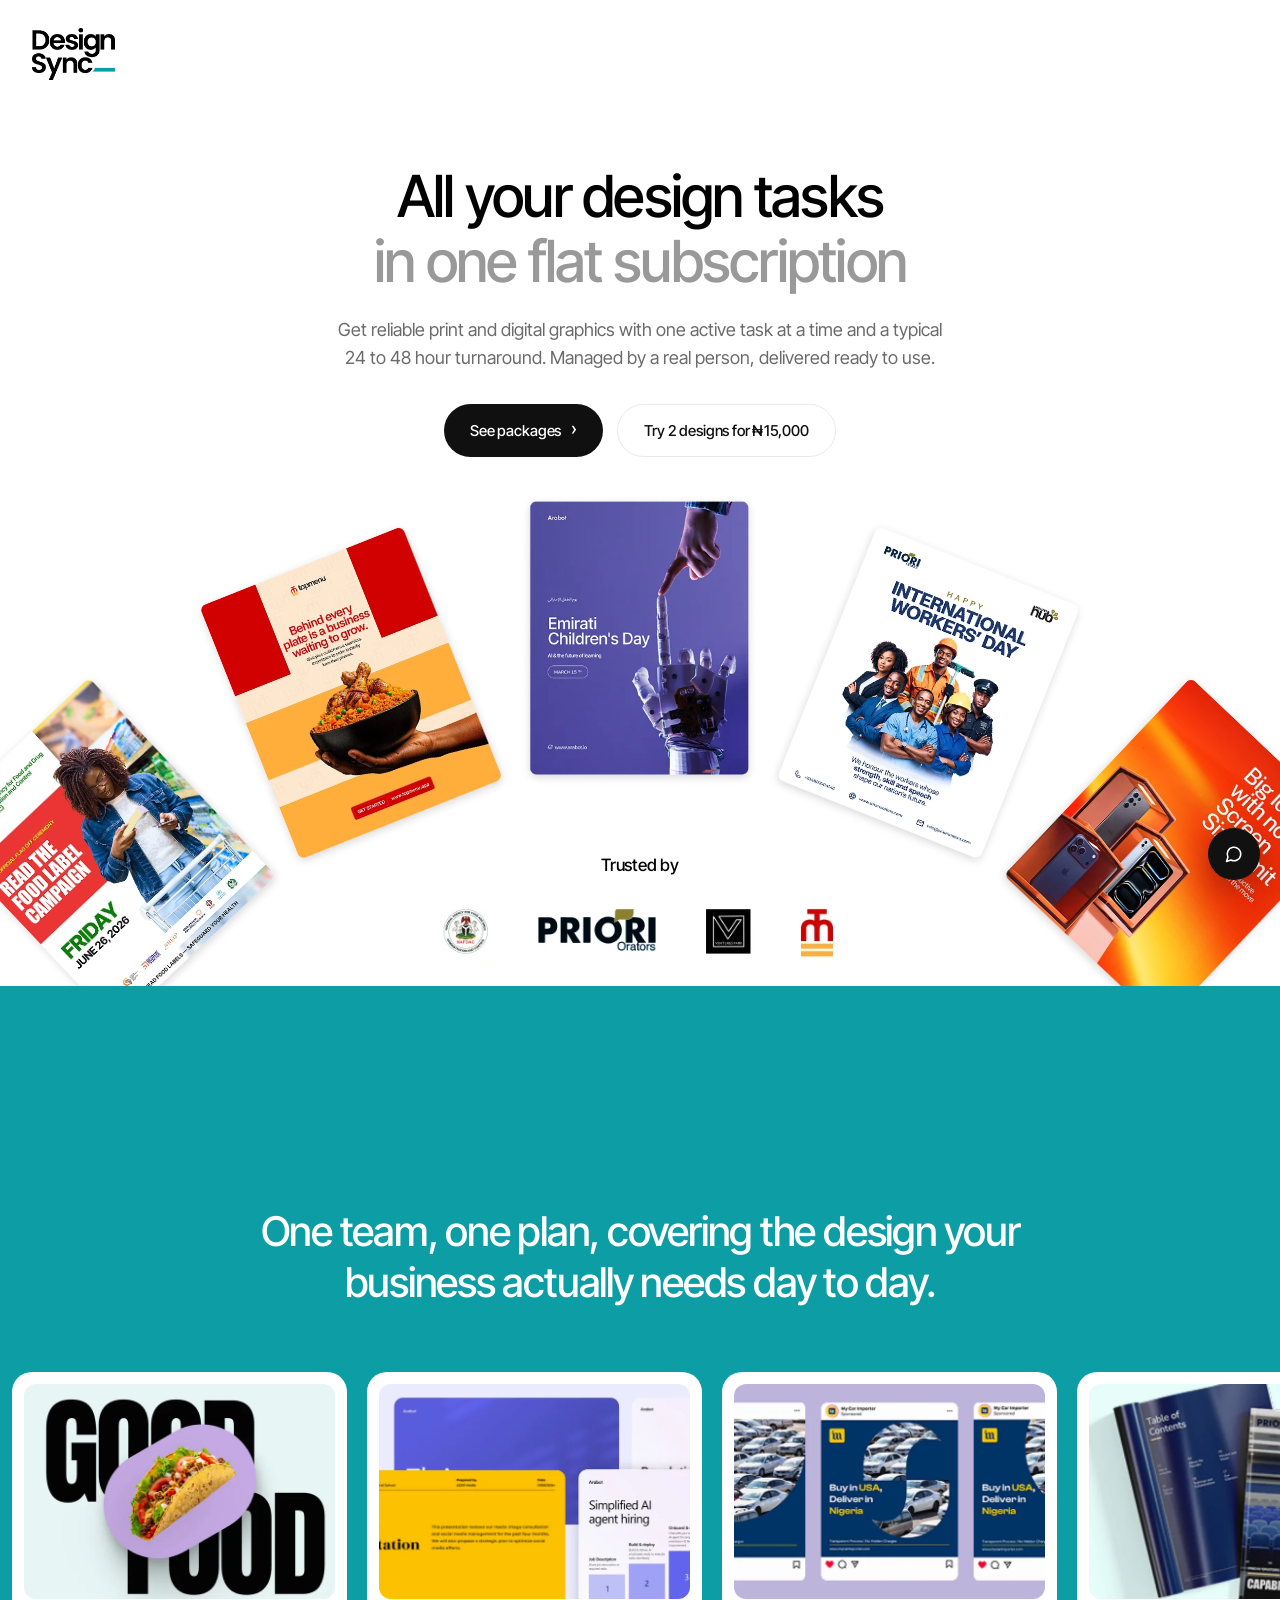
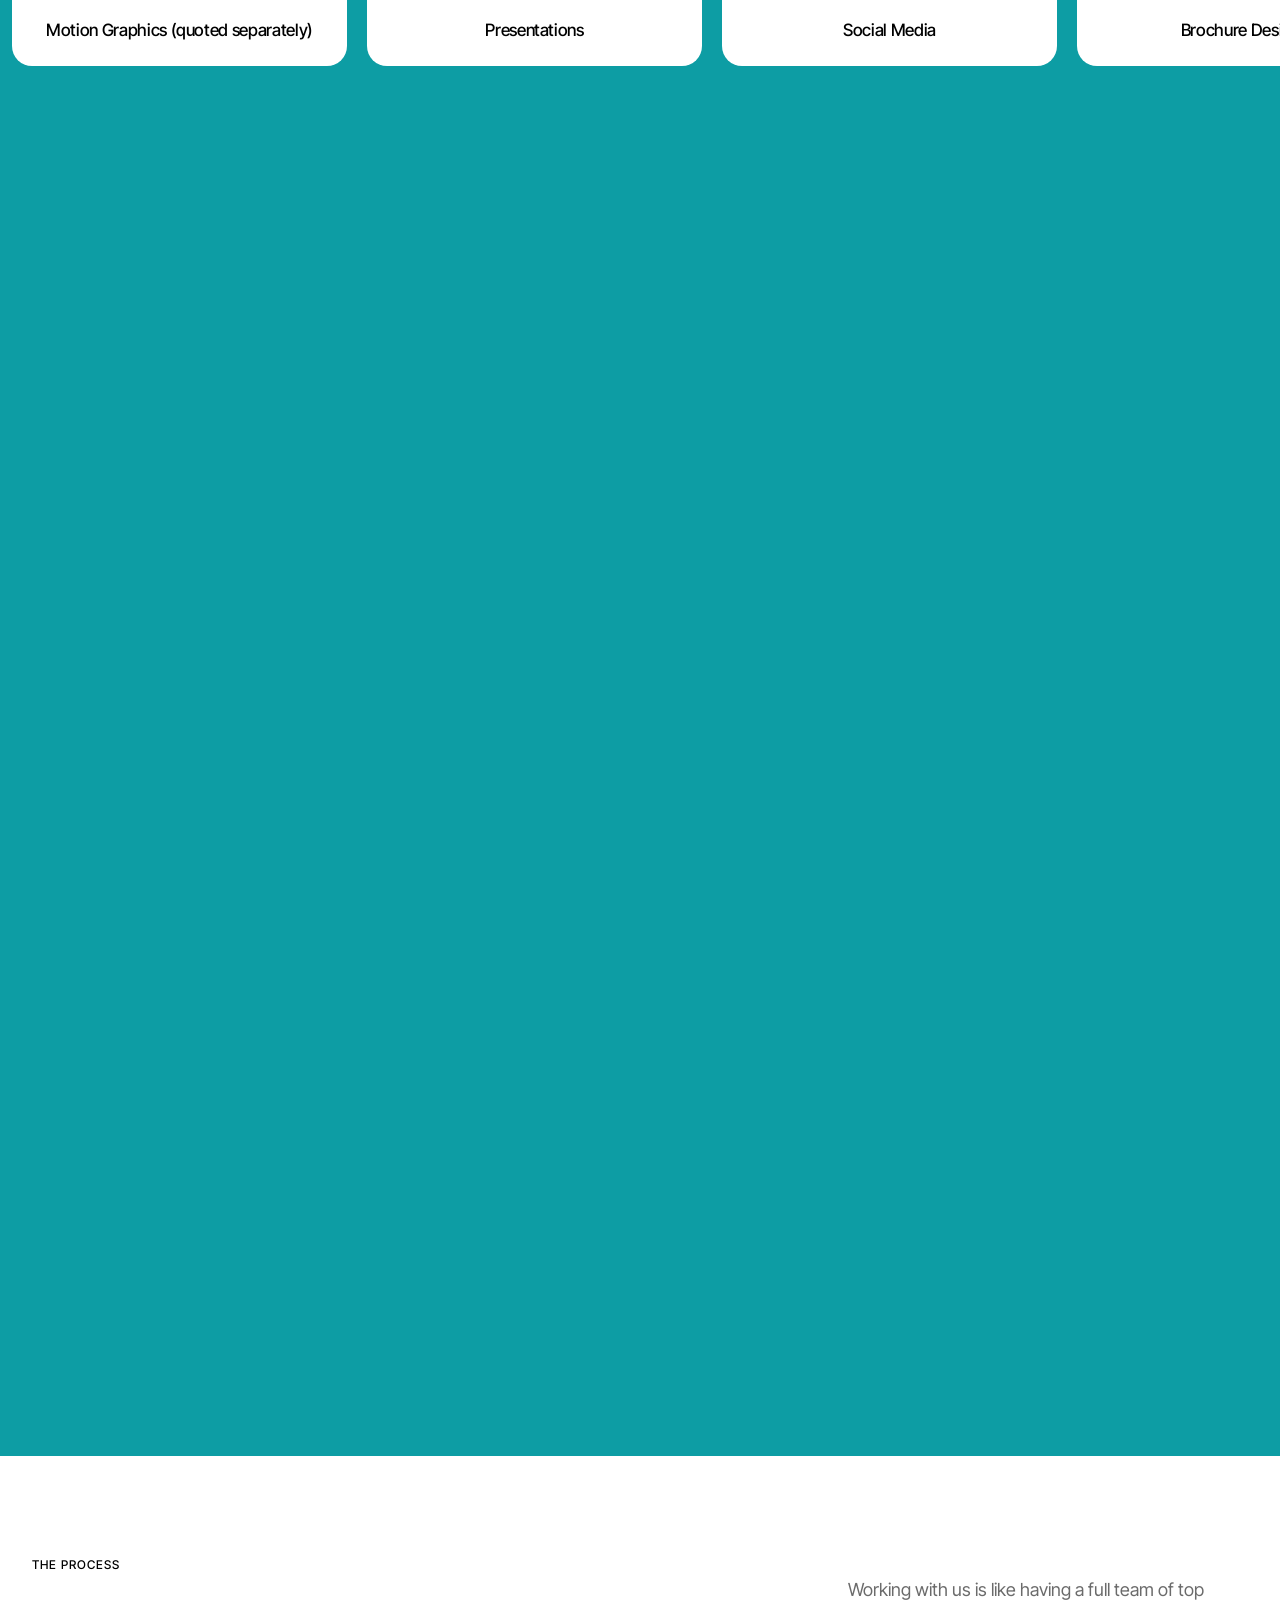
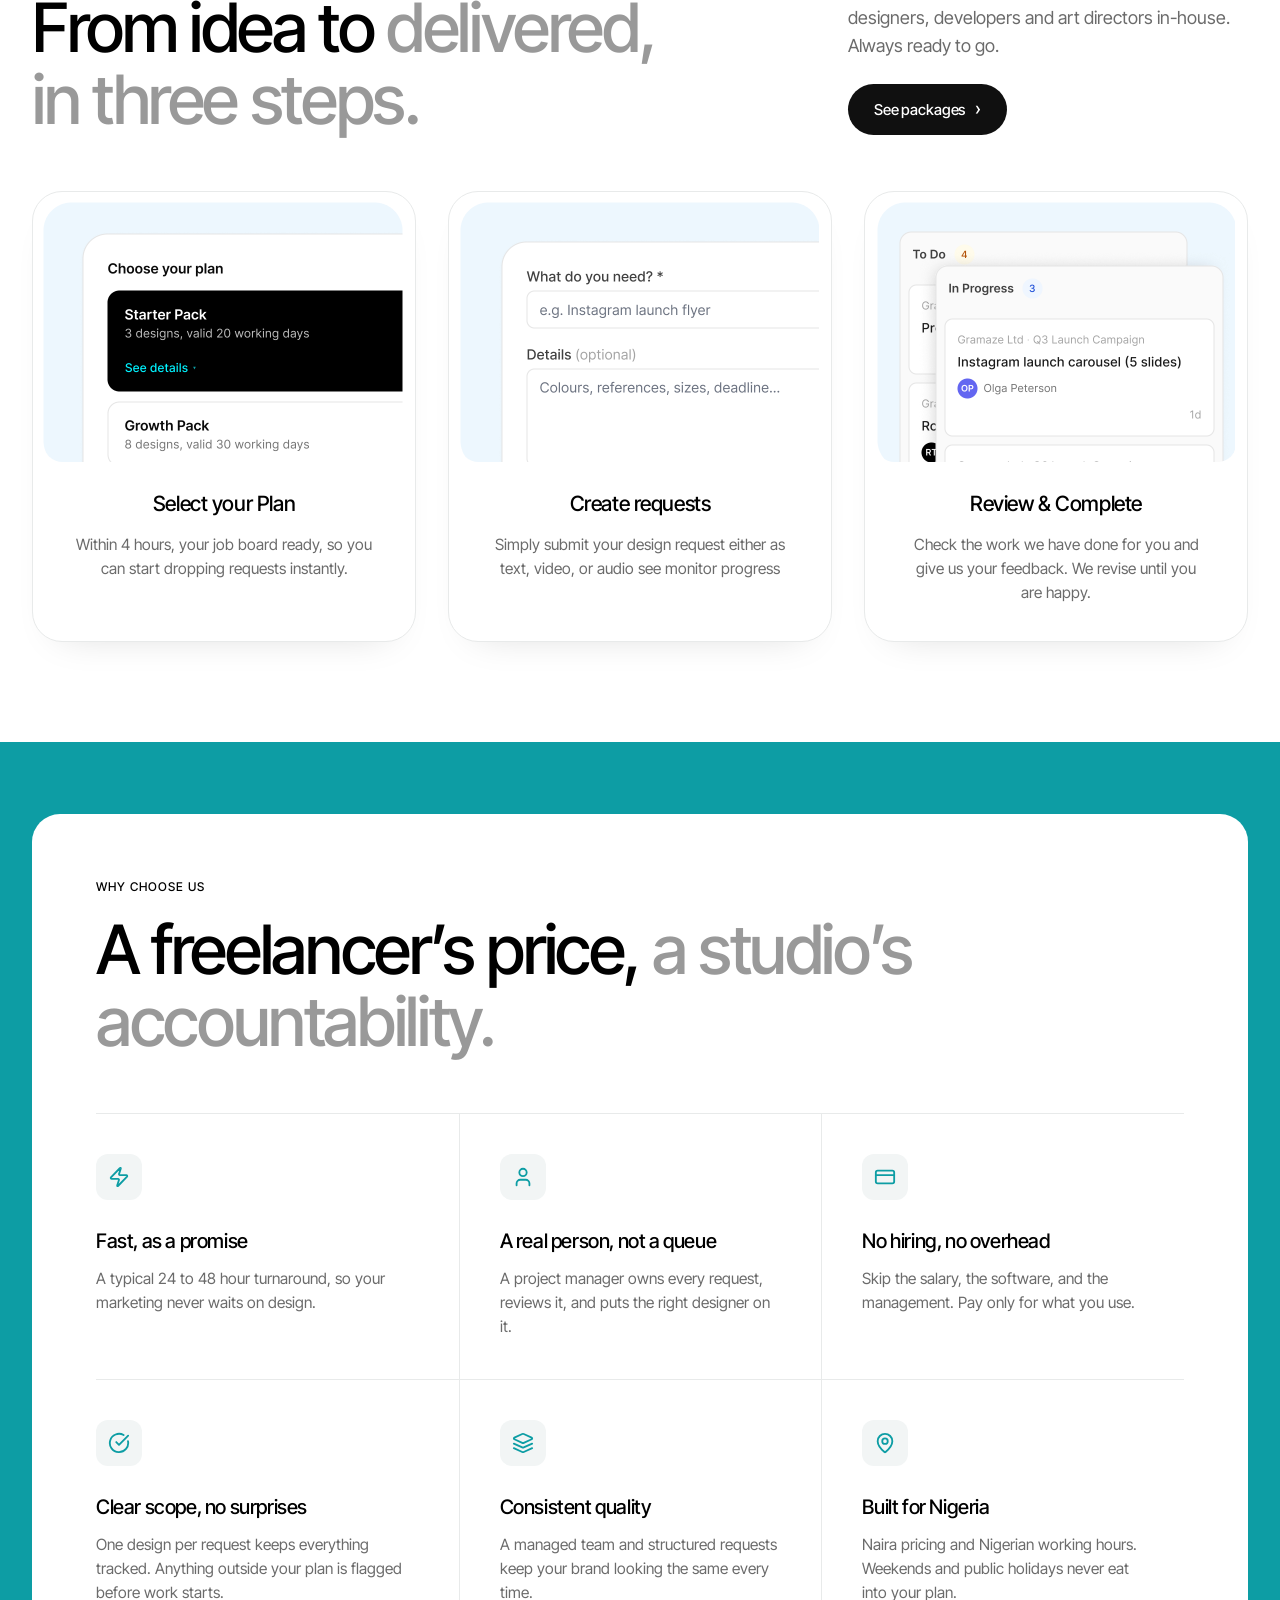
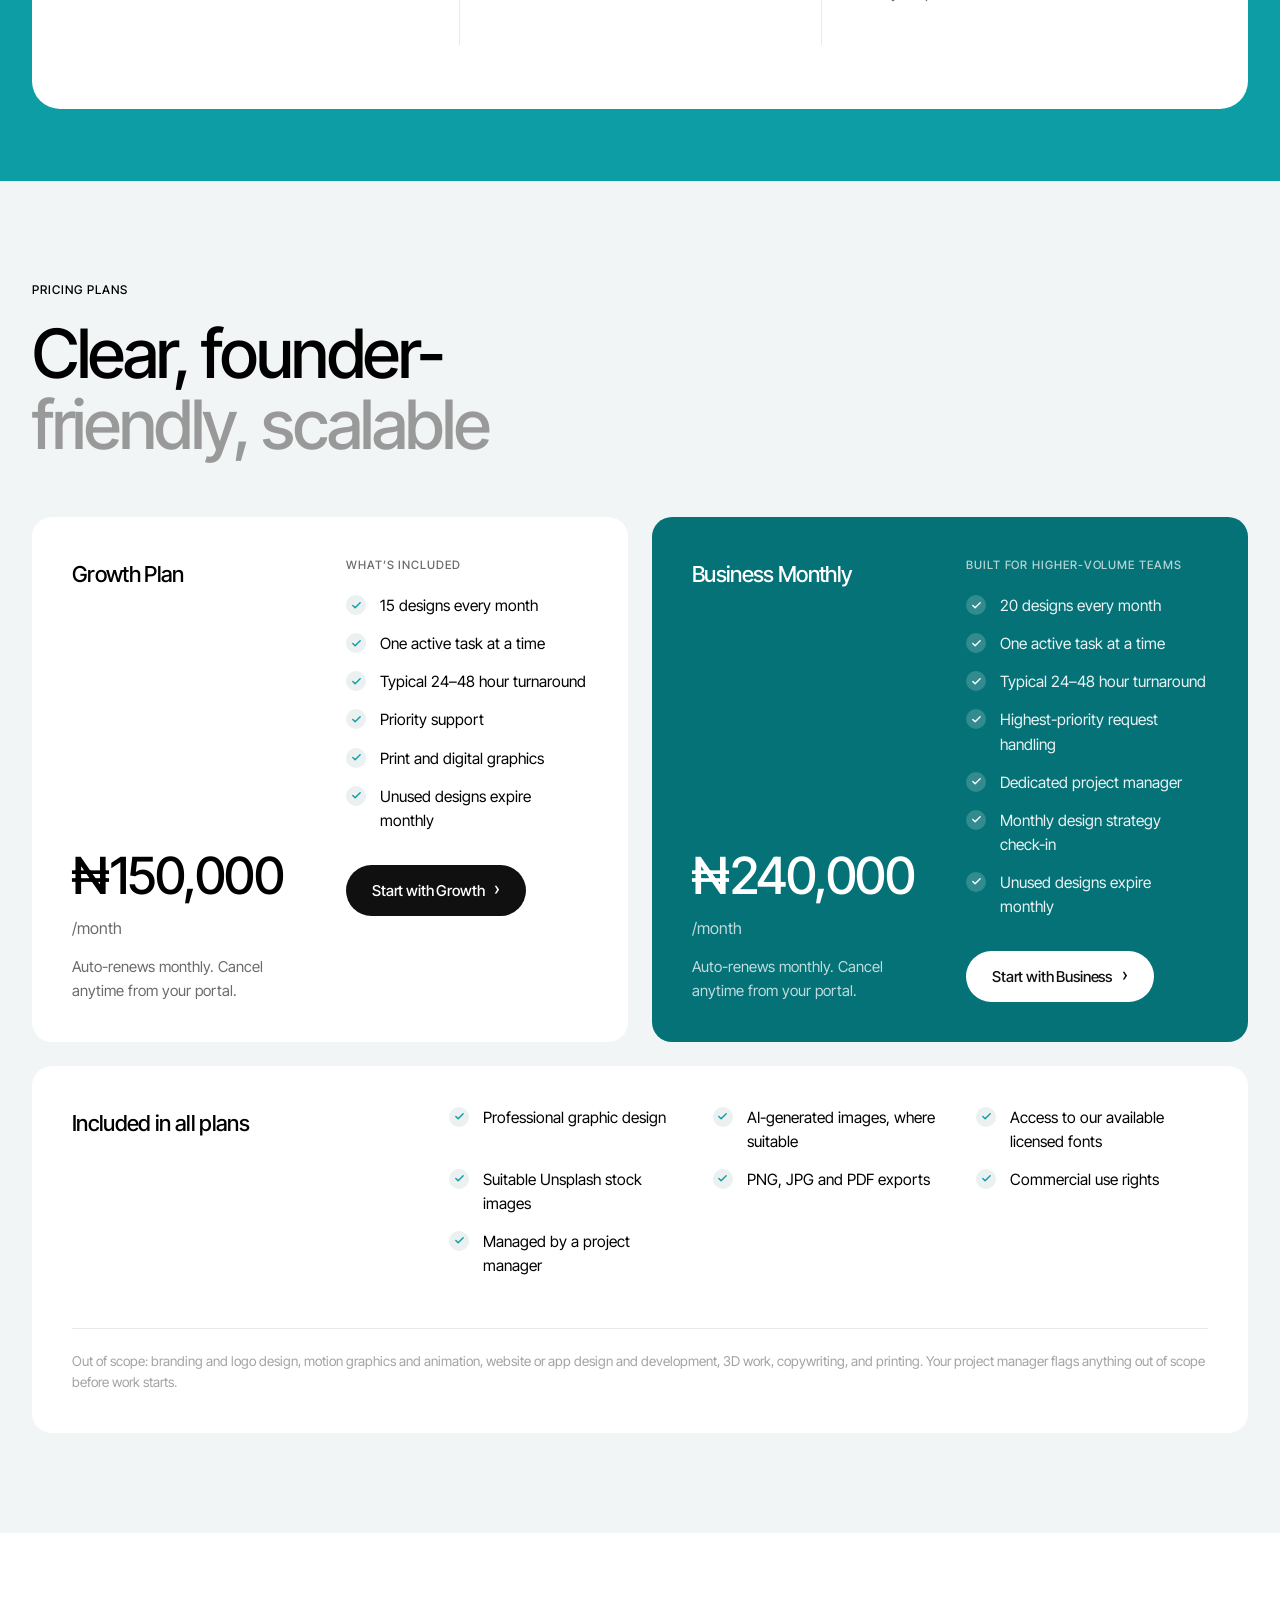
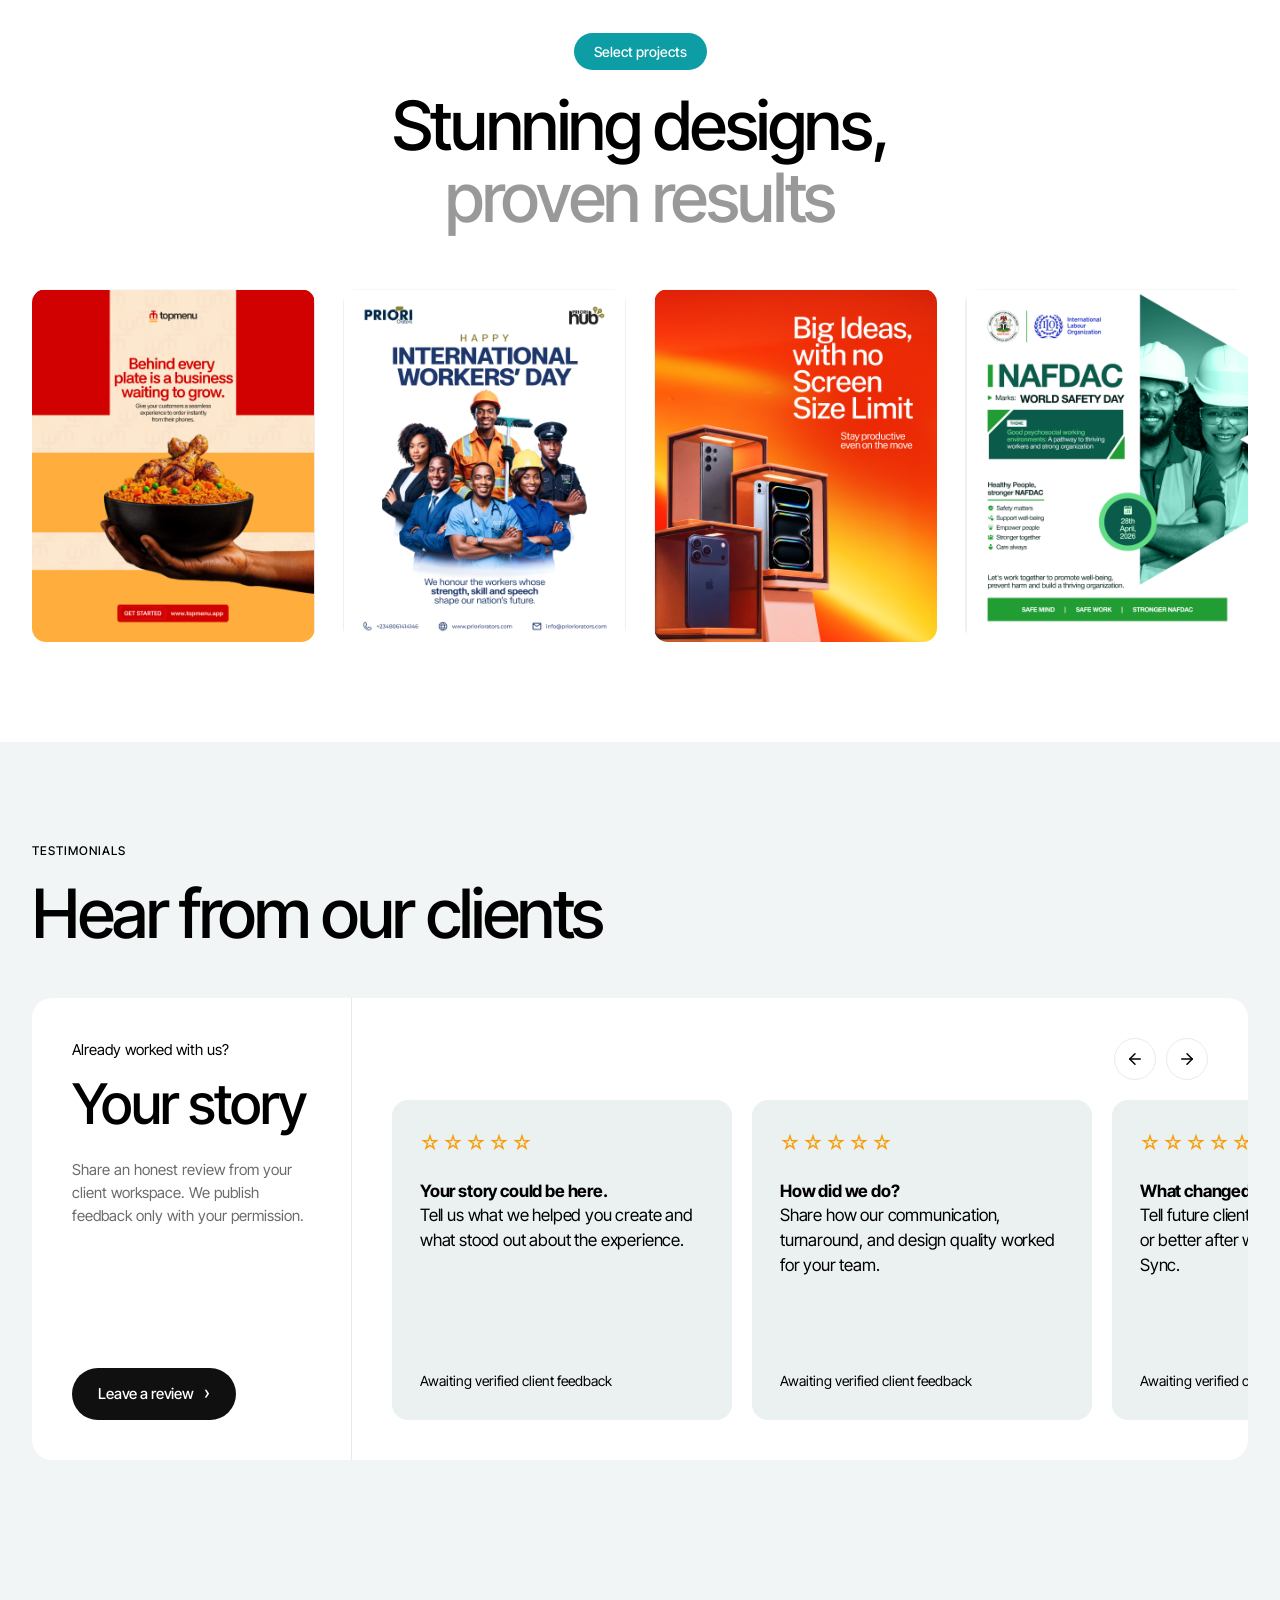
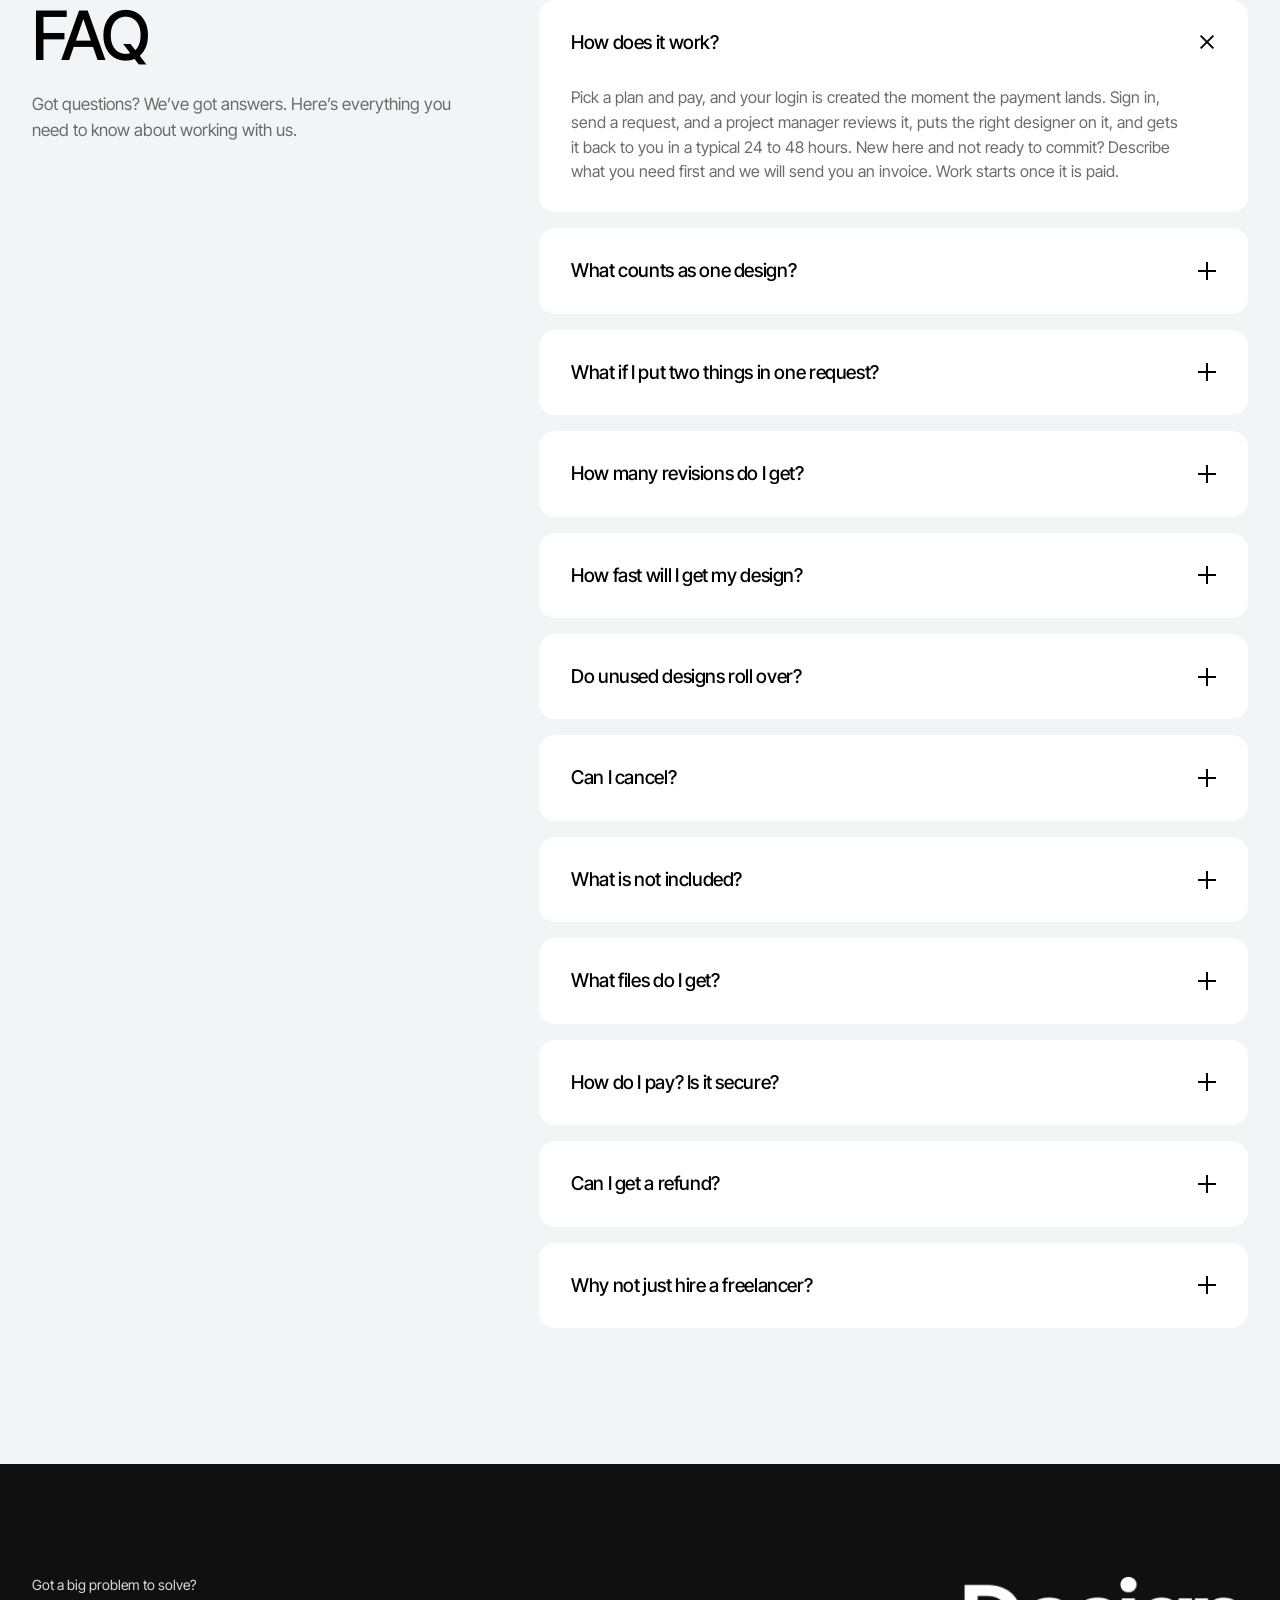
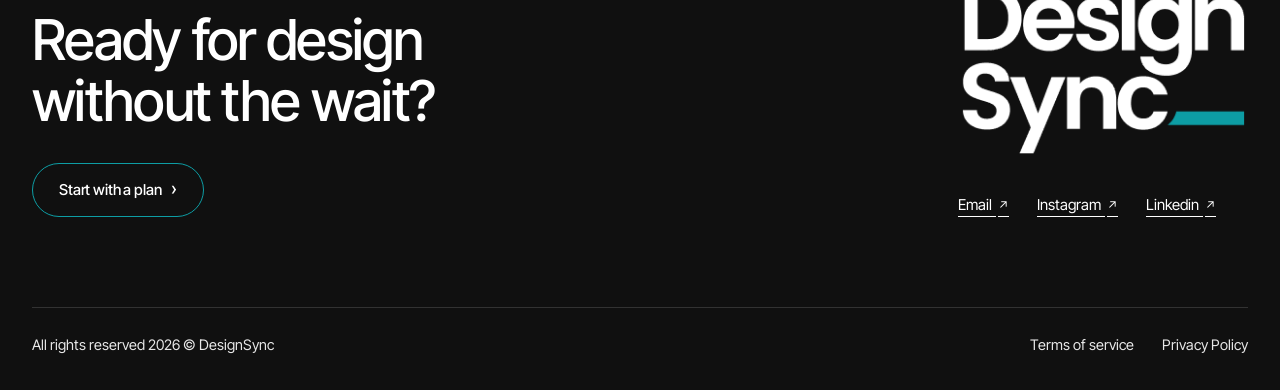
==== commit d36f8b6d: "Bust marketing JS cache after replacing Tawk with native chat. Co-authored-by: Cursor <cursoragent@c" ====
--- a/index.html
+++ b/index.html
@@ -490,6 +490,6 @@
     <span class="chat-unread" data-chat-unread hidden>1</span>
 </button>
 
-<script src="js/main.js?v=20260812e"></script>
+<script src="js/main.js?v=20260817a"></script>
 </body>
 </html>
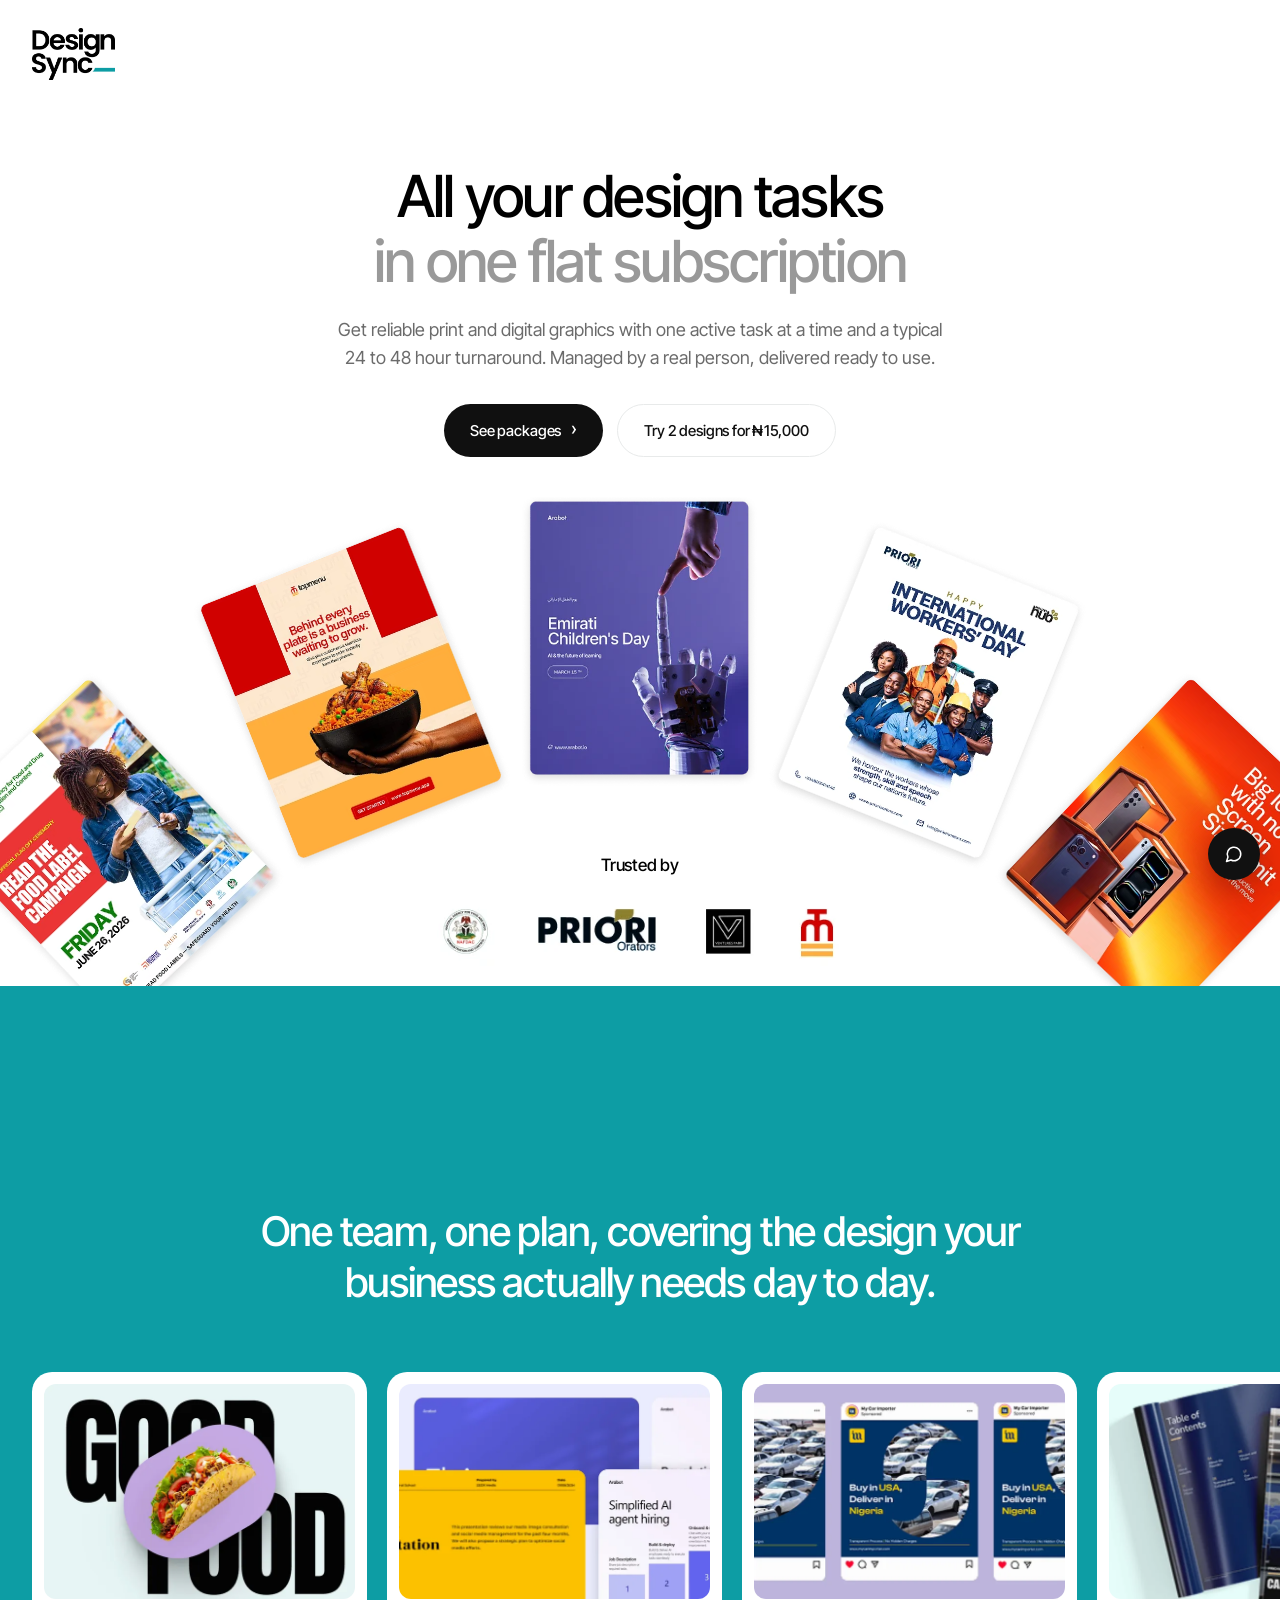
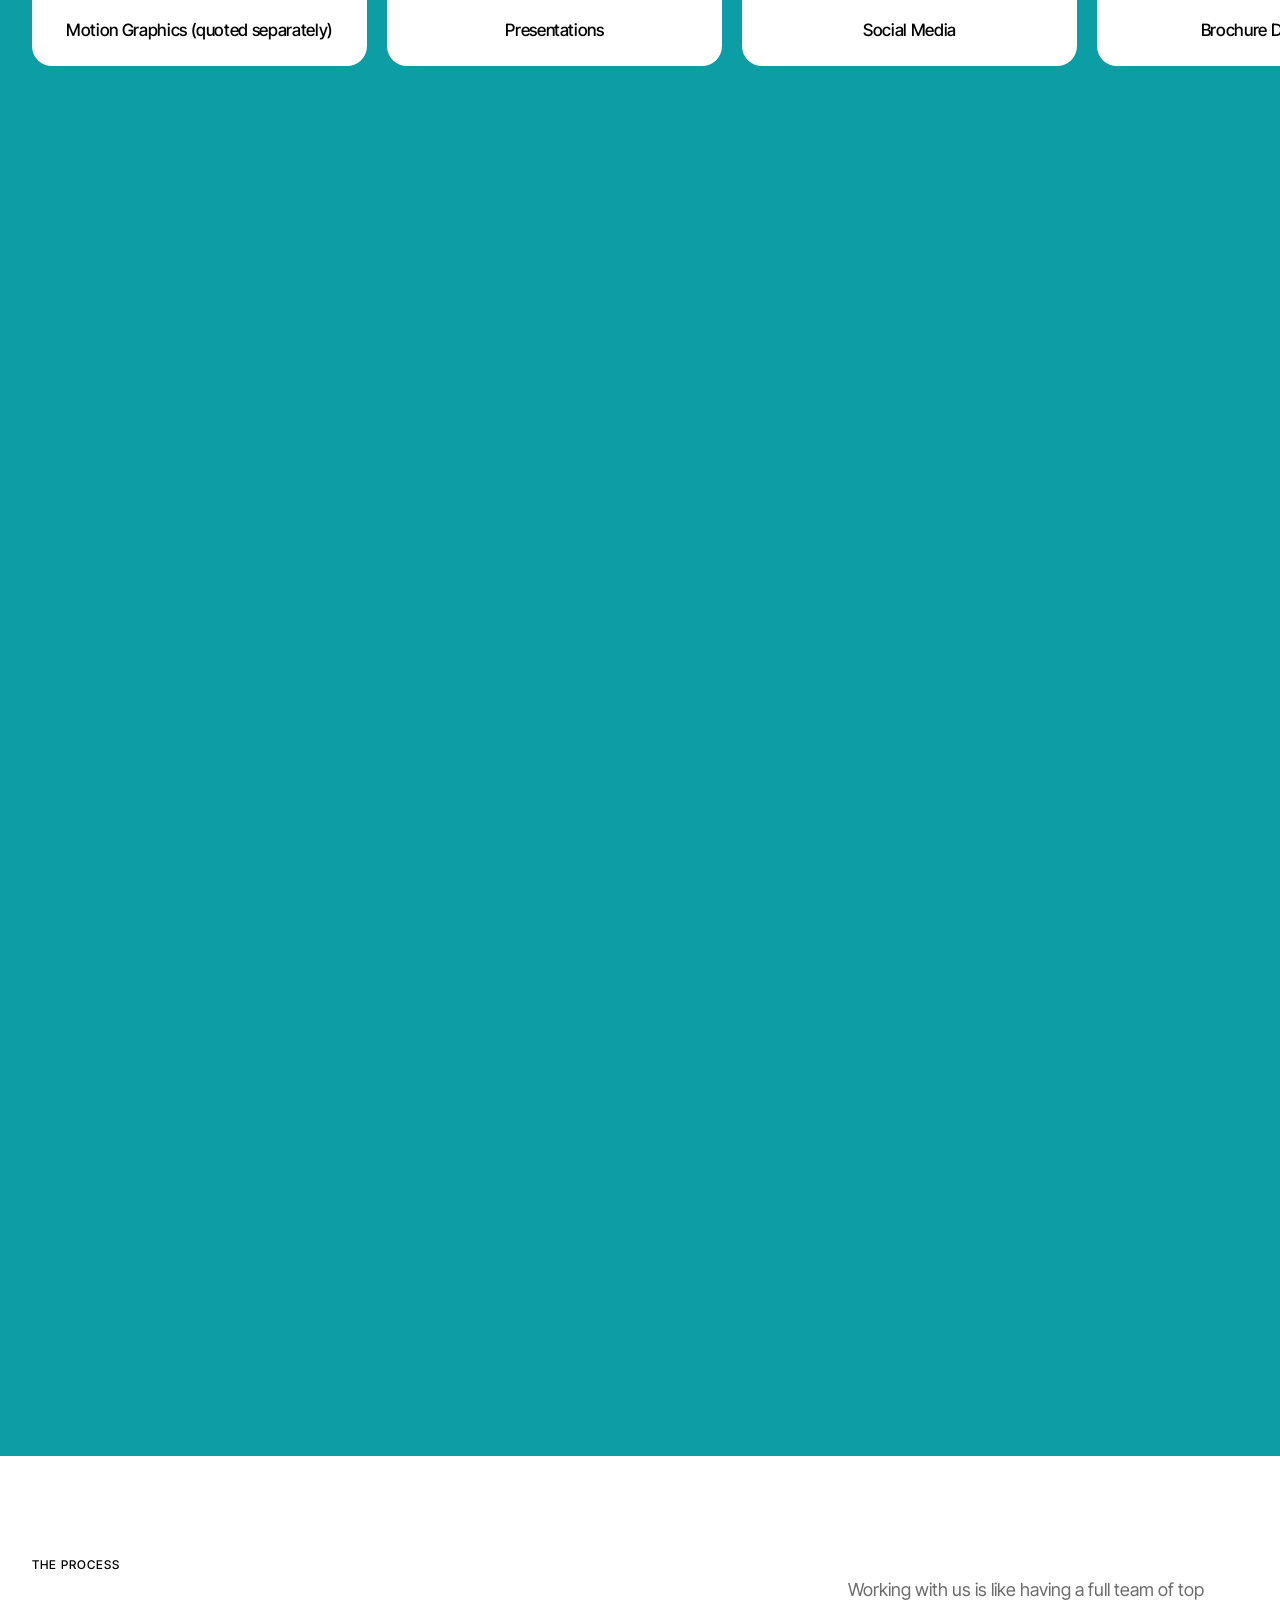
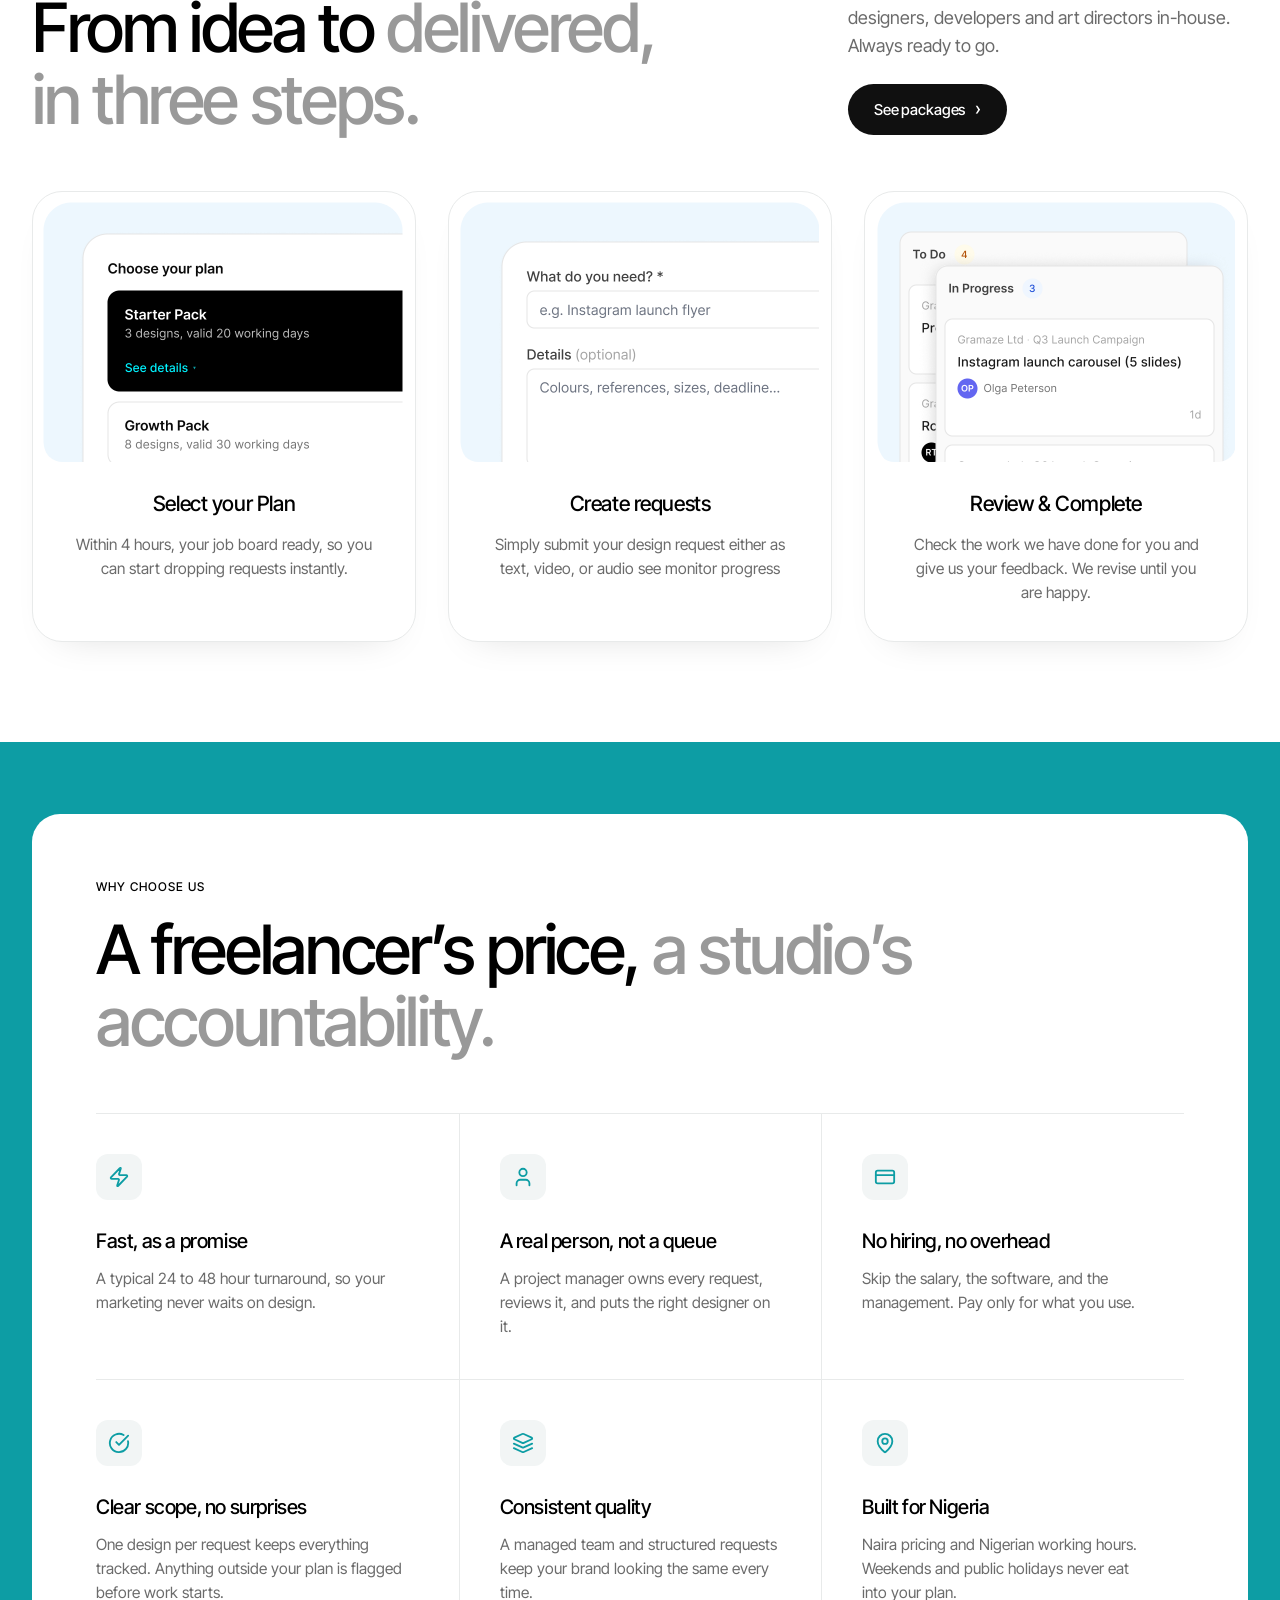
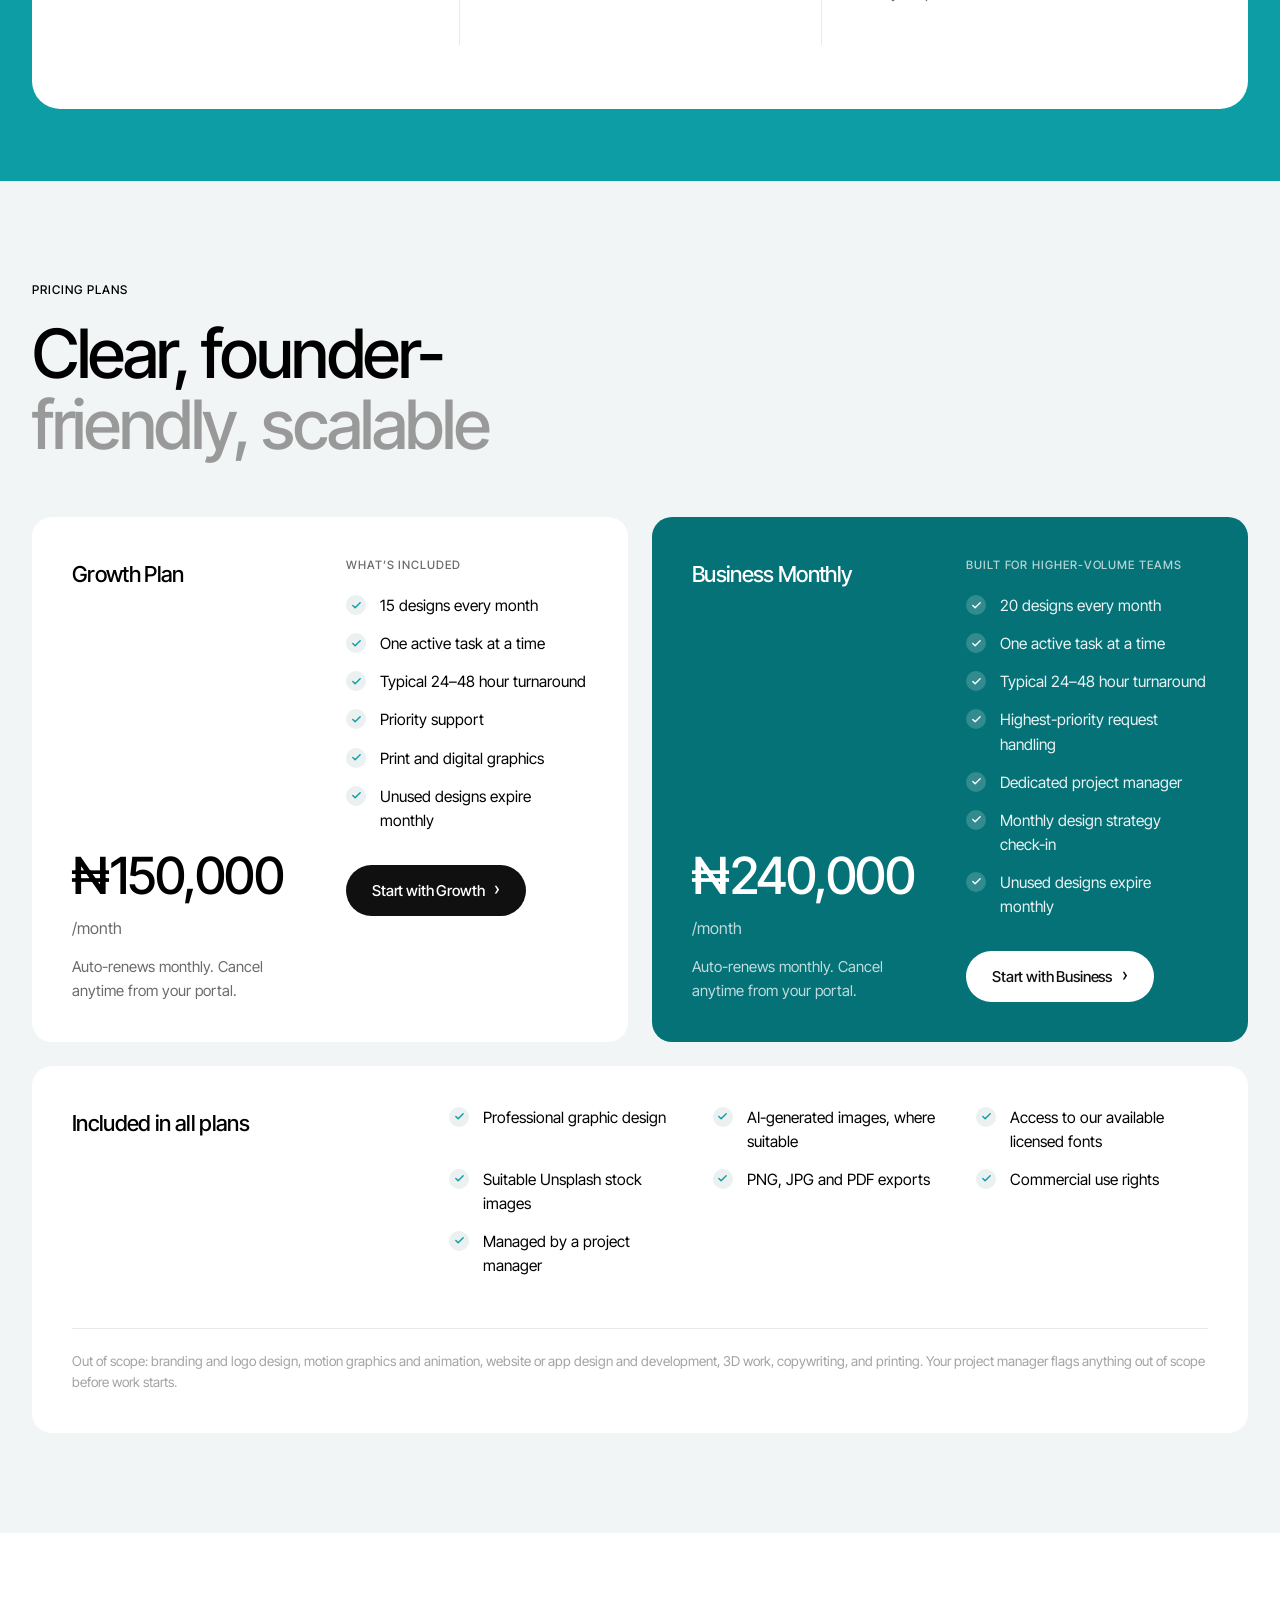
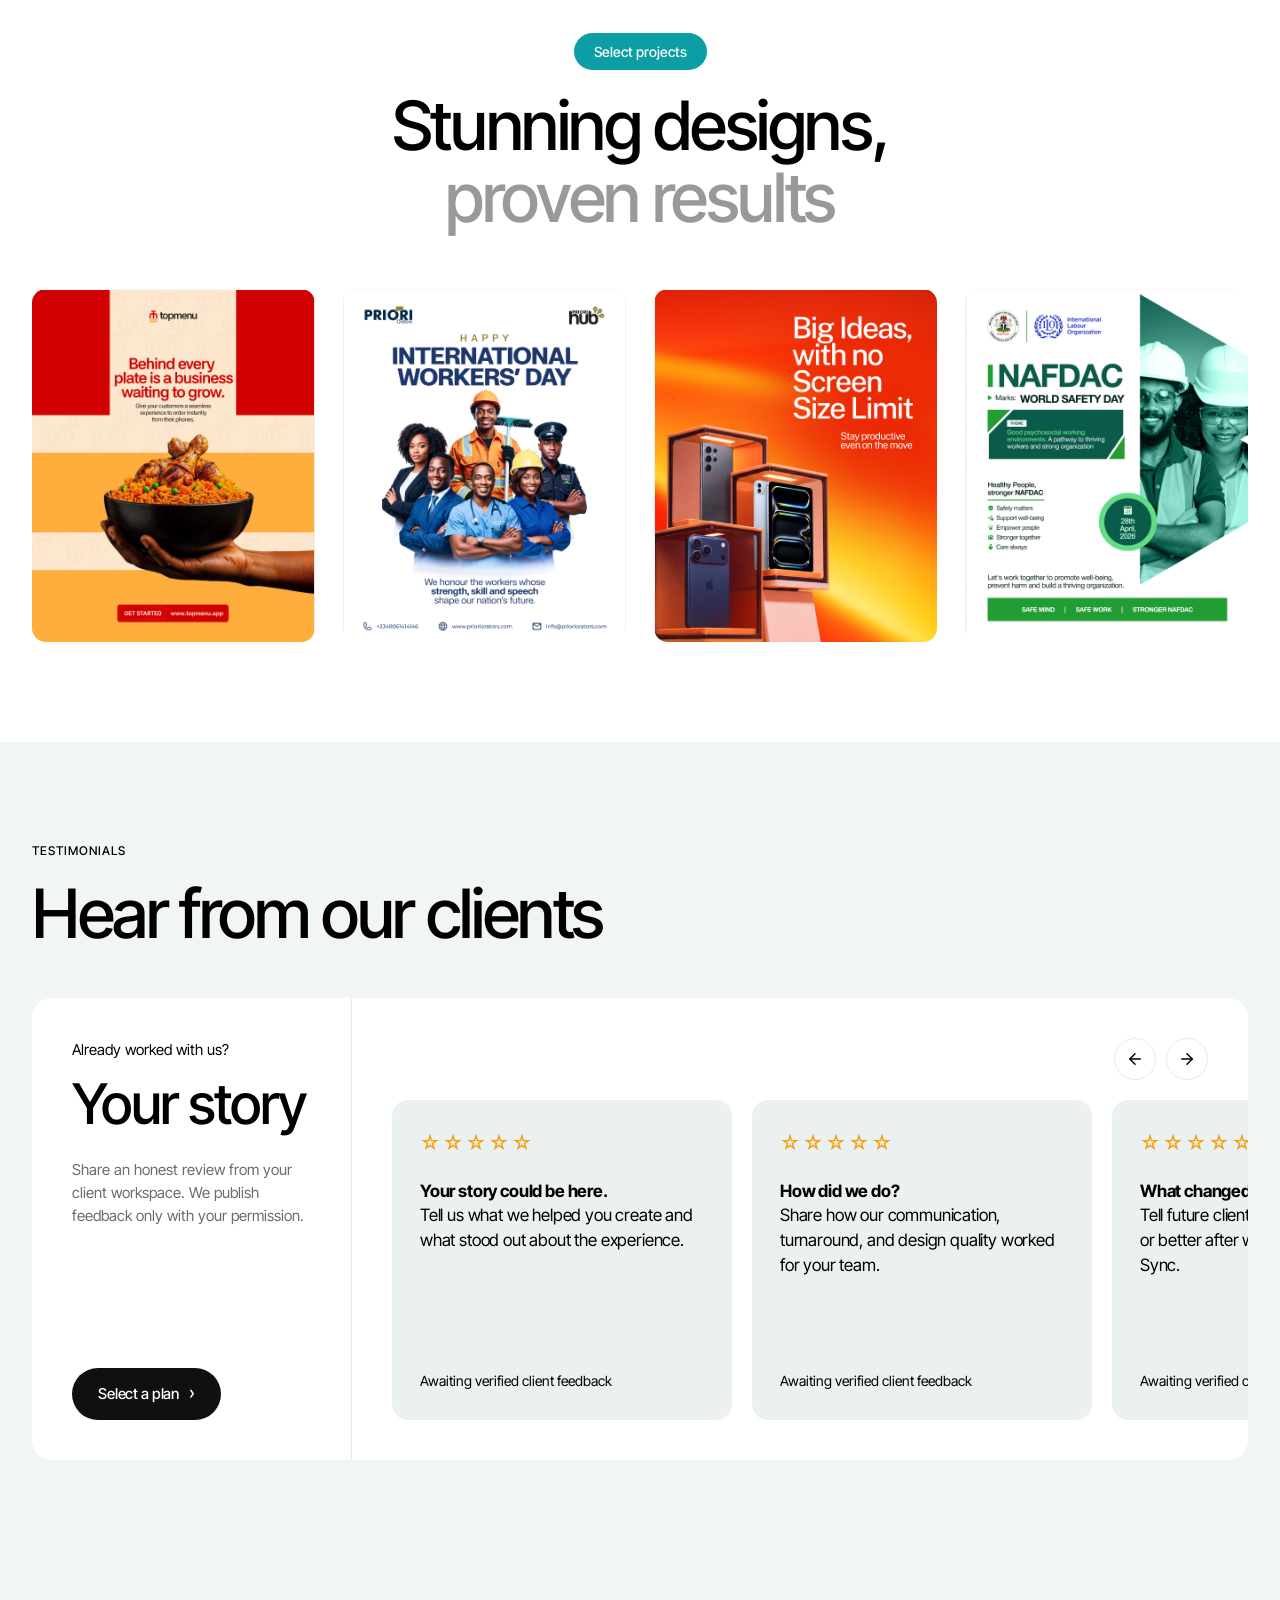
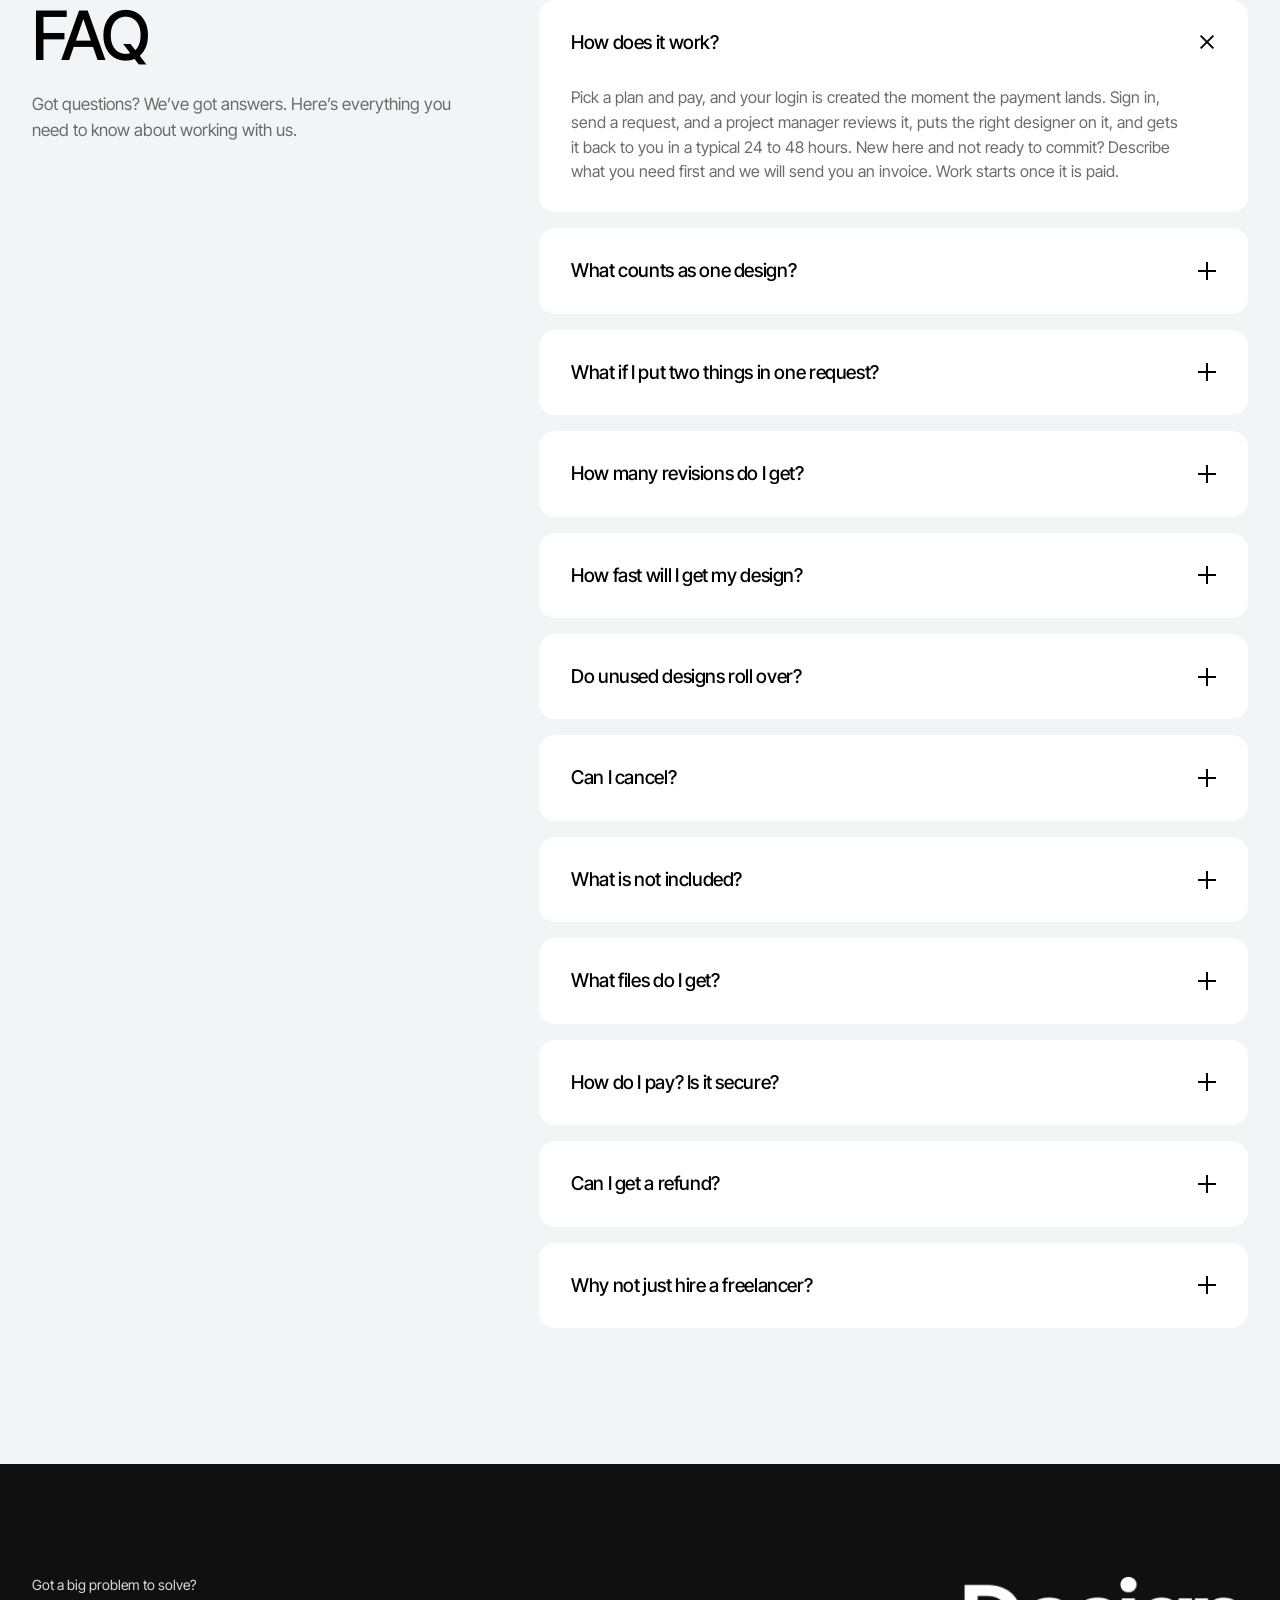
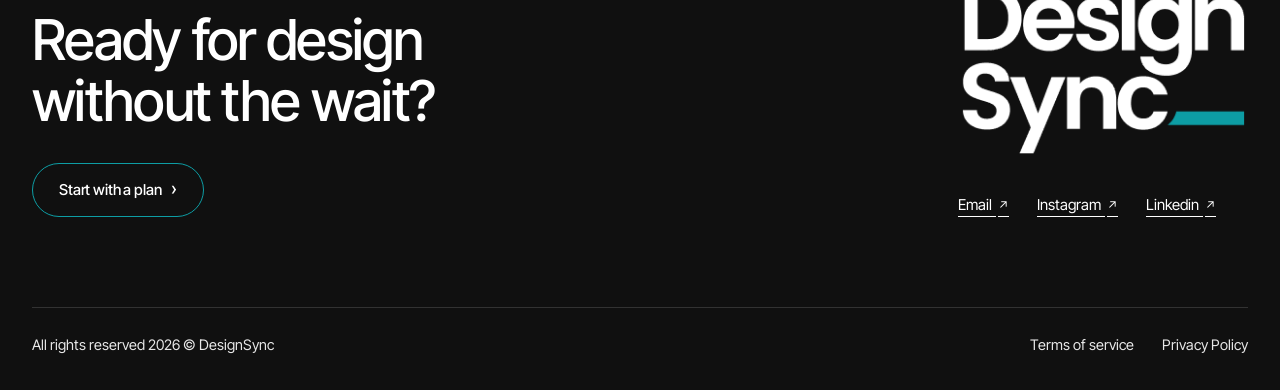
==== commit 05a346f7: "Point the testimonials CTA at plan selection. Co-authored-by: Cursor <cursoragent@cursor.com>" ====
--- a/index.html
+++ b/index.html
@@ -353,7 +353,7 @@
                 <p class="stat-label">Already worked with us?</p>
                 <p class="stat-number">Your story</p>
                 <p class="stat-body">Share an honest review from your client workspace. We publish feedback only with your permission.</p>
-                <a href="https://app.trydesignsync.com/feedback" class="btn btn-dark">Leave a review <span class="chev">&rsaquo;</span></a>
+                <a href="https://app.trydesignsync.com/start" class="btn btn-dark">Select a plan <span class="chev">&rsaquo;</span></a>
             </div>
             <div class="testi-carousel-wrap">
                 <div class="testi-arrows">
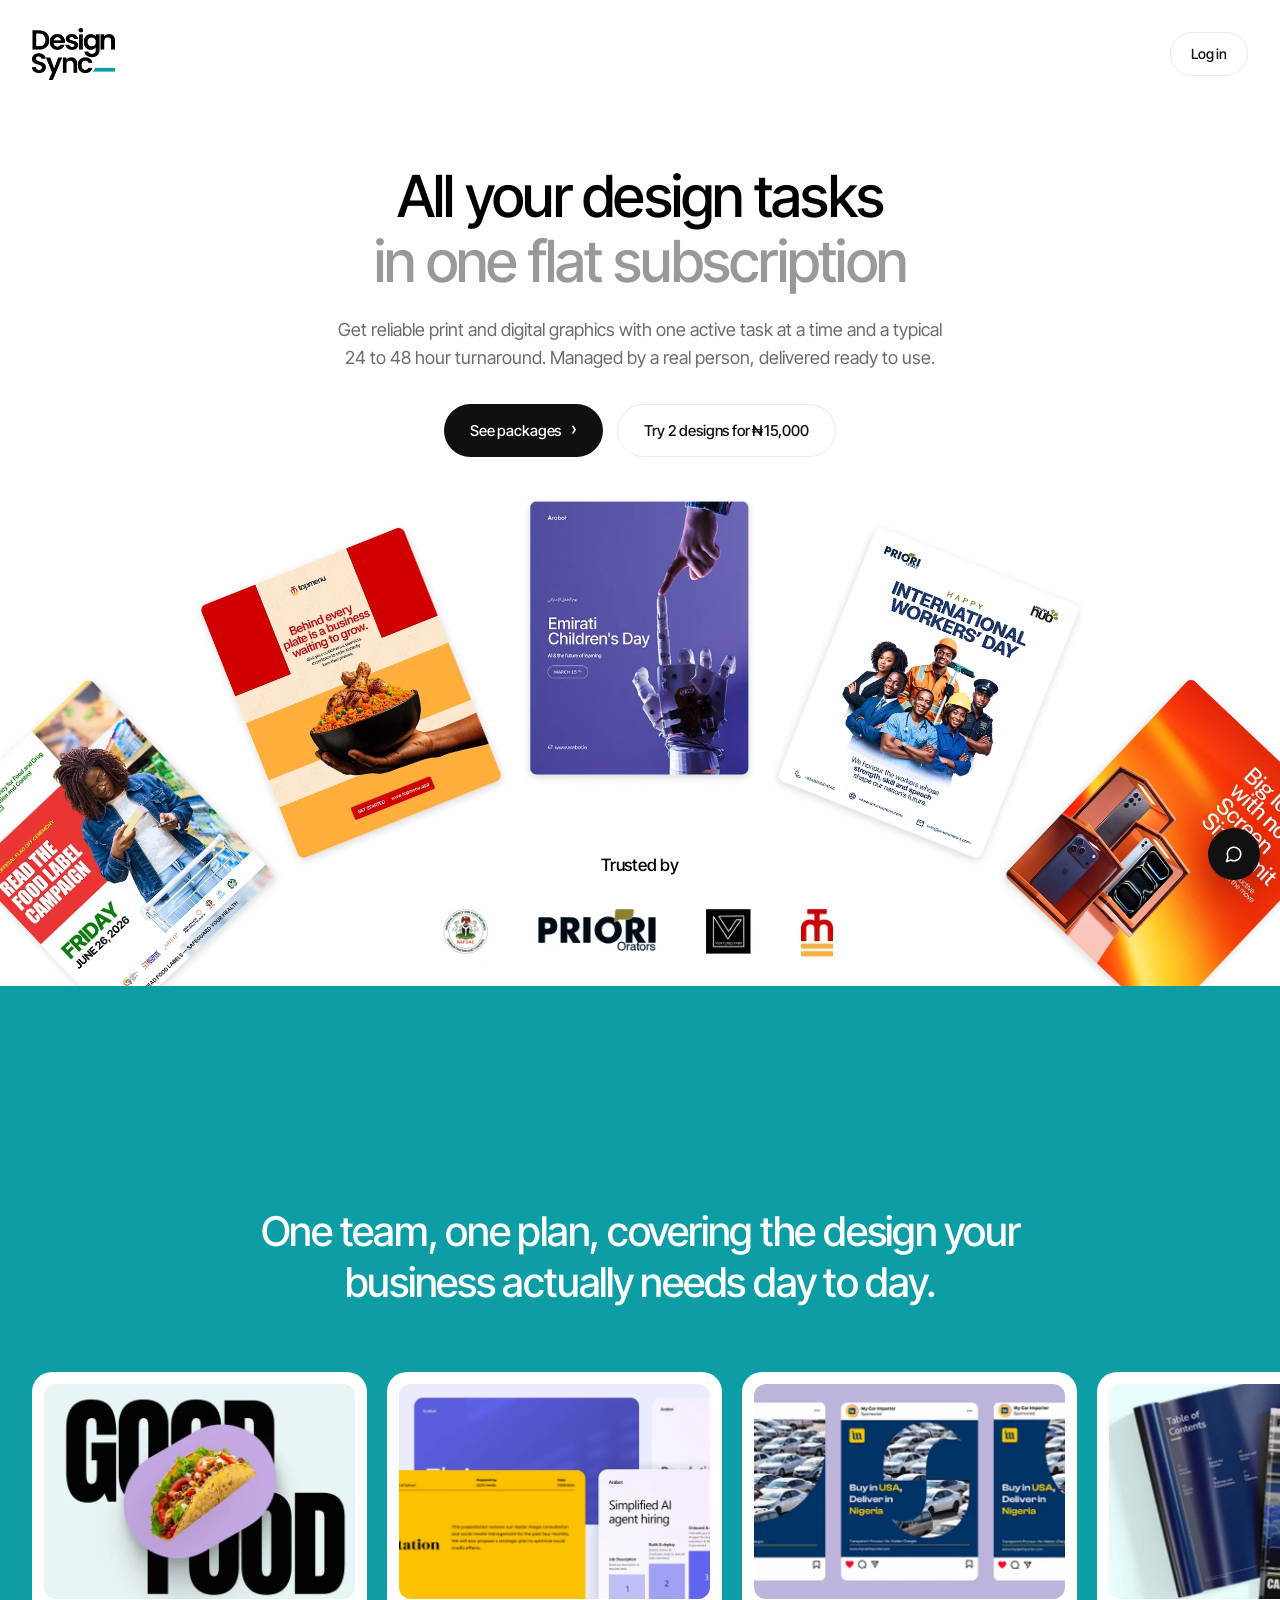
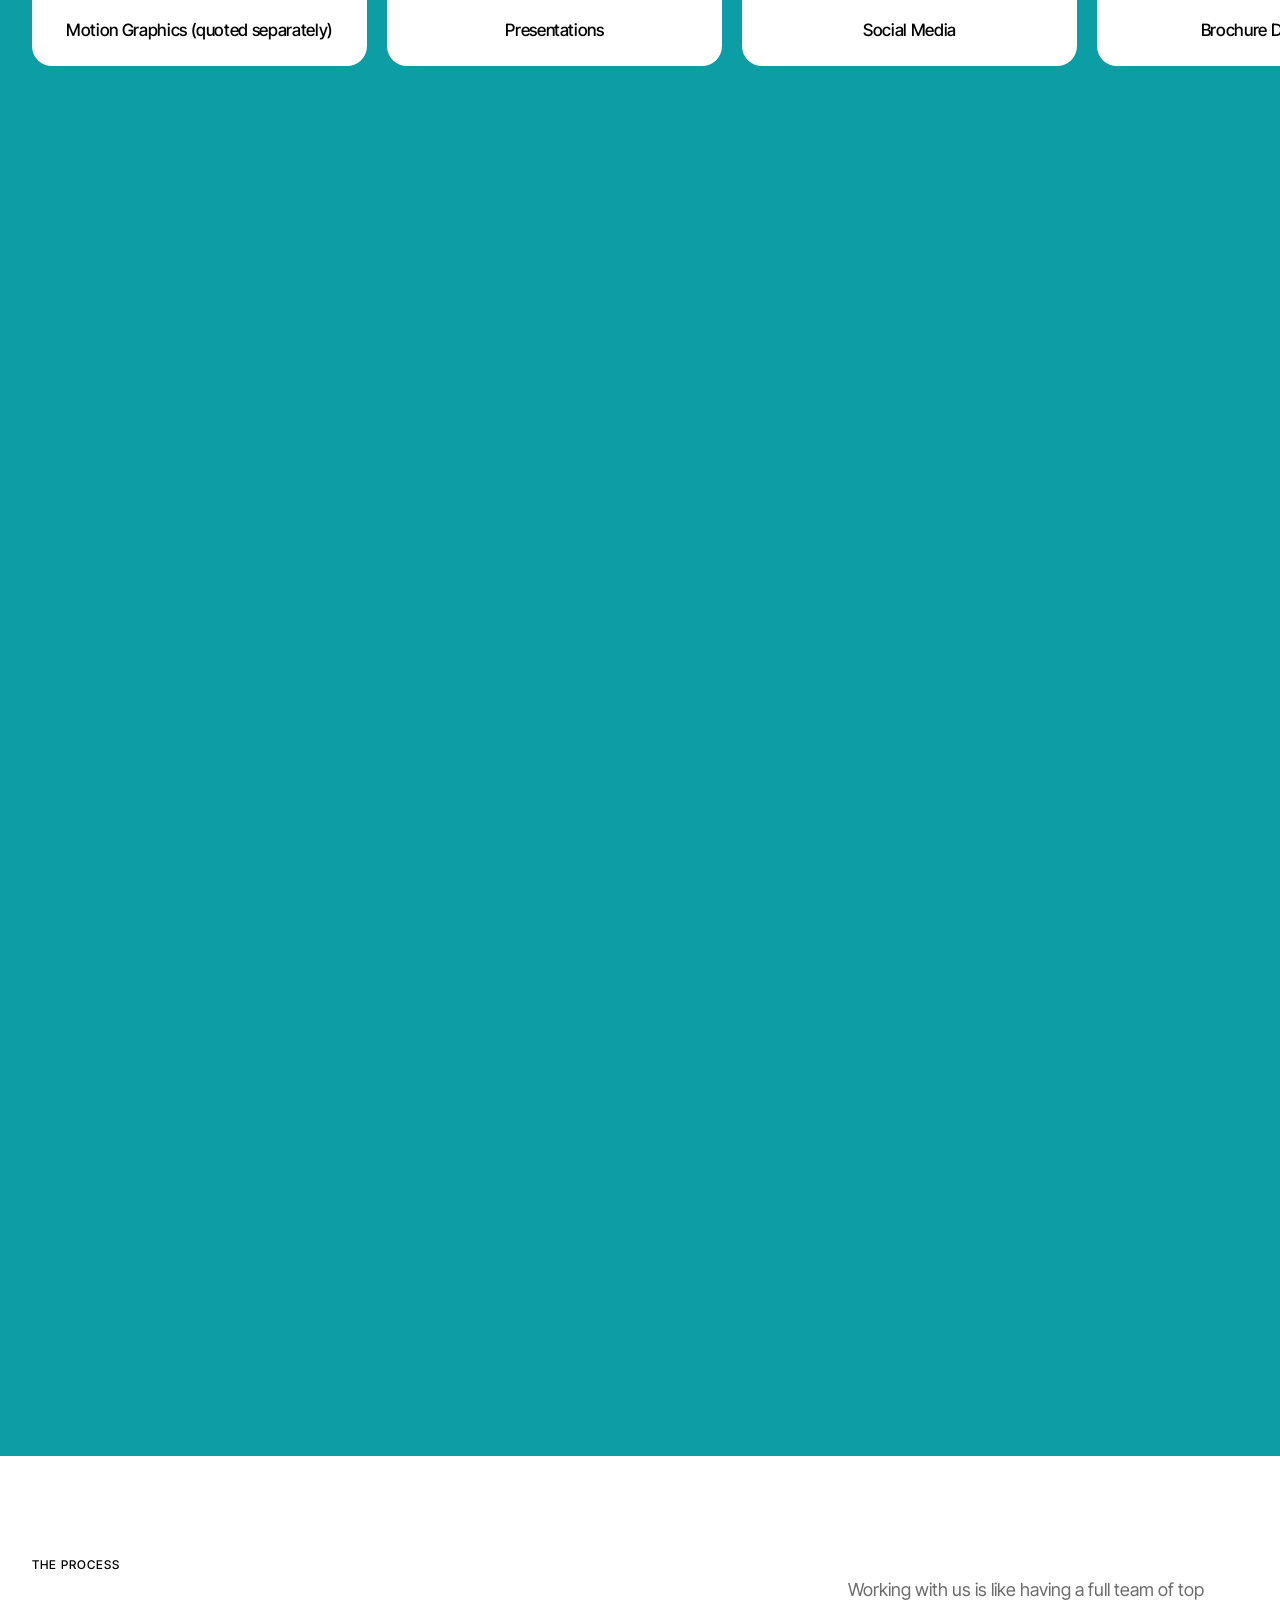
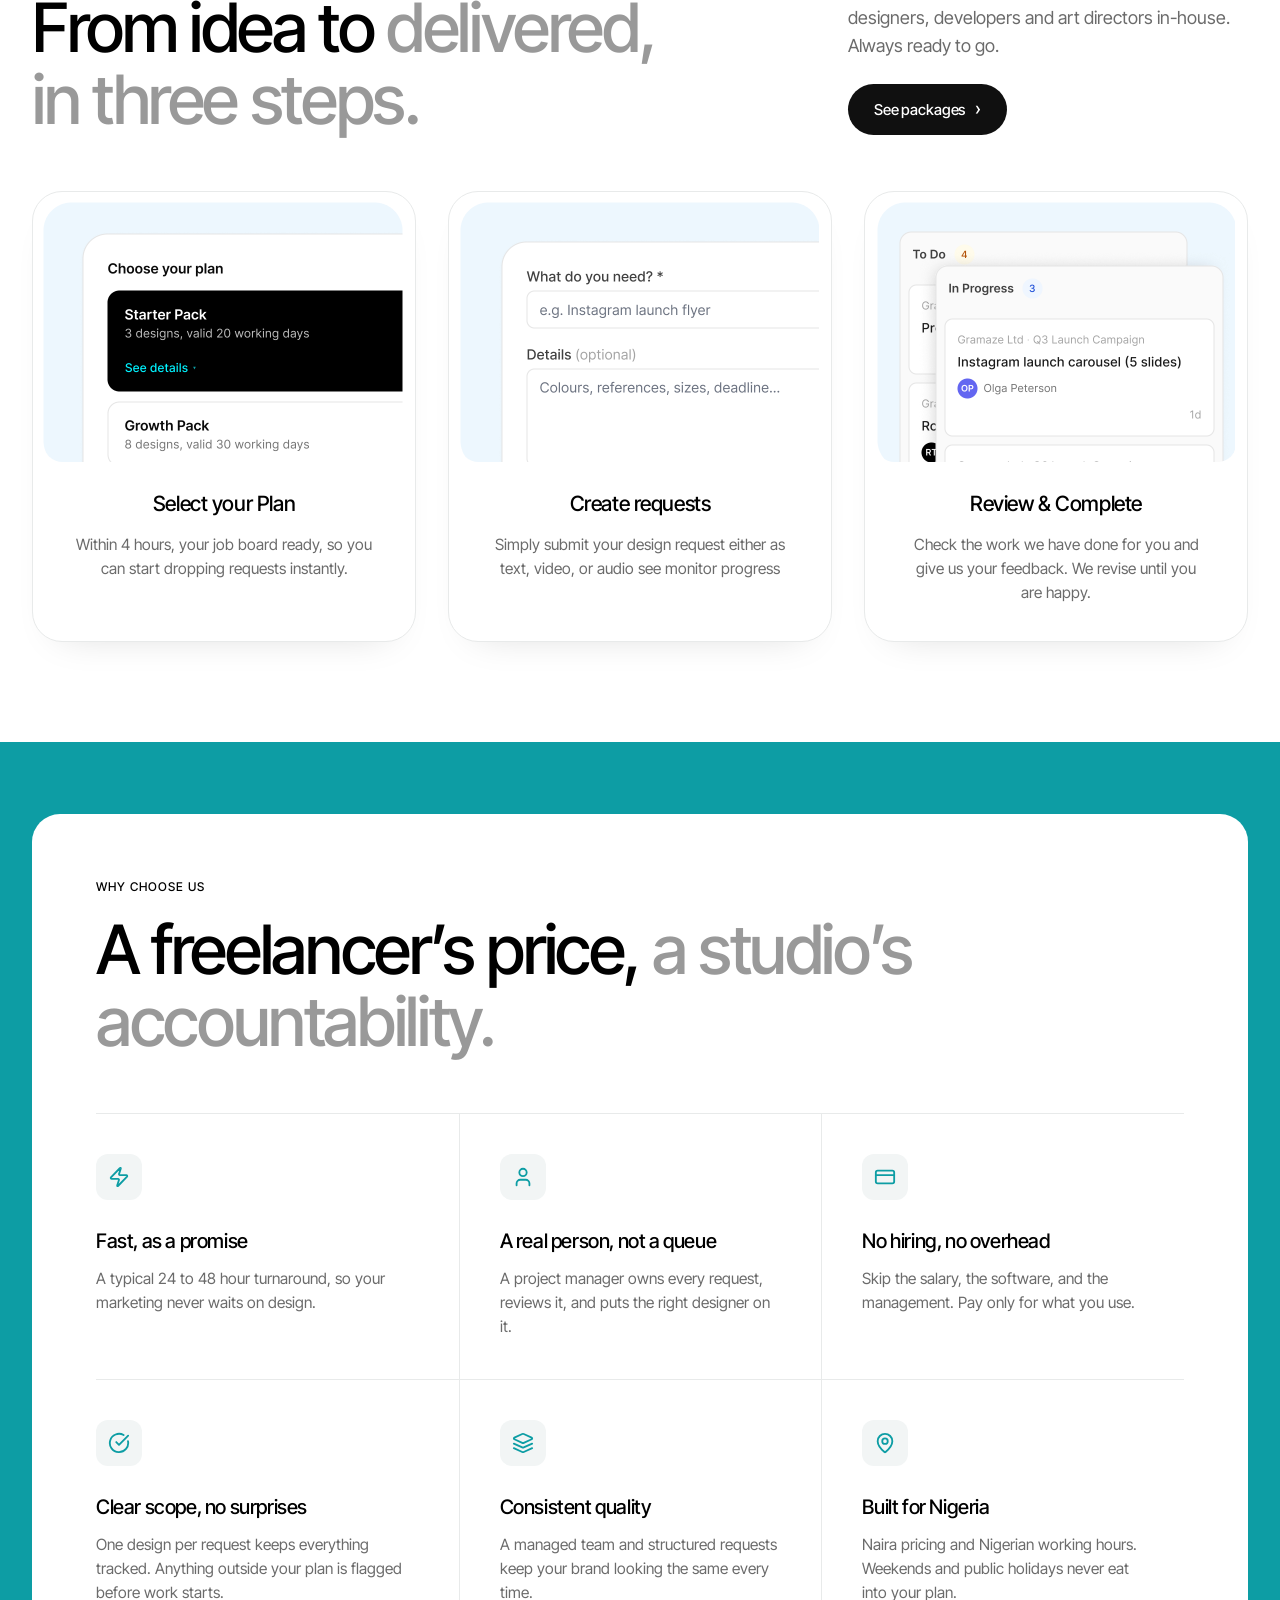
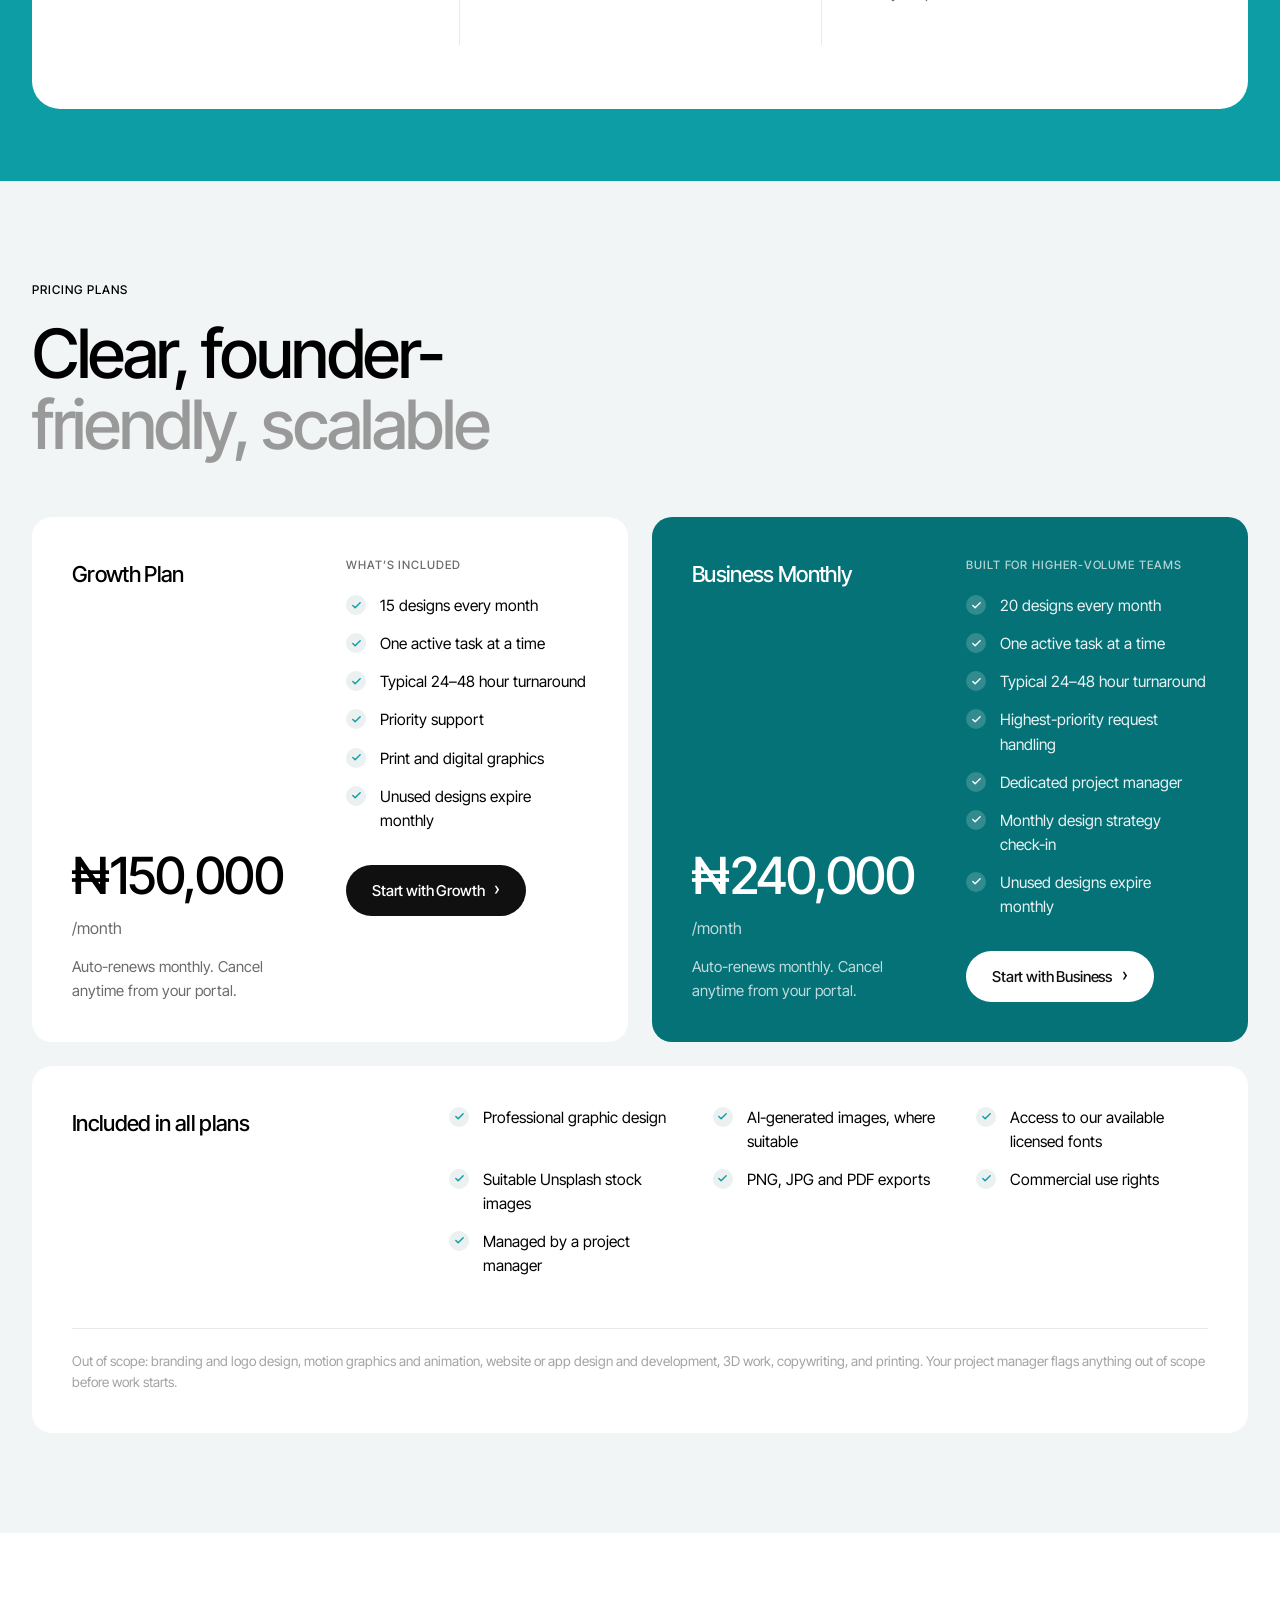
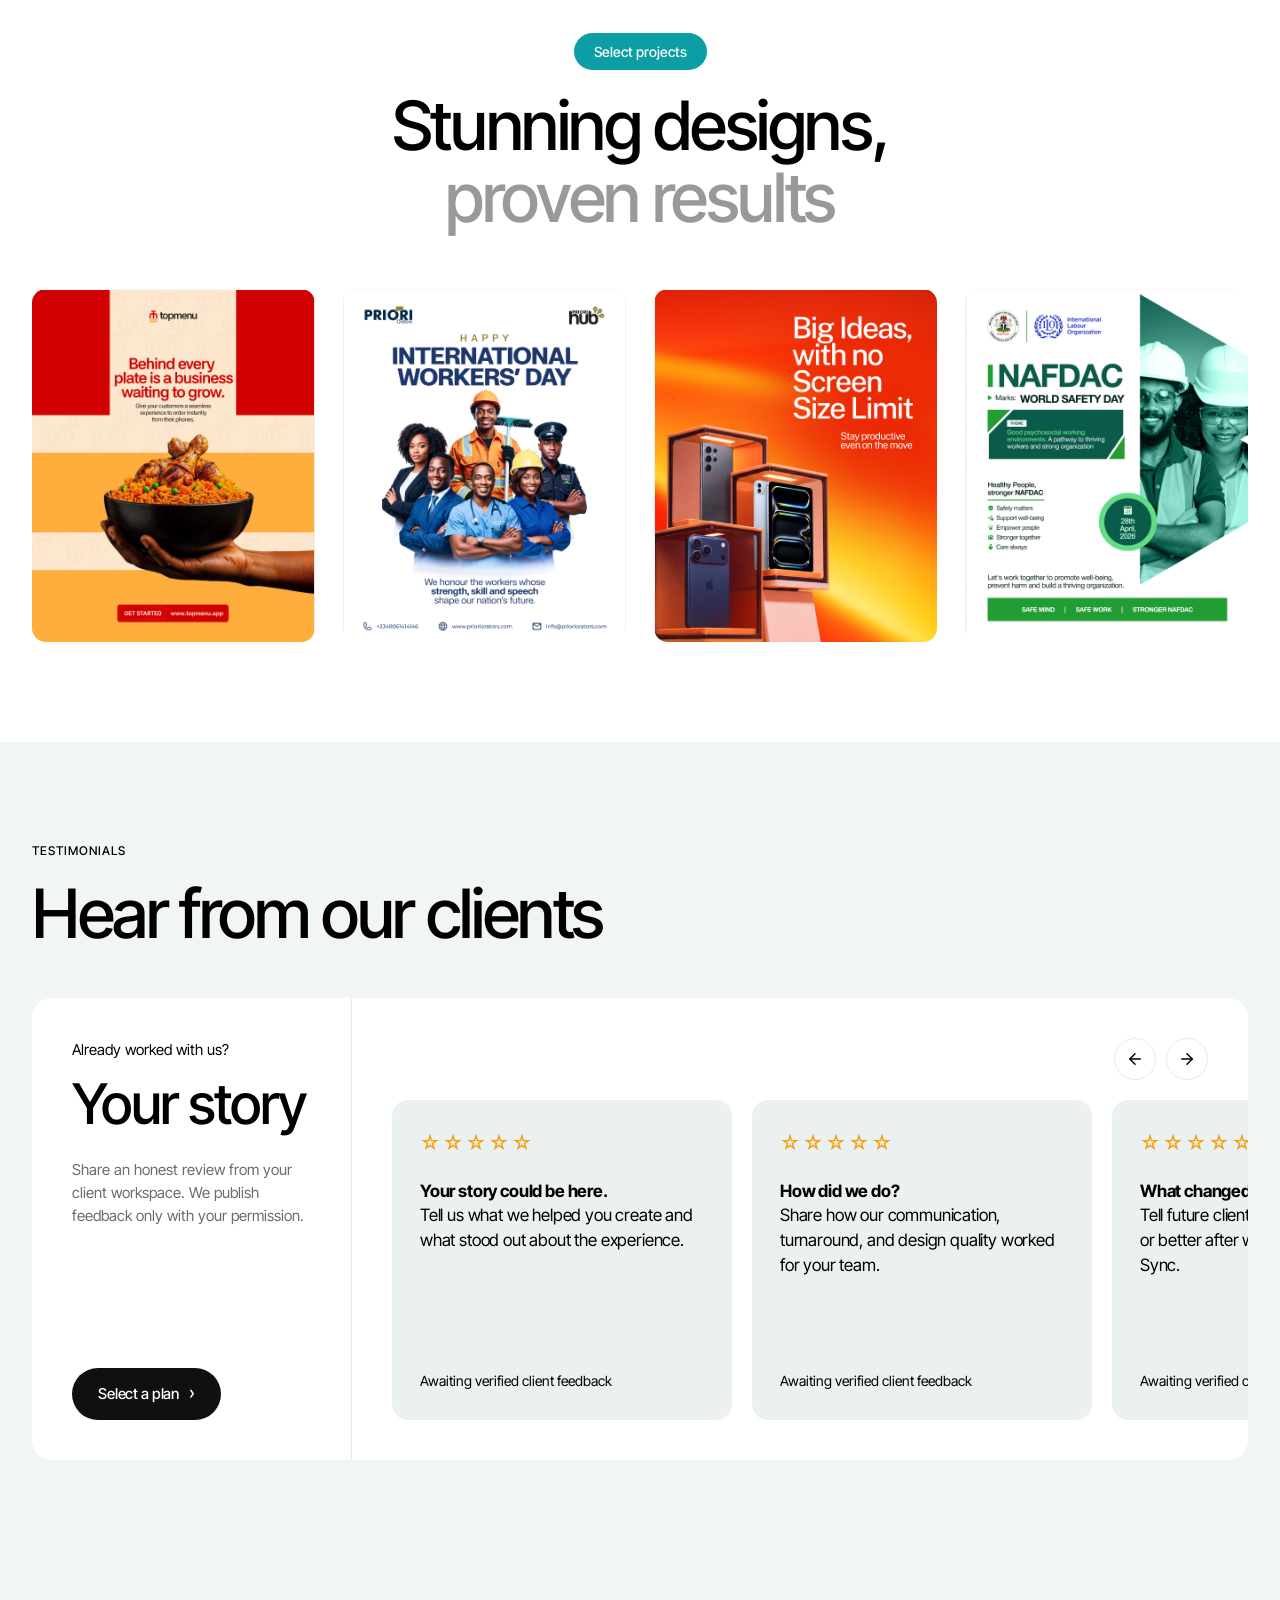
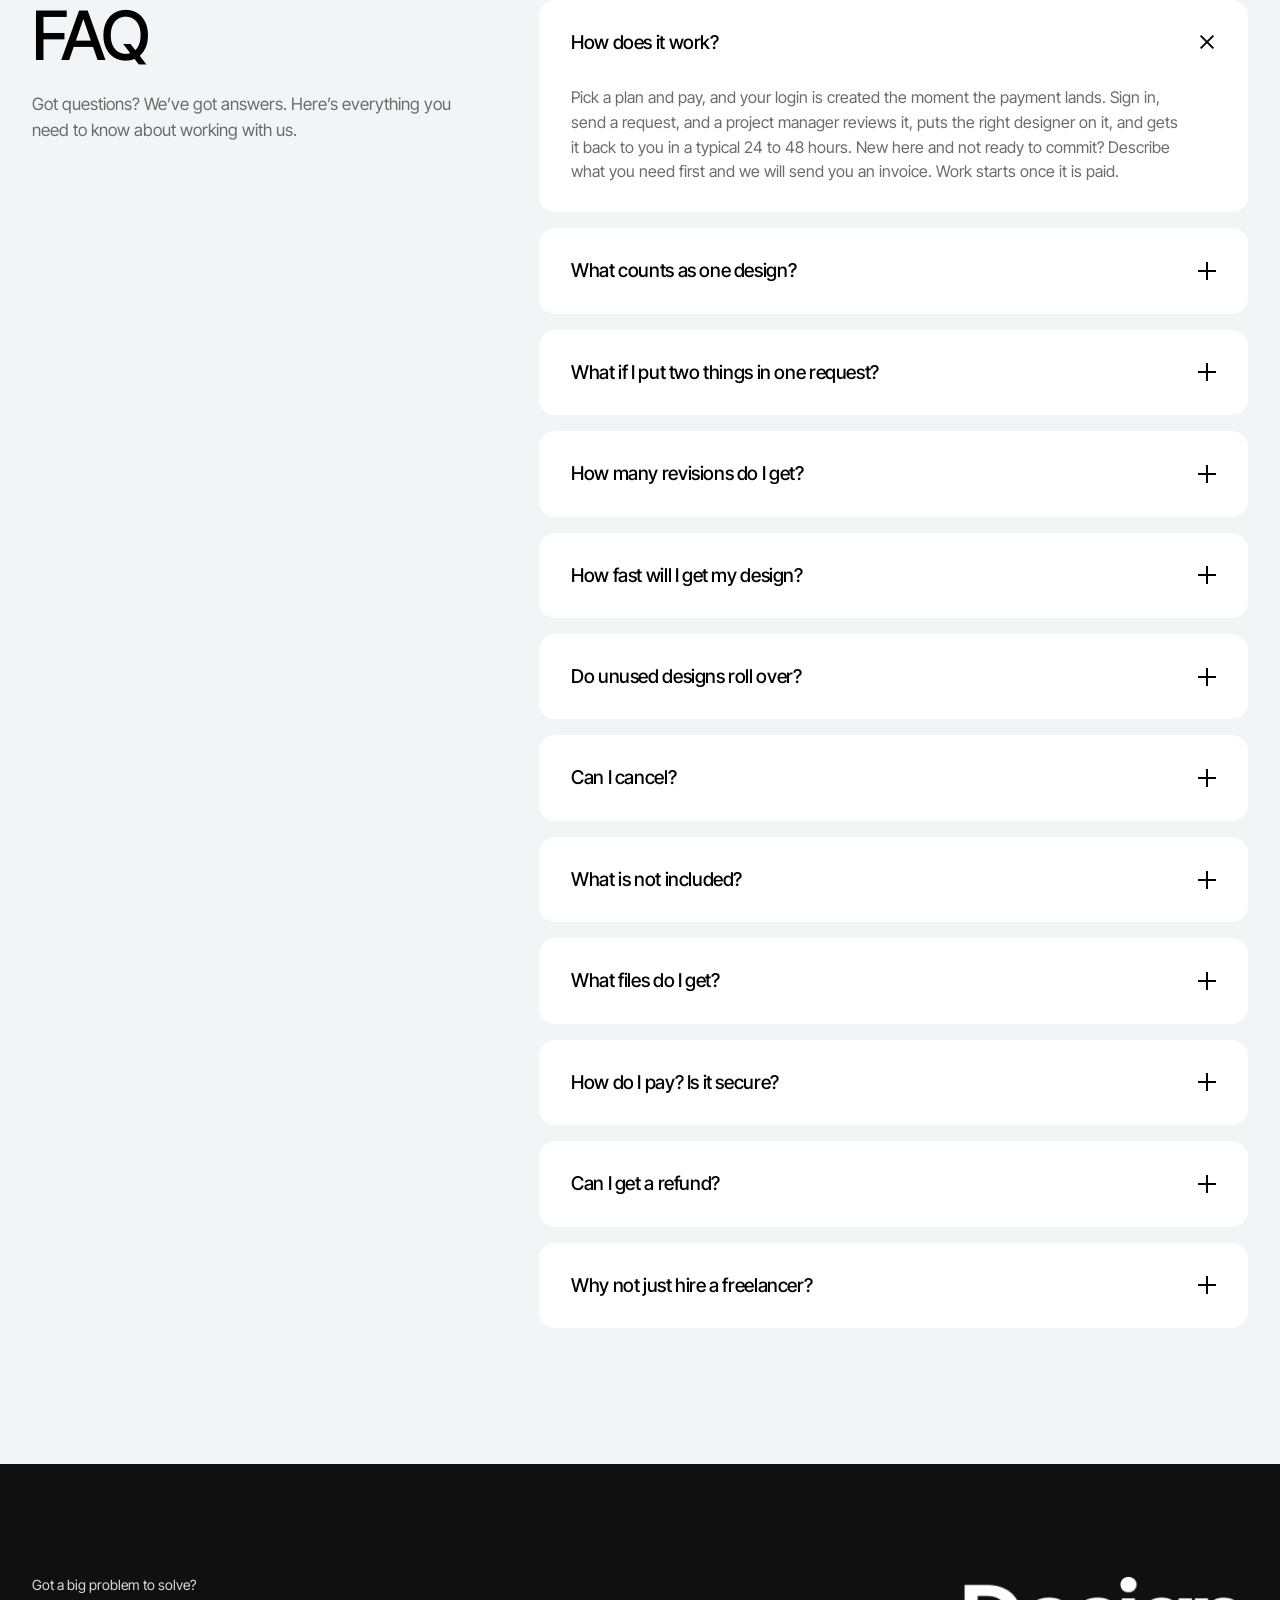
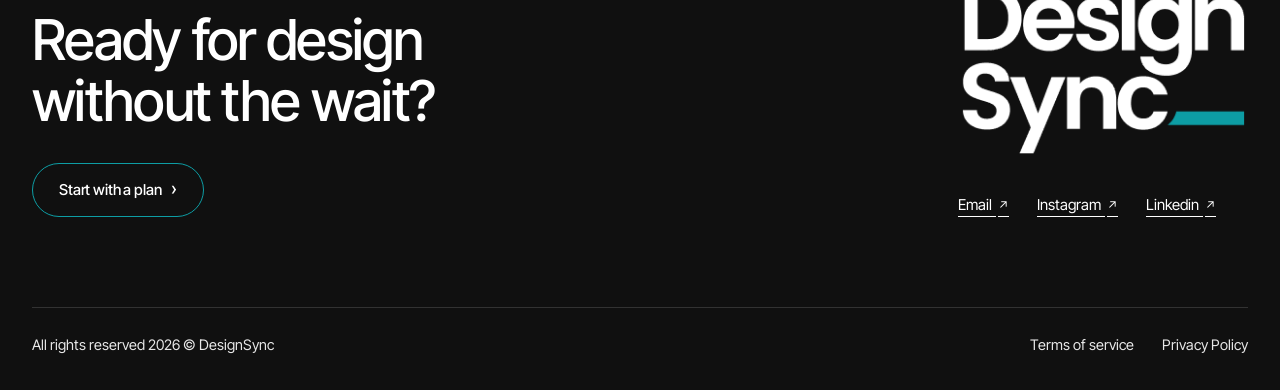
==== commit 0055b565: "Add Log in / Workspace to the marketing header." ====
--- a/index.html
+++ b/index.html
@@ -11,7 +11,7 @@
     <link rel="preconnect" href="https://fonts.googleapis.com">
     <link rel="preconnect" href="https://fonts.gstatic.com" crossorigin>
     <link href="https://fonts.googleapis.com/css2?family=Inter+Tight:wght@400;500;600;700&display=swap" rel="stylesheet">
-    <link rel="stylesheet" href="css/style.css?v=20260812d">
+    <link rel="stylesheet" href="css/style.css?v=20260818a">
     <link rel="icon" type="image/png" sizes="32x32" href="assets/favicon-32.png">
     <link rel="icon" type="image/png" sizes="16x16" href="assets/favicon-16.png">
     <link rel="apple-touch-icon" href="assets/apple-touch-icon.png">
@@ -29,6 +29,7 @@
         <a href="/" class="brand" aria-label="Design Sync home">
             <img src="assets/logo.png" alt="Design Sync" class="brand-logo">
         </a>
+        <a href="https://app.trydesignsync.com/login" class="btn btn-ghost header-account" data-account-link>Log in</a>
     </div>
 </header>
 
@@ -490,6 +491,6 @@
     <span class="chat-unread" data-chat-unread hidden>1</span>
 </button>
 
-<script src="js/main.js?v=20260817a"></script>
+<script src="js/main.js?v=20260818a"></script>
 </body>
 </html>
--- a/css/style.css
+++ b/css/style.css
@@ -129,7 +129,16 @@
 
 .site-header { padding: 28px 0; }
 
+.site-header .container {
+    display: flex;
+    align-items: center;
+    justify-content: space-between;
+    gap: 16px;
+}
+
 .brand-logo { height: 52px; width: auto; }
+
+.header-account { padding: 10px 20px; font-size: 14px; }
 
 /* ---------- Hero ---------- */
 
@@ -967,6 +976,9 @@
 @media (max-width: 640px) {
     body { font-size: 16px; }
     .container { padding: 0 20px; }
+    .site-header { padding: 20px 0; }
+    .brand-logo { height: 44px; }
+    .header-account { padding: 10px 16px; }
     .display { font-size: clamp(30px, 8.6vw, 40px); }
     .hero-title { font-size: clamp(28px, 8vw, 36px); }
     .hero-title br { display: none; }
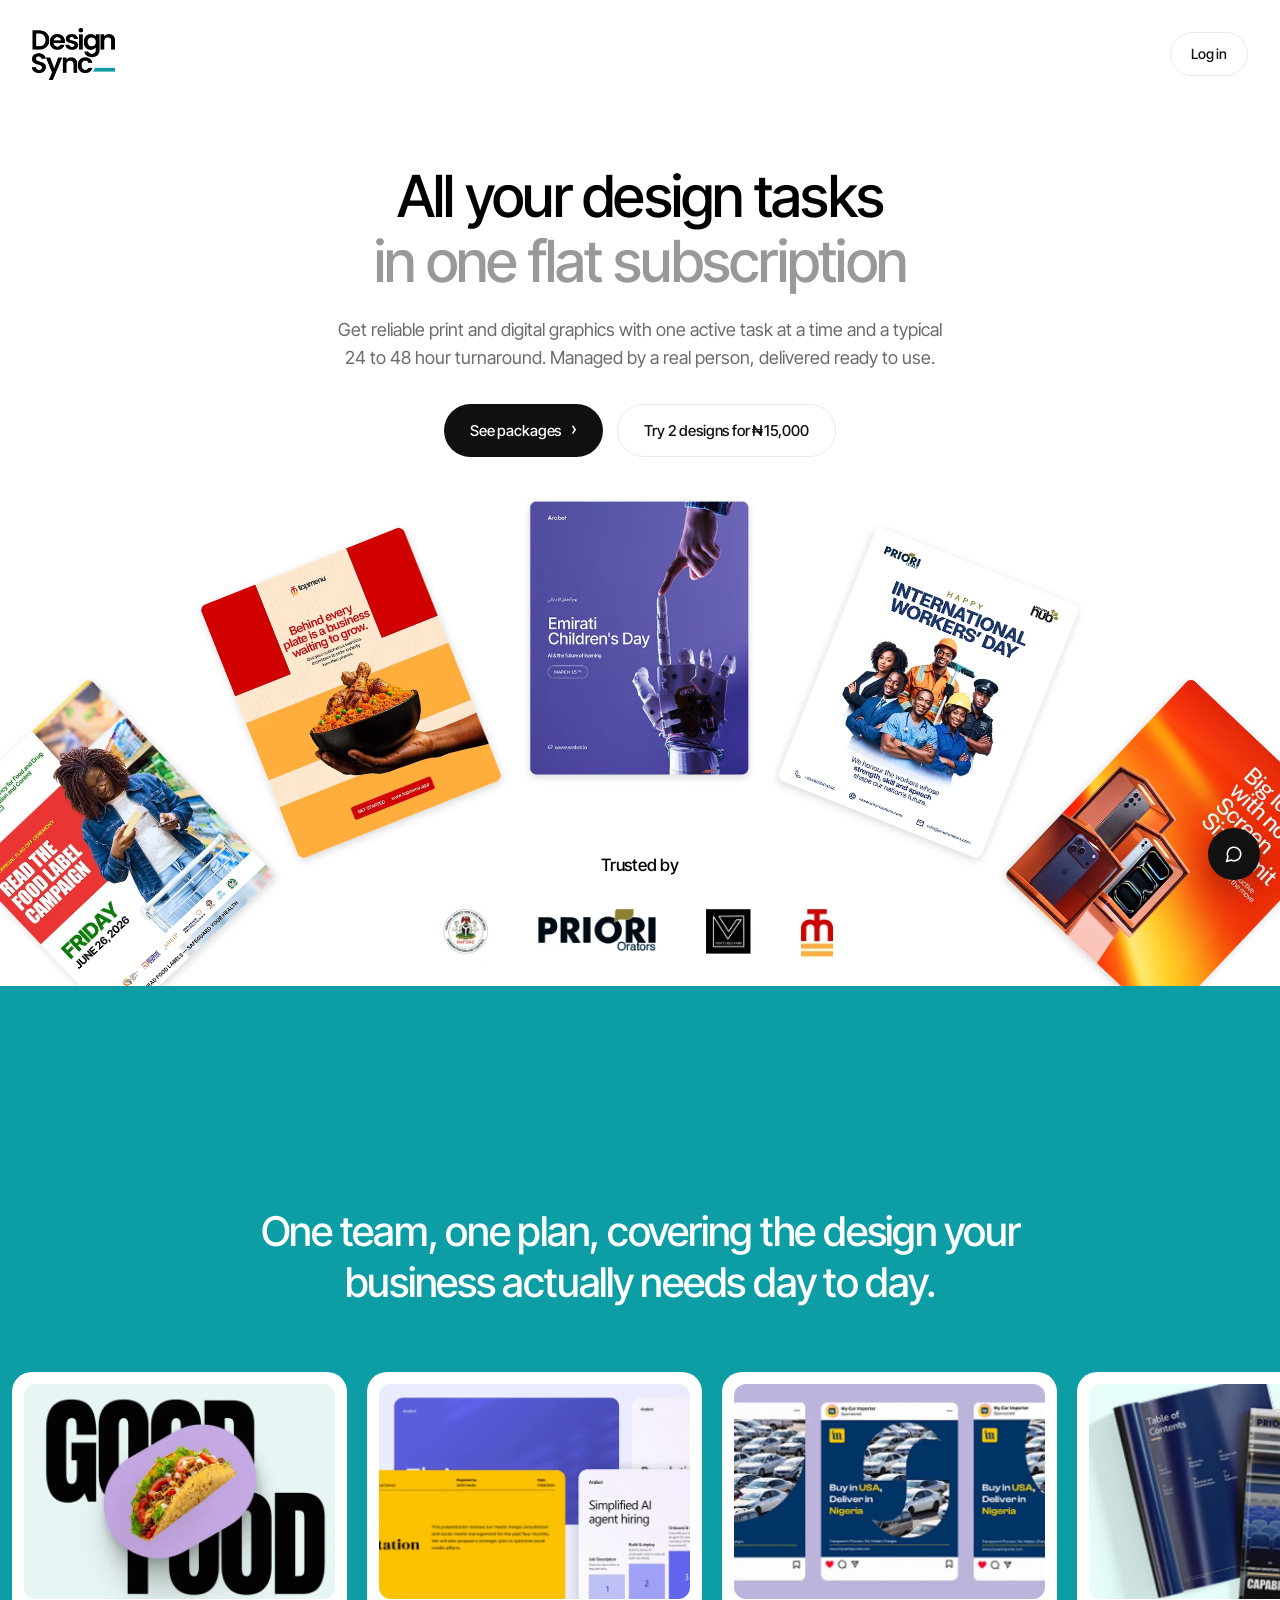
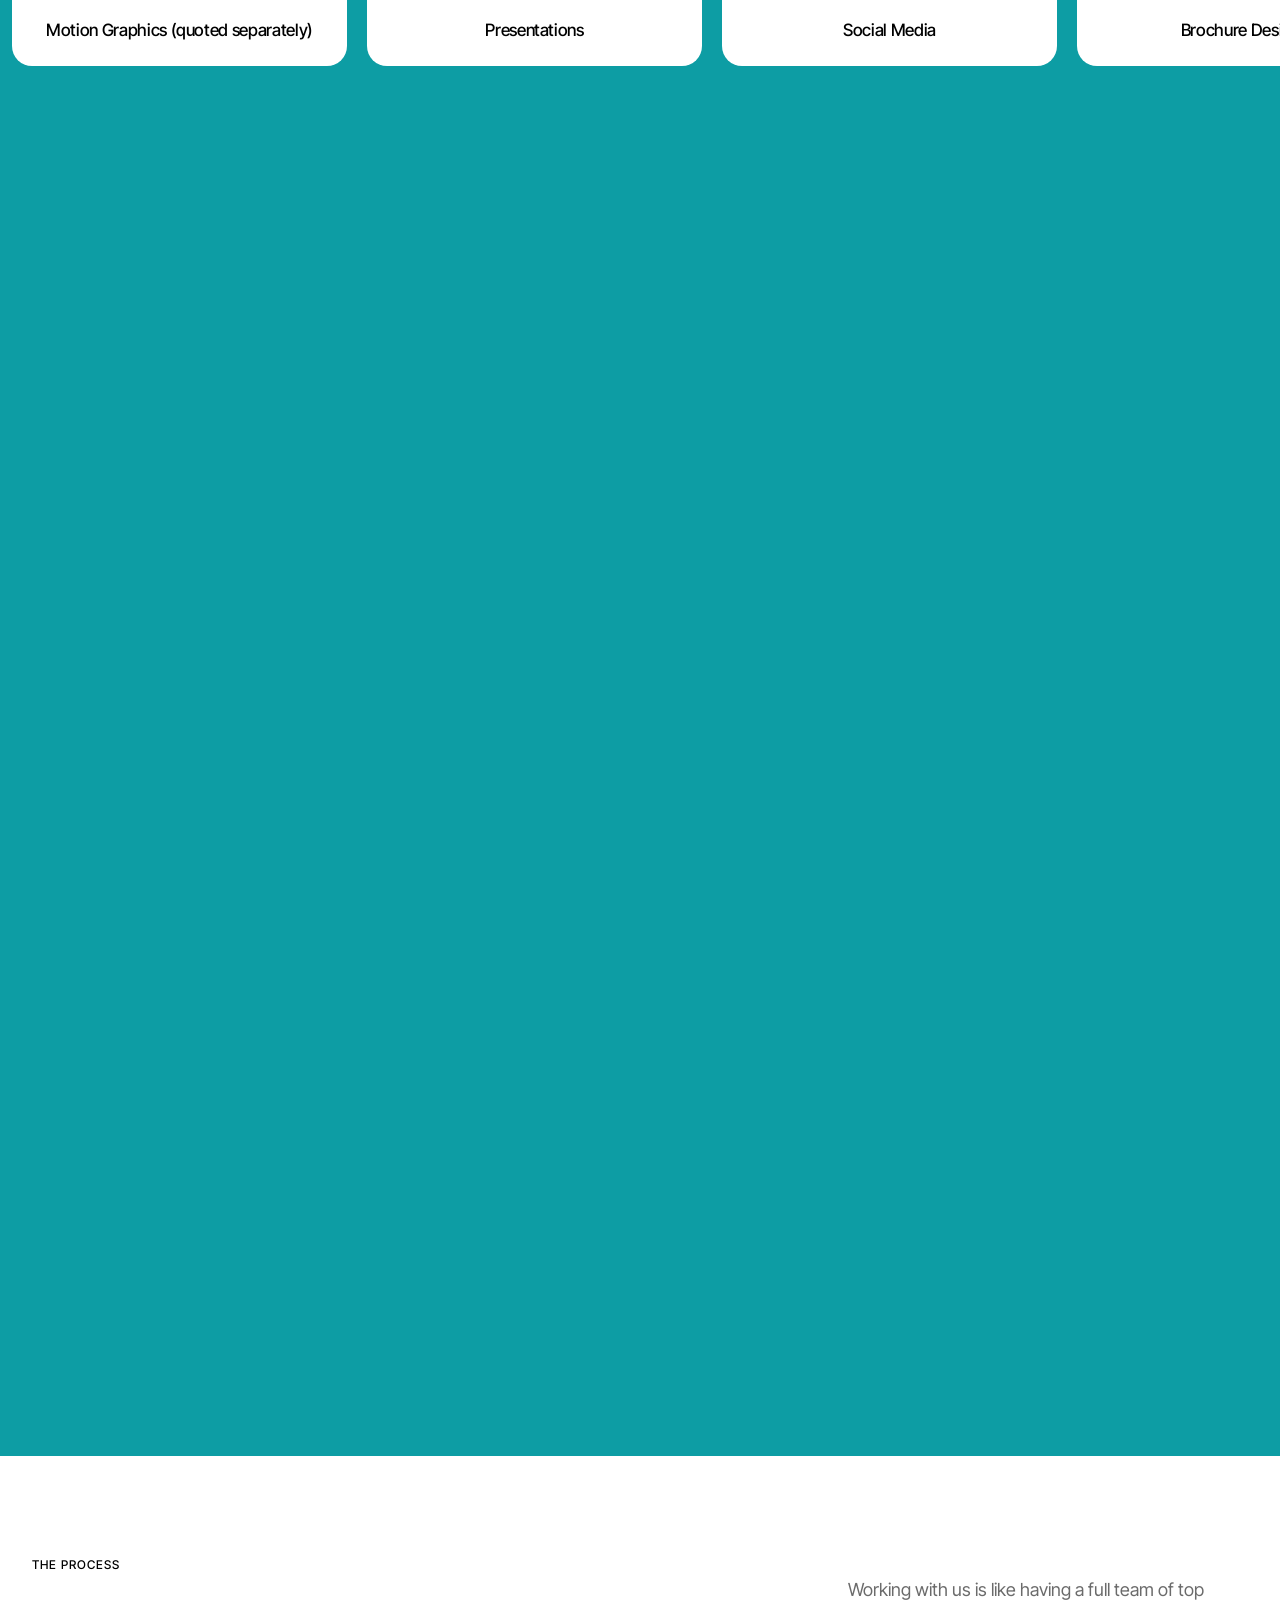
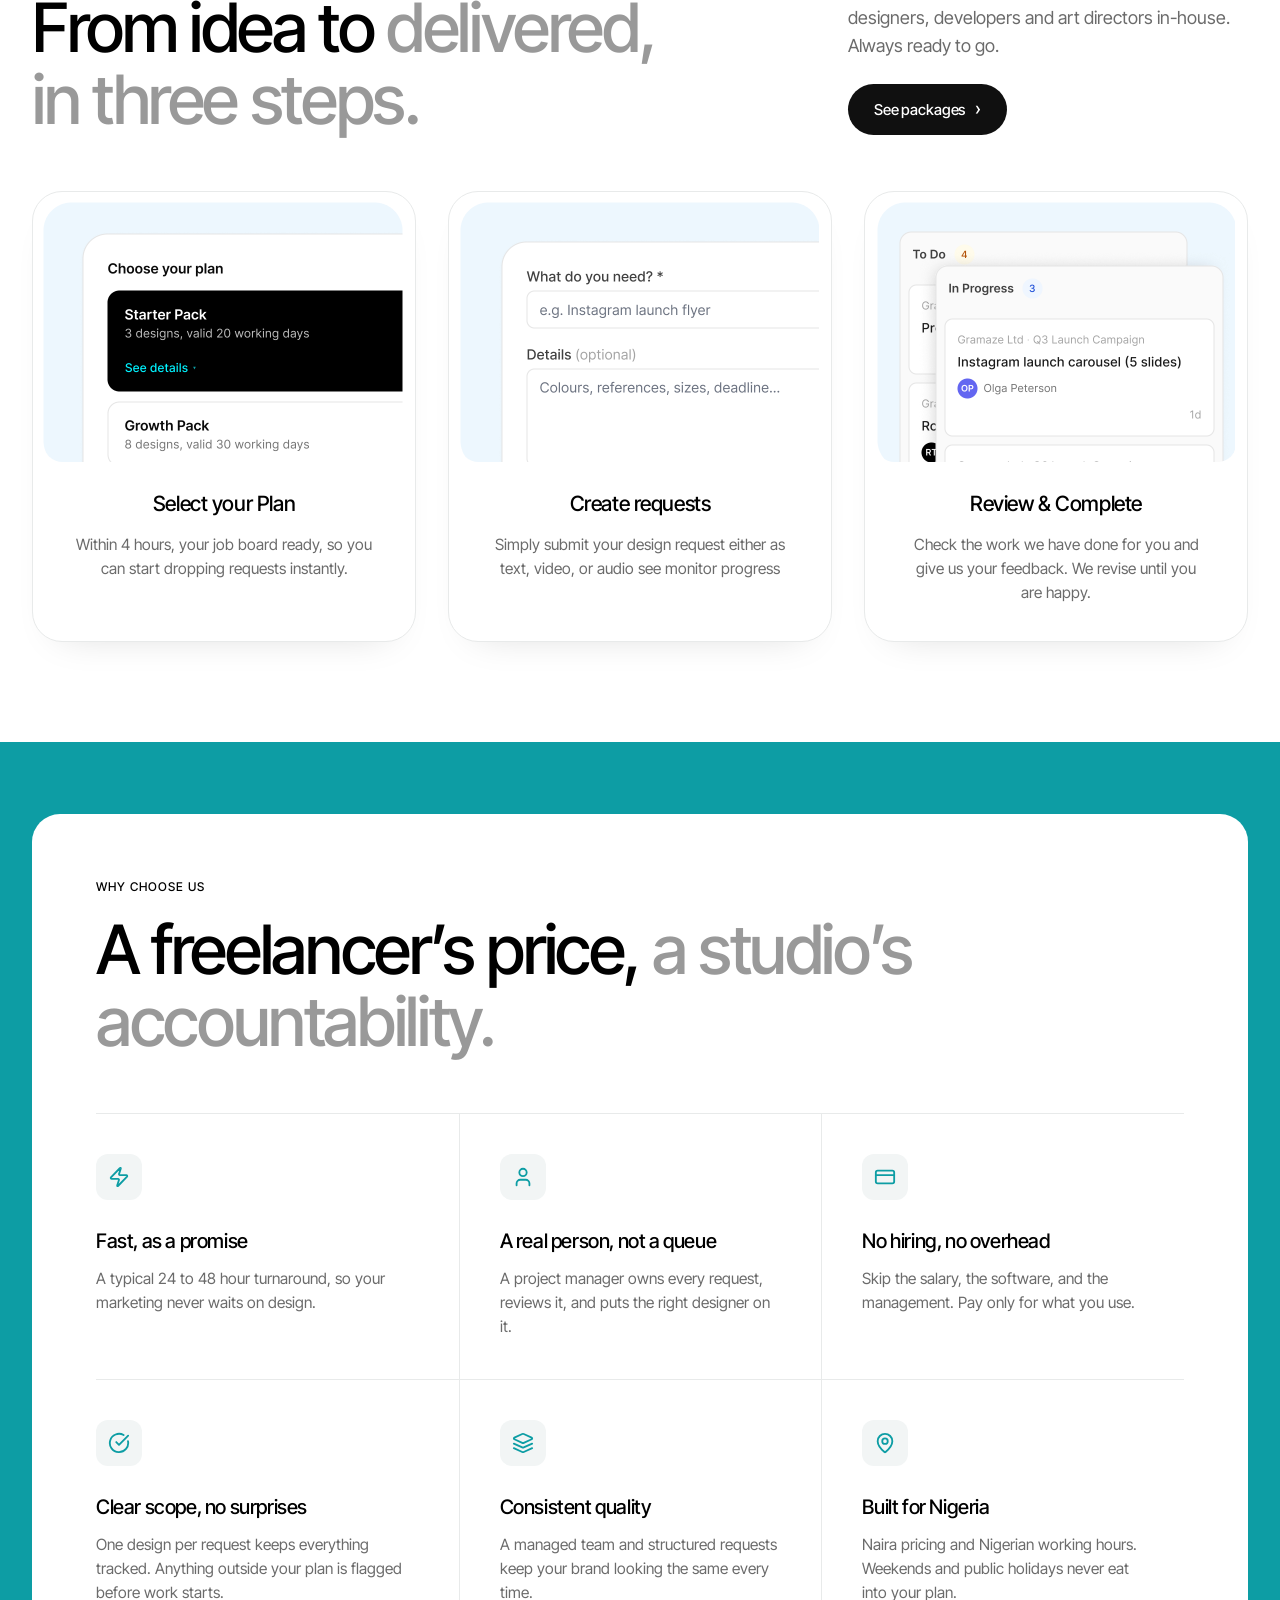
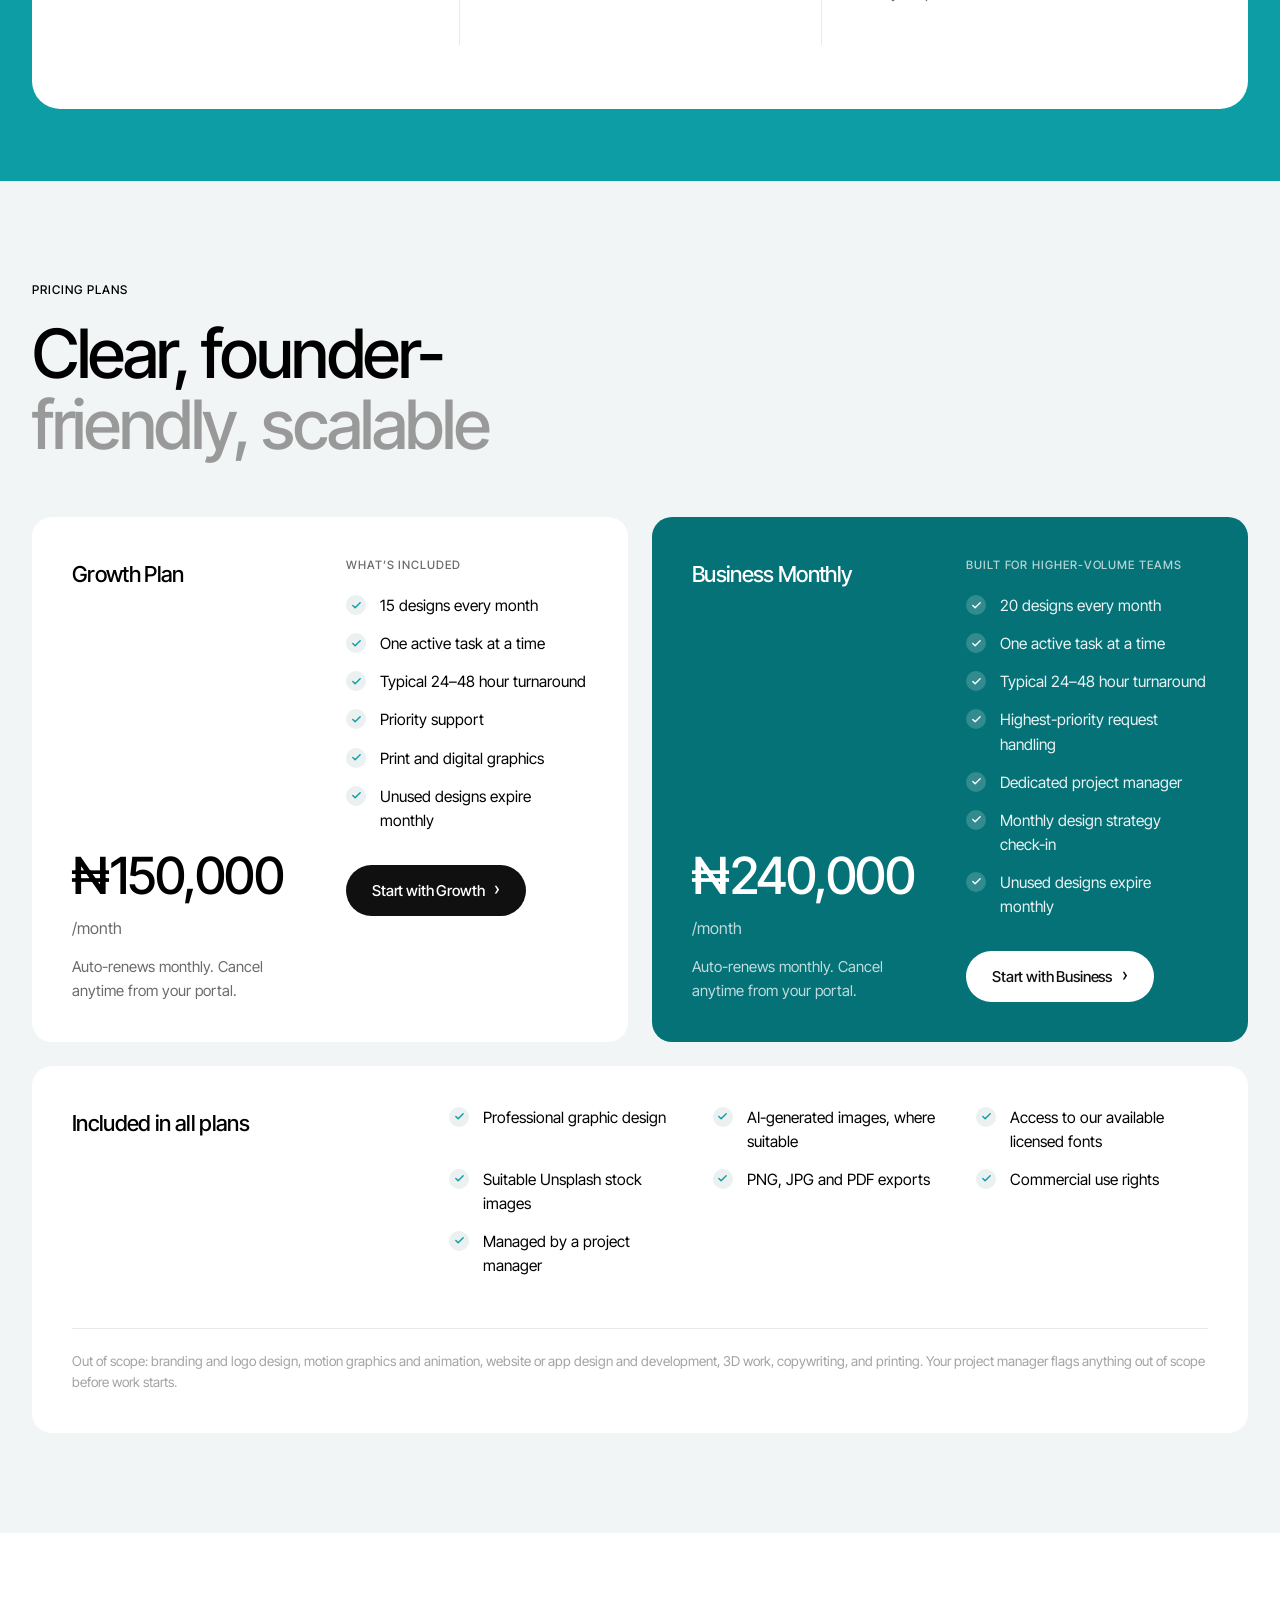
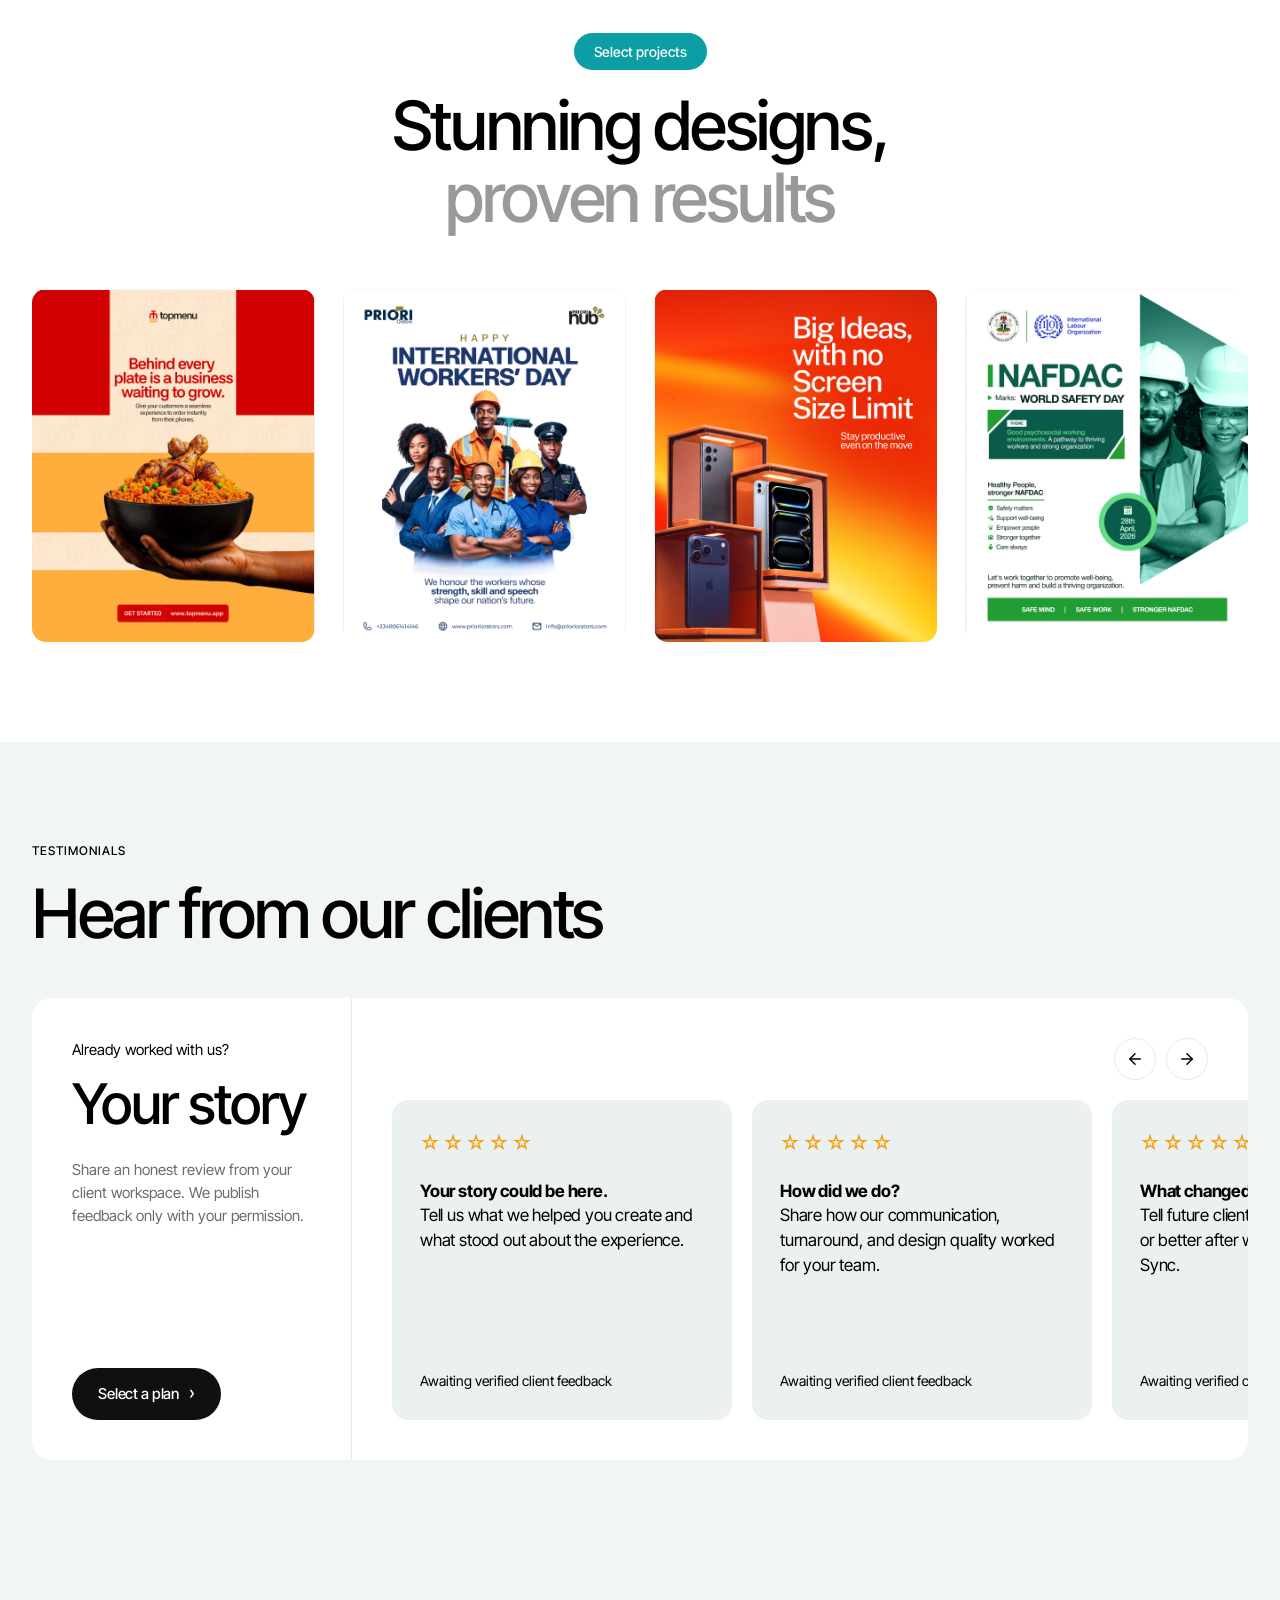
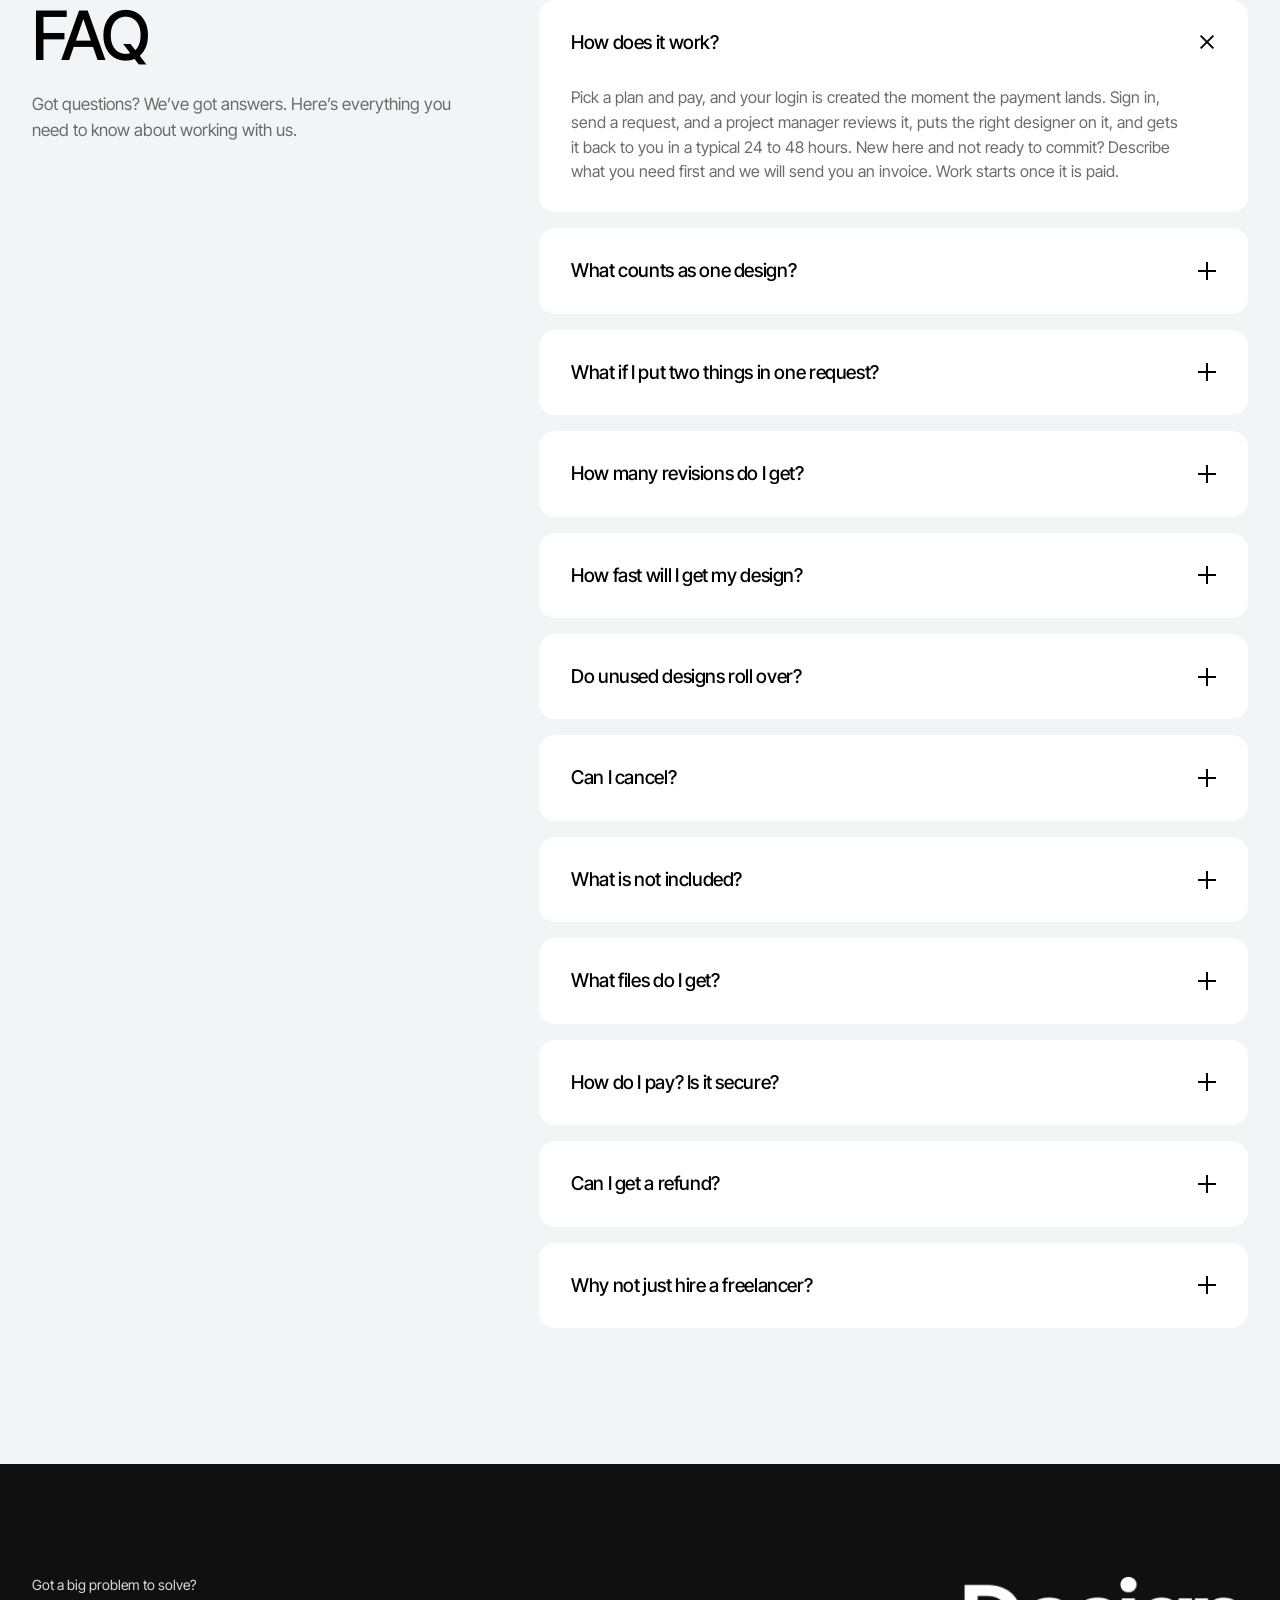
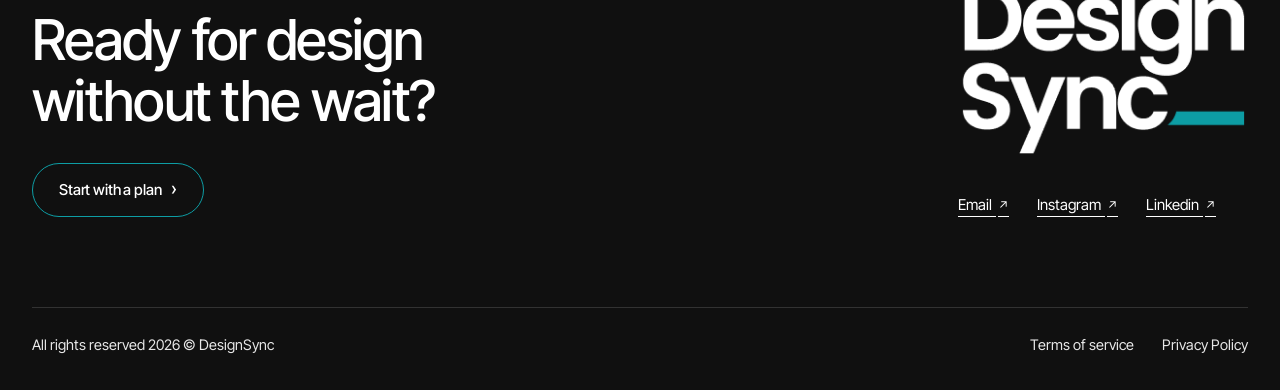
==== commit 1d6b6d82: "Keep long homepage reviews compact" ====
--- a/index.html
+++ b/index.html
@@ -11,7 +11,7 @@
     <link rel="preconnect" href="https://fonts.googleapis.com">
     <link rel="preconnect" href="https://fonts.gstatic.com" crossorigin>
     <link href="https://fonts.googleapis.com/css2?family=Inter+Tight:wght@400;500;600;700&display=swap" rel="stylesheet">
-    <link rel="stylesheet" href="css/style.css?v=20260818a">
+    <link rel="stylesheet" href="css/style.css?v=20260821b">
     <link rel="icon" type="image/png" sizes="32x32" href="assets/favicon-32.png">
     <link rel="icon" type="image/png" sizes="16x16" href="assets/favicon-16.png">
     <link rel="apple-touch-icon" href="assets/apple-touch-icon.png">
@@ -491,6 +491,7 @@
     <span class="chat-unread" data-chat-unread hidden>1</span>
 </button>
 
-<script src="js/main.js?v=20260818a"></script>
+<script src="js/referral.js?v=20260819b"></script>
+<script src="js/main.js?v=20260821a"></script>
 </body>
 </html>
--- a/css/style.css
+++ b/css/style.css
@@ -648,6 +648,49 @@
 
 .arrow svg { width: 18px; height: 18px; }
 .arrow:hover { background: var(--tint); }
+
+.testi-quote {
+    display: -webkit-box;
+    overflow: hidden;
+    -webkit-box-orient: vertical;
+    -webkit-line-clamp: 6;
+}
+
+.testi-read-more {
+    align-self: flex-start;
+    margin: 12px 0 18px;
+    padding: 0;
+    border: 0;
+    border-bottom: 1px solid currentColor;
+    background: transparent;
+    color: var(--ink);
+    font: inherit;
+    font-size: 14px;
+    font-weight: 600;
+    cursor: pointer;
+}
+
+.review-dialog {
+    position: fixed;
+    top: 50%;
+    left: 50%;
+    margin: 0;
+    transform: translate(-50%, -50%);
+    width: min(620px, calc(100vw - 32px));
+    max-height: min(720px, calc(100vh - 32px));
+    padding: 28px;
+    border: 1px solid var(--line);
+    border-radius: 18px;
+    color: var(--ink);
+    background: #fff;
+    box-shadow: 0 24px 80px rgba(0, 0, 0, .2);
+}
+
+.review-dialog::backdrop { background: rgba(0, 0, 0, .42); }
+.review-dialog-head { display: flex; align-items: center; justify-content: space-between; gap: 20px; margin-bottom: 24px; }
+.review-dialog-head strong { font-size: 18px; }
+.review-dialog-head button { width: 36px; height: 36px; border: 1px solid var(--line); border-radius: 50%; background: #fff; color: var(--ink); font-size: 24px; line-height: 1; cursor: pointer; }
+.review-dialog > p { margin: 18px 0 24px; white-space: pre-line; font-size: 17px; line-height: 1.65; }
 
 .testi-track {
     display: flex;
